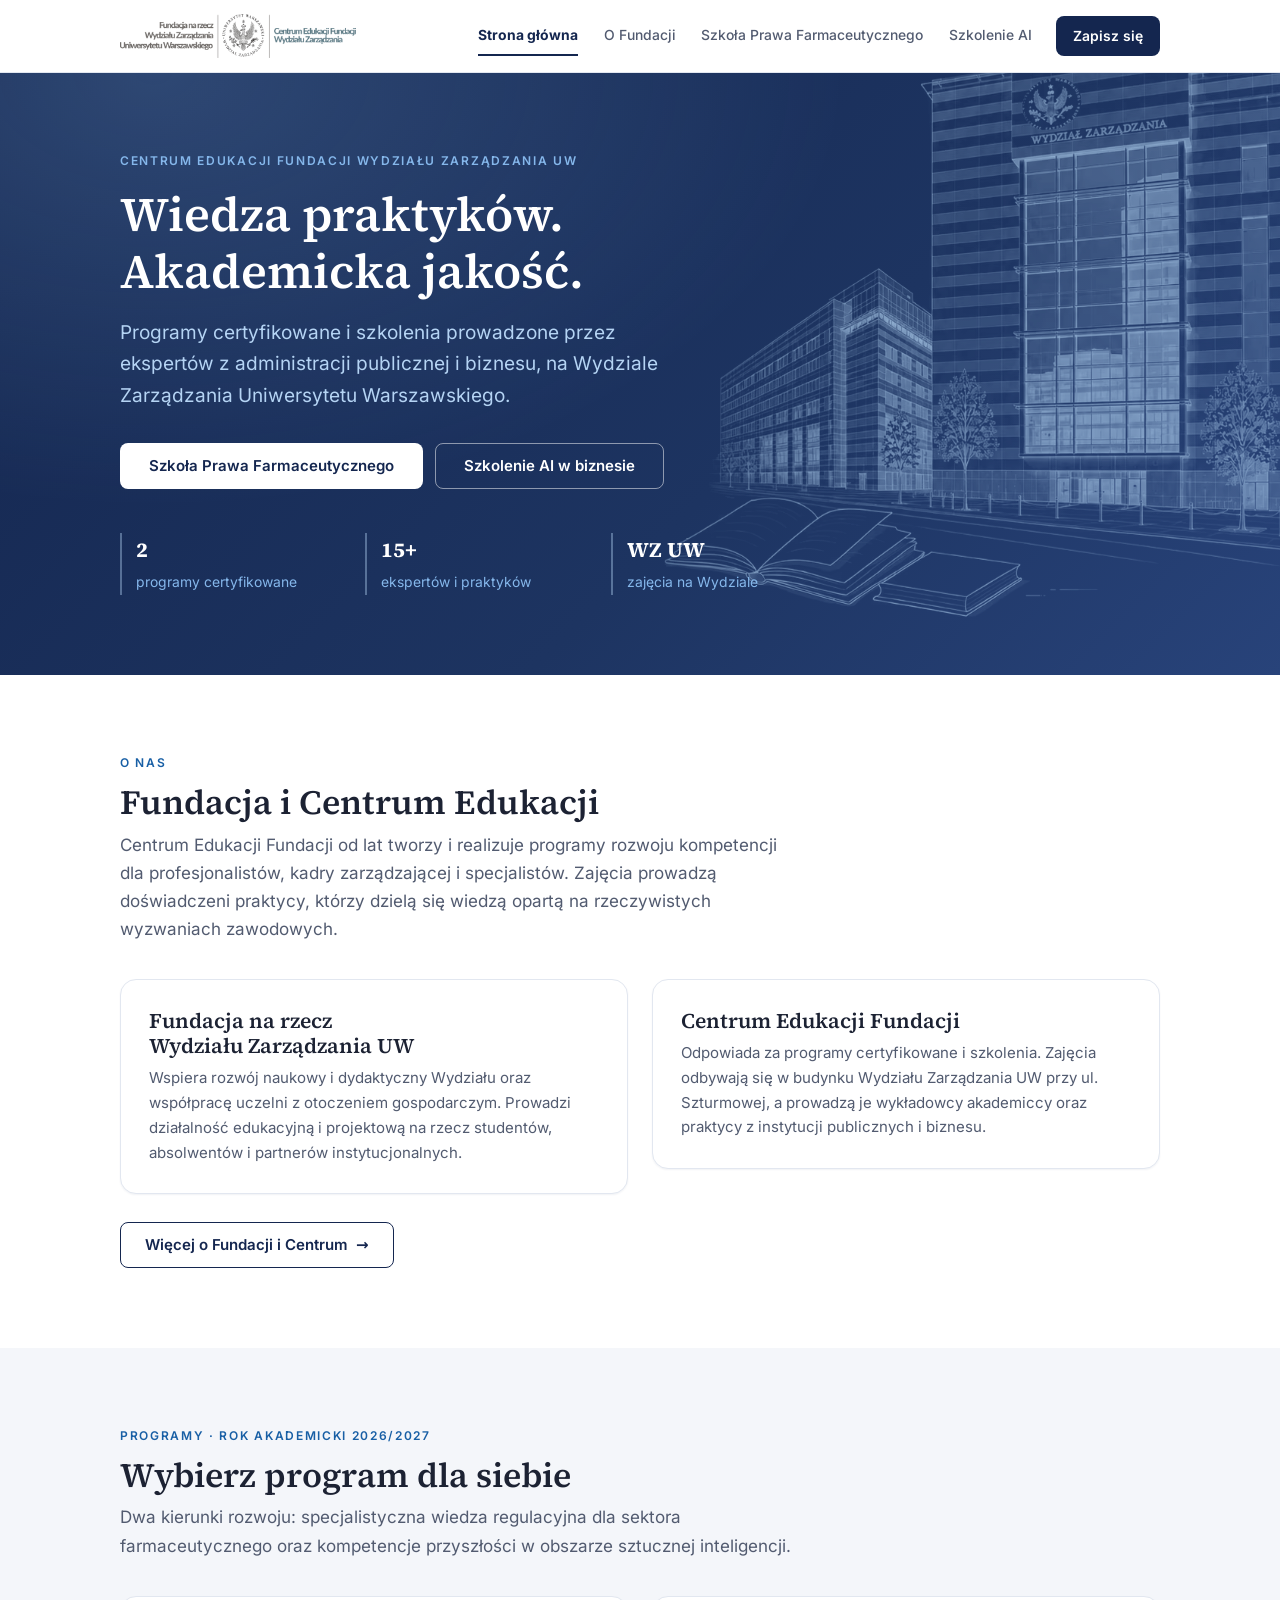
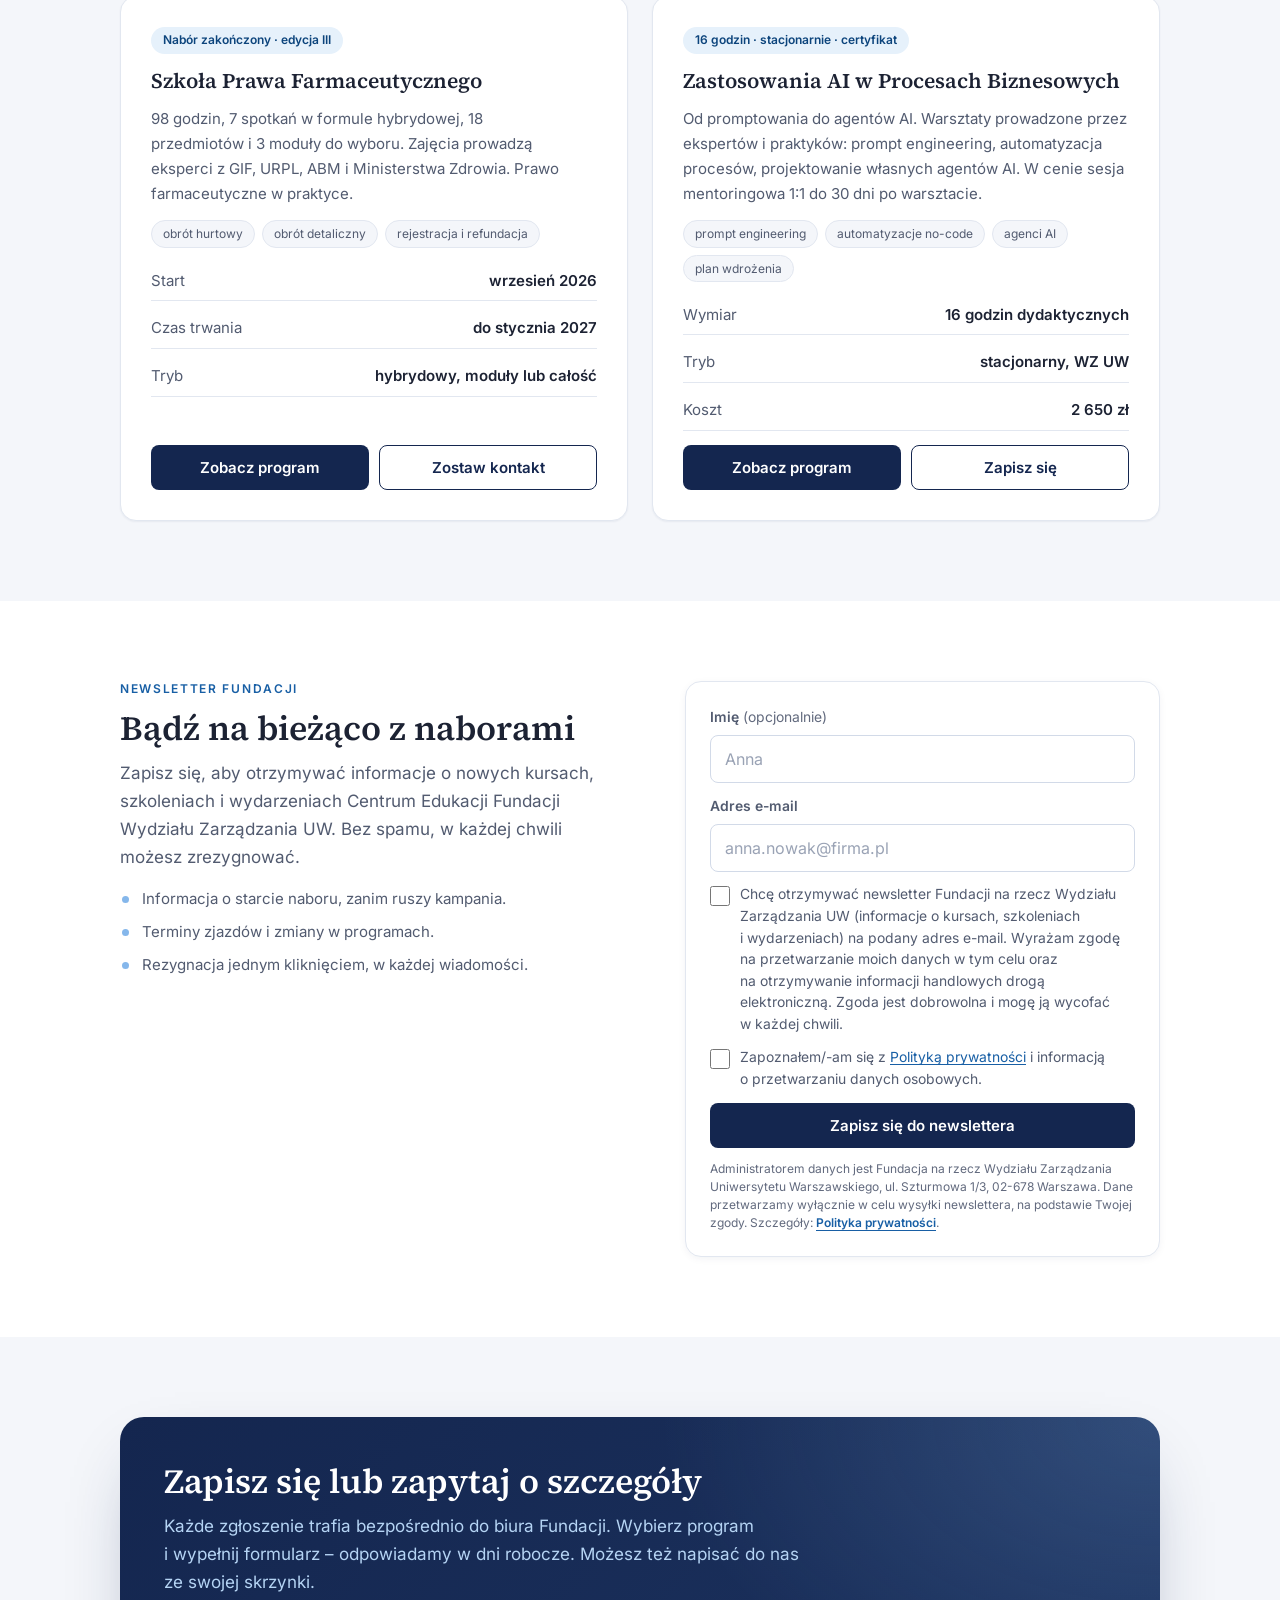
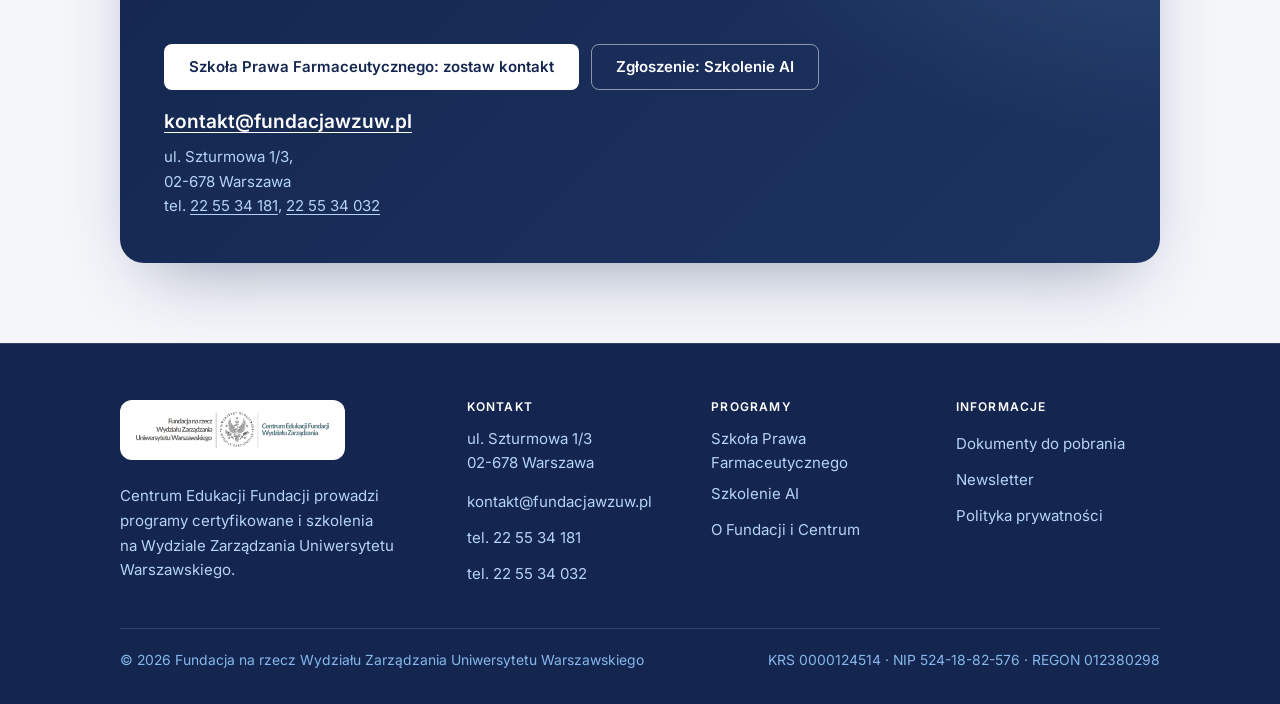
==== index.html @ cab489ba "content: lecturer roles as in the brochure, contact wording on closed enrollment" ====
<!DOCTYPE html>
<html lang="pl">
<head>
<meta charset="UTF-8">
<meta name="viewport" content="width=device-width, initial-scale=1, viewport-fit=cover">
<meta name="theme-color" content="#14264F">
<title>Centrum Edukacji Fundacji Wydzia&#322;u Zarz&#261;dzania UW &ndash; kursy i&nbsp;szkolenia</title>
<meta name="description" content="Programy certyfikowane Fundacji na rzecz Wydzia&#322;u Zarz&#261;dzania UW: Szko&#322;a Prawa Farmaceutycznego oraz szkolenie z zastosowania AI w biznesie.">
<link rel="canonical" href="https://fundacjawzuw.pl/">
<meta property="og:type" content="website">
<meta property="og:site_name" content="Centrum Edukacji Fundacji Wydzia&#322;u Zarz&#261;dzania UW">
<meta property="og:locale" content="pl_PL">
<meta property="og:title" content="Centrum Edukacji Fundacji Wydzia&#322;u Zarz&#261;dzania UW &ndash; kursy i szkolenia">
<meta property="og:description" content="Programy certyfikowane Fundacji na rzecz Wydzia&#322;u Zarz&#261;dzania UW: Szko&#322;a Prawa Farmaceutycznego oraz szkolenie z zastosowania AI w biznesie.">
<meta property="og:url" content="https://fundacjawzuw.pl/">
<meta property="og:image" content="https://fundacjawzuw.pl/assets/img/og-default.png">
<meta property="og:image:width" content="1200">
<meta property="og:image:height" content="630">
<meta property="og:image:alt" content="Centrum Edukacji Fundacji Wydzia&#322;u Zarz&#261;dzania Uniwersytetu Warszawskiego">
<meta name="twitter:card" content="summary_large_image">
<meta name="twitter:title" content="Centrum Edukacji Fundacji Wydzia&#322;u Zarz&#261;dzania UW &ndash; kursy i szkolenia">
<meta name="twitter:description" content="Programy certyfikowane Fundacji na rzecz Wydzia&#322;u Zarz&#261;dzania UW: Szko&#322;a Prawa Farmaceutycznego oraz szkolenie z zastosowania AI w biznesie.">
<meta name="twitter:image" content="https://fundacjawzuw.pl/assets/img/og-default.png">
<link rel="preload" href="assets/fonts/inter-latin.woff2" as="font" type="font/woff2" crossorigin>
<link rel="preload" href="assets/fonts/inter-latin-ext.woff2" as="font" type="font/woff2" crossorigin>
<link rel="preload" href="assets/fonts/source-serif-4-latin.woff2" as="font" type="font/woff2" crossorigin>
<link rel="preload" href="assets/fonts/source-serif-4-latin-ext.woff2" as="font" type="font/woff2" crossorigin>
<link rel="stylesheet" href="assets/css/site.css">
<link rel="icon" href="favicon.ico" sizes="32x32">
<link rel="icon" href="assets/img/icon-192.png" type="image/png" sizes="192x192">
<link rel="apple-touch-icon" href="assets/img/apple-touch-icon.png">
<link rel="manifest" href="site.webmanifest">
<script src="assets/js/site.js" defer></script>
<script type="application/ld+json">
{
  "@context": "https://schema.org",
  "@type": "EducationalOrganization",
  "name": "Fundacja na rzecz Wydzia\u0142u Zarz\u0105dzania Uniwersytetu Warszawskiego",
  "alternateName": "Centrum Edukacji Fundacji Wydzia\u0142u Zarz\u0105dzania",
  "url": "https://fundacjawzuw.pl/",
  "logo": "https://fundacjawzuw.pl/assets/img/logo-fundacja.png",
  "image": "https://fundacjawzuw.pl/assets/img/og-default.png",
  "email": "kontakt@fundacjawzuw.pl",
  "telephone": "+48225534181",
  "foundingDate": "1991-05-23",
  "taxID": "5241882576",
  "identifier": [
    { "@type": "PropertyValue", "propertyID": "KRS", "value": "0000124514" },
    { "@type": "PropertyValue", "propertyID": "REGON", "value": "012380298" }
  ],
  "address": {
    "@type": "PostalAddress",
    "streetAddress": "ul. Szturmowa 1/3",
    "postalCode": "02-678",
    "addressLocality": "Warszawa",
    "addressCountry": "PL"
  }
}
</script>
</head>
<body>
<a class="skip-link" href="#tresc">Przejd&#378; do&nbsp;tre&#347;ci</a>

<div class="enroll-bar">
  <div class="wrap enroll-in">
    <span class="dot" aria-hidden="true"></span>
    <span><strong>Trwa nab&oacute;r</strong> na&nbsp;Szko&#322;&#281; Prawa Farmaceutycznego <span class="edition">(edycja III)</span></span>
    <span class="date">zg&#322;oszenia do&nbsp;19.09</span>
    <a class="go" href="szkola-prawa-farmaceutycznego.html#zapis">Zapisz si&#281; <span aria-hidden="true">&rarr;</span></a>
  </div>
</div>

<header class="topbar">
  <div class="wrap topbar-in">
    <a class="topbar-logo" href="index.html" aria-label="Fundacja na rzecz Wydzia&#322;u Zarz&#261;dzania UW &ndash; strona g&#322;&oacute;wna">
      <picture>
        <source media="(max-width: 44.9375em)" srcset="assets/img/logo-compact.png" width="463" height="134">
        <img src="assets/img/logo-fundacja.png" width="720" height="134" decoding="async" alt="Fundacja na rzecz Wydzia&#322;u Zarz&#261;dzania UW &middot; Centrum Edukacji Fundacji">
      </picture>
    </a>
    <nav class="nav-desktop" aria-label="Nawigacja g&#322;&oacute;wna">
      <a href="index.html" aria-current="page">Strona g&#322;&oacute;wna</a>
      <a href="o-fundacji.html">O&nbsp;Fundacji</a>
      <a href="szkola-prawa-farmaceutycznego.html">Szko&#322;a Prawa Farmaceutycznego</a>
      <a href="szkolenie-ai.html">Szkolenie AI</a>
    </nav>
    <a class="btn btn-primary btn-sm topbar-cta" href="#zapis">Zapisz si&#281;</a>
    <button class="menu-btn" type="button" aria-expanded="false" aria-controls="mnav">
      <span class="bars" aria-hidden="true"></span>
      <span>Menu</span>
    </button>
  </div>
  <nav id="mnav" class="mnav" aria-label="Menu mobilne">
    <div class="mnav-in">
      <div class="mnav-list">
        <a href="index.html" aria-current="page">Strona g&#322;&oacute;wna</a>
        <a href="o-fundacji.html">O&nbsp;Fundacji</a>
        <a href="szkola-prawa-farmaceutycznego.html">Szko&#322;a Prawa Farmaceutycznego</a>
        <a href="szkolenie-ai.html">Szkolenie AI</a>
        <a class="btn btn-primary" href="#zapis">Zapisz si&#281;</a>
      </div>
    </div>
  </nav>
</header>

<main id="tresc">
<section class="hero">
  <div class="hero-art" aria-hidden="true"><picture><source srcset="assets/img/hero-line-art.avif" type="image/avif"><img src="assets/img/hero-line-art.png" width="971" height="940" alt="" decoding="async"></picture></div>
  <div class="wrap hero-in">
    <span class="eyebrow">Centrum Edukacji Fundacji Wydzia&#322;u Zarz&#261;dzania UW</span>
    <h1>Wiedza praktyk&oacute;w.<br>Akademicka jako&#347;&#263;.</h1>
    <p>Programy certyfikowane i&nbsp;szkolenia prowadzone przez ekspert&oacute;w z&nbsp;administracji publicznej i&nbsp;biznesu, na&nbsp;Wydziale Zarz&#261;dzania Uniwersytetu Warszawskiego.</p>
    <div class="hero-cta">
      <a class="btn btn-light" href="szkola-prawa-farmaceutycznego.html">Szko&#322;a Prawa Farmaceutycznego</a>
      <a class="btn btn-ghost" href="szkolenie-ai.html">Szkolenie AI w&nbsp;biznesie</a>
    </div>
    <div class="hero-meta">
      <div><strong>2</strong><span>programy certyfikowane</span></div>
      <div><strong>15+</strong><span>ekspert&oacute;w i&nbsp;praktyk&oacute;w</span></div>
      <div><strong>WZ&nbsp;UW</strong><span>zaj&#281;cia na&nbsp;Wydziale</span></div>
    </div>
  </div>
</section>

<section id="o">
  <div class="wrap">
    <div class="sec-head">
      <span class="eyebrow">O&nbsp;nas</span>
      <h2>Fundacja i&nbsp;Centrum Edukacji</h2>
      <p>Centrum Edukacji Fundacji od&nbsp;lat tworzy i&nbsp;realizuje programy rozwoju kompetencji dla&nbsp;profesjonalist&oacute;w, kadry zarz&#261;dzaj&#261;cej i&nbsp;specjalist&oacute;w. Zaj&#281;cia prowadz&#261; do&#347;wiadczeni praktycy, kt&oacute;rzy dziel&#261; si&#281; wiedz&#261; opart&#261; na&nbsp;rzeczywistych wyzwaniach zawodowych.</p>
    </div>
    <div class="split">
      <div class="card-flat">
        <h3>Fundacja na&nbsp;rzecz Wydzia&#322;u Zarz&#261;dzania UW</h3>
        <p>Wspiera rozw&oacute;j naukowy i&nbsp;dydaktyczny Wydzia&#322;u oraz wsp&oacute;&#322;prac&#281; uczelni z&nbsp;otoczeniem gospodarczym. Prowadzi dzia&#322;alno&#347;&#263; edukacyjn&#261; i&nbsp;projektow&#261; na&nbsp;rzecz student&oacute;w, absolwent&oacute;w i&nbsp;partner&oacute;w instytucjonalnych.</p>
      </div>
      <div class="card-flat">
        <h3>Centrum Edukacji Fundacji</h3>
        <p>Odpowiada za&nbsp;programy certyfikowane i&nbsp;szkolenia. Zaj&#281;cia odbywaj&#261; si&#281; w&nbsp;budynku Wydzia&#322;u Zarz&#261;dzania UW przy ul. Szturmowej, a&nbsp;prowadz&#261; je wyk&#322;adowcy akademiccy oraz praktycy z&nbsp;instytucji publicznych i&nbsp;biznesu.</p>
      </div>
    </div>
    <div class="section-cta">
      <a class="btn btn-outline" href="o-fundacji.html">Wi&#281;cej o&nbsp;Fundacji i&nbsp;Centrum <span aria-hidden="true">&rarr;</span></a>
    </div>
  </div>
</section>

<section id="kursy" class="alt">
  <div class="wrap">
    <div class="sec-head">
      <span class="eyebrow">Programy &middot; rok akademicki 2026/2027</span>
      <h2>Wybierz program dla&nbsp;siebie</h2>
      <p>Dwa kierunki rozwoju: specjalistyczna wiedza regulacyjna dla&nbsp;sektora farmaceutycznego oraz kompetencje przysz&#322;o&#347;ci w&nbsp;obszarze sztucznej inteligencji.</p>
    </div>
    <div class="cards">
      <article class="card">
        <span class="tag">Nab&oacute;r zako&#324;czony &middot; edycja III</span>
        <h3>Szko&#322;a Prawa Farmaceutycznego</h3>
        <p class="desc">98 godzin, 7 spotka&#324; w&nbsp;formule hybrydowej, 18 przedmiot&oacute;w i&nbsp;3 modu&#322;y do&nbsp;wyboru. Zaj&#281;cia prowadz&#261; eksperci z&nbsp;GIF, URPL, ABM i&nbsp;Ministerstwa Zdrowia. Prawo farmaceutyczne w&nbsp;praktyce.</p>
        <div class="chips"><span>obr&oacute;t hurtowy</span><span>obr&oacute;t detaliczny</span><span>rejestracja i&nbsp;refundacja</span></div>
        <dl class="card-facts">
          <div><dt>Start</dt><dd>wrzesie&#324; 2026</dd></div>
          <div><dt>Czas trwania</dt><dd>do&nbsp;stycznia 2027</dd></div>
          <div><dt>Tryb</dt><dd>hybrydowy, modu&#322;y lub ca&#322;o&#347;&#263;</dd></div>
        </dl>
        <div class="card-actions">
          <a class="btn btn-primary" href="szkola-prawa-farmaceutycznego.html">Zobacz program</a>
          <a class="btn btn-outline" href="szkola-prawa-farmaceutycznego.html#zapis">Zostaw kontakt</a>
        </div>
      </article>
      <article class="card">
        <span class="tag">16 godzin &middot; stacjonarnie &middot; certyfikat</span>
        <h3>Zastosowania AI w&nbsp;Procesach Biznesowych</h3>
        <p class="desc">Od&nbsp;promptowania do&nbsp;agent&oacute;w AI. Warsztaty prowadzone przez ekspert&oacute;w i&nbsp;praktyk&oacute;w: prompt engineering, automatyzacja proces&oacute;w, projektowanie w&#322;asnych agent&oacute;w AI. W&nbsp;cenie sesja mentoringowa 1:1 do&nbsp;30 dni po&nbsp;warsztacie.</p>
        <div class="chips"><span>prompt engineering</span><span>automatyzacje no-code</span><span>agenci AI</span><span>plan wdro&#380;enia</span></div>
        <dl class="card-facts">
          <div><dt>Wymiar</dt><dd>16 godzin dydaktycznych</dd></div>
          <div><dt>Tryb</dt><dd>stacjonarny, WZ UW</dd></div>
          <div><dt>Koszt</dt><dd>2 650 z&#322;</dd></div>
        </dl>
        <div class="card-actions">
          <a class="btn btn-primary" href="szkolenie-ai.html">Zobacz program</a>
          <a class="btn btn-outline" href="szkolenie-ai.html#zapis">Zapisz si&#281;</a>
        </div>
      </article>
    </div>
  </div>
</section>

<section id="newsletter">
  <div class="wrap">
    <div class="nl">
      <div class="nl-copy">
        <span class="eyebrow">Newsletter Fundacji</span>
        <h2>B&#261;d&#378; na&nbsp;bie&#380;&#261;co z&nbsp;naborami</h2>
        <p>Zapisz si&#281;, aby otrzymywa&#263; informacje o&nbsp;nowych kursach, szkoleniach i&nbsp;wydarzeniach Centrum Edukacji Fundacji Wydzia&#322;u Zarz&#261;dzania UW. Bez spamu, w&nbsp;ka&#380;dej chwili mo&#380;esz zrezygnowa&#263;.</p>
        <ul class="clean nl-points">
          <li>Informacja o&nbsp;starcie naboru, zanim ruszy kampania.</li>
          <li>Terminy zjazd&oacute;w i&nbsp;zmiany w&nbsp;programach.</li>
          <li>Rezygnacja jednym klikni&#281;ciem, w&nbsp;ka&#380;dej wiadomo&#347;ci.</li>
        </ul>
      </div>
      <form class="form" name="newsletter" method="POST" action="dziekujemy.html" data-netlify="true" netlify-honeypot="hp" data-form>
        <input type="hidden" name="form-name" value="newsletter">
        <input type="hidden" name="wersja-zgody" value="2026-08">
        <p class="hp"><label>Zostaw to pole puste <input type="text" name="hp" tabindex="-1" autocomplete="off"></label></p>
        <div class="form-row">
          <label class="fl" for="nl-name">Imi&#281; <span class="opt">(opcjonalnie)</span></label>
          <input id="nl-name" name="imie" type="text" placeholder="Anna" autocomplete="given-name">
        </div>
        <div class="form-row">
          <label class="fl" for="nl-email">Adres e-mail</label>
          <input id="nl-email" name="email" type="email" placeholder="anna.nowak@firma.pl" required autocomplete="email">
        </div>
        <label class="consent">
          <input type="checkbox" name="zgoda_newsletter" required>
          <span>Chc&#281; otrzymywa&#263; newsletter Fundacji na&nbsp;rzecz Wydzia&#322;u Zarz&#261;dzania UW (informacje o&nbsp;kursach, szkoleniach i&nbsp;wydarzeniach) na&nbsp;podany adres e-mail. Wyra&#380;am zgod&#281; na&nbsp;przetwarzanie moich danych w&nbsp;tym celu oraz na&nbsp;otrzymywanie informacji handlowych drog&#261; elektroniczn&#261;. Zgoda jest dobrowolna i&nbsp;mog&#281; j&#261; wycofa&#263; w&nbsp;ka&#380;dej chwili.</span>
        </label>
        <label class="consent">
          <input type="checkbox" name="zgoda_polityka" required>
          <span>Zapozna&#322;em/-am si&#281; z <a href="polityka-prywatnosci.html" target="_blank" rel="noopener">Polityk&#261; prywatno&#347;ci</a> i&nbsp;informacj&#261; o&nbsp;przetwarzaniu danych osobowych.</span>
        </label>
        <p class="form-msg" data-form-msg tabindex="-1" role="status" aria-live="polite"></p>
        <button class="btn btn-primary btn-block" type="submit">Zapisz si&#281; do&nbsp;newslettera</button>
        <p class="form-note">Administratorem danych jest Fundacja na&nbsp;rzecz Wydzia&#322;u Zarz&#261;dzania Uniwersytetu Warszawskiego, ul. Szturmowa 1/3, <span class="nowrap">02-678 Warszawa</span>. Dane przetwarzamy wy&#322;&#261;cznie w&nbsp;celu wysy&#322;ki newslettera, na&nbsp;podstawie Twojej zgody. Szczeg&oacute;&#322;y: <a class="link" href="polityka-prywatnosci.html">Polityka prywatno&#347;ci</a>.</p>
      </form>
    </div>
  </div>
</section>

<section id="zapis" class="alt">
  <div class="wrap">
    <div class="enroll-box">
      <div class="enroll-lead">
        <h2>Zapisz si&#281; lub zapytaj o&nbsp;szczeg&oacute;&#322;y</h2>
        <p>Ka&#380;de zg&#322;oszenie trafia bezpo&#347;rednio do&nbsp;biura Fundacji. Wybierz program i&nbsp;wype&#322;nij formularz &ndash; odpowiadamy w&nbsp;dni robocze. Mo&#380;esz te&#380; napisa&#263; do&nbsp;nas ze&nbsp;swojej skrzynki.</p>
        <div class="section-cta">
          <a class="btn btn-light" href="szkola-prawa-farmaceutycznego.html#zapis">Szko&#322;a Prawa Farmaceutycznego: zostaw kontakt</a>
          <a class="btn btn-ghost" href="szkolenie-ai.html#zapis">Zg&#322;oszenie: Szkolenie AI</a>
        </div>
        <a class="mail" href="mailto:kontakt@fundacjawzuw.pl?subject=Zapytanie">kontakt@<wbr>fundacjawzuw.pl</a>
        <p class="addr"><span>ul. Szturmowa 1/3, <span class="nowrap">02-678 Warszawa</span></span><span>tel. <a href="tel:+48225534181">22 55 34 181</a>, <a href="tel:+48225534032">22 55 34 032</a></span></p>
      </div>
    </div>
  </div>
</section>
</main>

<footer>
  <div class="wrap">
    <div class="foot">
      <div>
        <span class="foot-logo"><img src="assets/img/logo-fundacja.png" width="720" height="134" loading="lazy" decoding="async" alt="Fundacja na rzecz Wydzia&#322;u Zarz&#261;dzania UW"></span>
        <p class="foot-about">Centrum Edukacji Fundacji prowadzi programy certyfikowane i&nbsp;szkolenia na&nbsp;Wydziale Zarz&#261;dzania Uniwersytetu Warszawskiego.</p>
      </div>
      <div>
        <h2>Kontakt</h2>
        <p>ul. Szturmowa 1/3<br><span class="nowrap">02-678 Warszawa</span></p>
        <div class="foot-list">
          <a href="mailto:kontakt@fundacjawzuw.pl">kontakt@<wbr>fundacjawzuw.pl</a>
          <a href="tel:+48225534181">tel. 22 55 34 181</a>
          <a href="tel:+48225534032">tel. 22 55 34 032</a>
        </div>
      </div>
      <div>
        <h2>Programy</h2>
        <div class="foot-list">
          <a href="szkola-prawa-farmaceutycznego.html">Szko&#322;a Prawa Farmaceutycznego</a>
          <a href="szkolenie-ai.html">Szkolenie AI</a>
          <a href="o-fundacji.html">O&nbsp;Fundacji i&nbsp;Centrum</a>
        </div>
      </div>
      <div>
        <h2>Informacje</h2>
        <div class="foot-list">
          <a href="szkola-prawa-farmaceutycznego.html#materialy">Dokumenty do&nbsp;pobrania</a>
          <a href="index.html#newsletter">Newsletter</a>
          <a href="polityka-prywatnosci.html">Polityka prywatno&#347;ci</a>
        </div>
      </div>
    </div>
    <div class="foot-bottom">
      <span>&copy; 2026 Fundacja na&nbsp;rzecz Wydzia&#322;u Zarz&#261;dzania Uniwersytetu Warszawskiego</span>
      <span>KRS 0000124514 &middot; NIP 524-18-82-576 &middot; REGON 012380298</span>
    </div>
  </div>
</footer>
</body>
</html>
---- assets/css/site.css ----
@font-face {
  font-family: 'Inter';
  font-style: normal;
  font-weight: 400 700;
  font-display: swap;
  src: url(../fonts/inter-latin.woff2) format('woff2');
  unicode-range: U+0000-00FF, U+0131, U+0152-0153, U+02BB-02BC, U+02C6, U+02DA, U+02DC, U+0304, U+0308, U+0329, U+2000-206F, U+20AC, U+2122, U+2191, U+2193, U+2212, U+2215, U+FEFF, U+FFFD;
}
@font-face {
  font-family: 'Inter';
  font-style: normal;
  font-weight: 400 700;
  font-display: swap;
  src: url(../fonts/inter-latin-ext.woff2) format('woff2');
  unicode-range: U+0100-02BA, U+02BD-02C5, U+02C7-02CC, U+02CE-02D7, U+02DD-02FF, U+0304, U+0308, U+0329, U+1D00-1DBF, U+1E00-1E9F, U+1EF2-1EFF, U+2020, U+20A0-20AB, U+20AD-20C0, U+2113, U+2C60-2C7F, U+A720-A7FF;
}
@font-face {
  font-family: 'Source Serif 4';
  font-style: normal;
  font-weight: 500 700;
  font-display: swap;
  src: url(../fonts/source-serif-4-latin.woff2) format('woff2');
  unicode-range: U+0000-00FF, U+0131, U+0152-0153, U+02BB-02BC, U+02C6, U+02DA, U+02DC, U+0304, U+0308, U+0329, U+2000-206F, U+20AC, U+2122, U+2191, U+2193, U+2212, U+2215, U+FEFF, U+FFFD;
}
@font-face {
  font-family: 'Source Serif 4';
  font-style: normal;
  font-weight: 500 700;
  font-display: swap;
  src: url(../fonts/source-serif-4-latin-ext.woff2) format('woff2');
  unicode-range: U+0100-02BA, U+02BD-02C5, U+02C7-02CC, U+02CE-02D7, U+02DD-02FF, U+0304, U+0308, U+0329, U+1D00-1DBF, U+1E00-1E9F, U+1EF2-1EFF, U+2020, U+20A0-20AB, U+20AD-20C0, U+2113, U+2C60-2C7F, U+A720-A7FF;
}

:root {
  --navy: #14264F;
  --navy-2: #1D3461;
  --navy-3: #28437A;
  --navy-4: #0B1730;
  --sky: #B5D4F4;
  --sky-2: #85B7EB;
  --blue: #185FA5;
  --blue-deep: #0C447C;
  --ink: #1C2233;
  --ink-2: #525B70;
  --ink-3: #626A7E;
  --paper: #FFFFFF;
  --cloud: #F4F6FA;
  --cloud-2: #EAEFF7;
  --line: #E2E7F0;
  --line-2: #D2DAE8;
  --green: #0F6E56;
  --green-bg: #E1F5EE;
  --mod-1: #1B4FA0;
  --mod-1-bg: #E7EFFA;
  --mod-2: #0E6E86;
  --mod-2-bg: #E0F1F5;
  --mod-3: #4B3F9E;
  --mod-3-bg: #ECEAF8;
  --red: #A32020;
  --red-bg: #FDECEC;

  --wrap: 1120px;
  --pad-x: clamp(1.25rem, 5vw, 2.5rem);
  --gap: clamp(1rem, 2.6vw, 1.5rem);
  --gap-lg: clamp(1.5rem, 4vw, 2.5rem);
  --section-y: clamp(3rem, 7.5vw, 5rem);
  --tap: 44px;
  --bar: 4.125rem;

  --r-sm: .5rem;
  --r-md: .75rem;
  --r-lg: 1rem;
  --r-xl: 1.5rem;
  --r-pill: 999px;

  --fs-2xs: .75rem;
  --fs-xs: clamp(.8125rem, .79rem + .1vw, .875rem);
  --fs-sm: clamp(.875rem, .85rem + .12vw, .9375rem);
  --fs-md: clamp(1rem, .97rem + .16vw, 1.0625rem);
  --fs-lg: clamp(1.0625rem, 1rem + .35vw, 1.1875rem);
  --fs-xl: clamp(1.125rem, 1.05rem + .5vw, 1.3125rem);
  --h3: clamp(1.125rem, 1.05rem + .45vw, 1.3125rem);
  --h2: clamp(1.5rem, 1.2rem + 1.4vw, 2.125rem);
  --h1: clamp(1.875rem, 1.45rem + 2.1vw, 3rem);

  --shadow-xs: 0 1px 2px rgba(20, 38, 79, .06);
  --shadow-sm: 0 2px 10px -2px rgba(20, 38, 79, .08);
  --shadow-md: 0 14px 34px -18px rgba(20, 38, 79, .32);
  --shadow-lg: 0 30px 70px -30px rgba(20, 38, 79, .45);
  --ring: 0 0 0 3px rgba(24, 95, 165, .22);
  --dur: .18s;
}

*,
*::before,
*::after { box-sizing: border-box; }

* { margin: 0; padding: 0; }

html {
  -webkit-text-size-adjust: 100%;
  scroll-behavior: smooth;

  scroll-padding-top: var(--bar);
}

body {
  font-family: 'Inter', system-ui, -apple-system, 'Segoe UI', sans-serif;
  font-size: var(--fs-md);
  line-height: 1.65;
  color: var(--ink);
  background: var(--paper);
  overflow-wrap: break-word;
  -webkit-font-smoothing: antialiased;
}

h1, h2, h3, h4 {
  font-family: 'Source Serif 4', Georgia, serif;
  font-weight: 600;
  line-height: 1.2;
  overflow-wrap: break-word;
  text-wrap: balance;
}

p { text-wrap: pretty; }

img, picture, svg { display: block; max-width: 100%; }
img { height: auto; }

a { color: inherit; text-decoration: none; -webkit-tap-highlight-color: rgba(20, 38, 79, .08); }

button, input, textarea, select {
  font: inherit;
  color: inherit;
}

ul, ol { list-style: none; }

:focus-visible {
  outline: 3px solid var(--blue);
  outline-offset: 3px;
  border-radius: 3px;
}

.hero :focus-visible,
.bhead :focus-visible,
.phero :focus-visible,
.enroll-bar :focus-visible,
.enroll-box :focus-visible,
footer :focus-visible { outline-color: var(--sky-2); }

::selection { background: var(--sky); color: var(--navy); }

.skip-link {
  position: fixed;
  top: .5rem;
  left: 50%;
  z-index: 200;
  translate: -50% -200%;
  padding: .75rem 1.25rem;
  border-radius: var(--r-pill);
  background: var(--navy);
  color: #fff;
  font-size: var(--fs-sm);
  font-weight: 600;
  box-shadow: var(--shadow-md);
  transition: translate var(--dur) ease;
}
.skip-link:focus { translate: -50% 0; }

.wrap {
  width: 100%;
  max-width: var(--wrap);
  margin-inline: auto;
  padding-inline: max(var(--pad-x), env(safe-area-inset-left)) max(var(--pad-x), env(safe-area-inset-right));
}

section { padding-block: var(--section-y); }
section[id] { scroll-margin-top: 0; }
.alt { background: var(--cloud); }
.tight { padding-block: clamp(2rem, 5vw, 3rem); }

.sec-head {
  max-width: 42rem;
  margin-bottom: clamp(1.5rem, 4vw, 2.25rem);
}
.sec-head .eyebrow { color: var(--blue); display: block; margin-bottom: .625rem; }
.sec-head h2 { font-size: var(--h2); margin-bottom: .5rem; }
.sec-head p { color: var(--ink-2); font-size: var(--fs-md); }

.eyebrow {
  font-size: var(--fs-2xs);
  letter-spacing: .14em;
  text-transform: uppercase;
  font-weight: 600;
  line-height: 1.4;
}

.tag {
  display: inline-block;
  font-size: var(--fs-2xs);
  font-weight: 600;
  line-height: 1.5;
  padding: .3rem .75rem;
  border-radius: var(--r-pill);
}

.prose { max-width: 46rem; }
.prose > p { margin-bottom: 1rem; color: var(--ink-2); }
.prose > p:last-child { margin-bottom: 0; }
.prose h3 { font-size: var(--h3); margin: clamp(1.5rem, 4vw, 2rem) 0 .625rem; color: var(--ink); }
.lede { font-size: var(--fs-lg); color: var(--ink); }
.prose > .lede { color: var(--ink); }

ul.clean { display: grid; gap: .5rem; color: var(--ink-2); }
ul.clean li { position: relative; padding-left: 1.375rem; }
ul.clean li::before {
  content: "";
  position: absolute;
  left: .125rem;
  top: .6em;
  width: .4375rem;
  height: .4375rem;
  border-radius: 50%;
  background: var(--sky-2);
}

.btn {
  -webkit-tap-highlight-color: transparent;
  display: inline-flex;
  align-items: center;
  justify-content: center;
  gap: .5rem;
  min-height: var(--tap);
  padding: .75rem 1.5rem;
  border: 1.5px solid transparent;
  border-radius: var(--r-sm);
  background: none;
  font-family: inherit;
  font-size: var(--fs-sm);
  font-weight: 600;
  line-height: 1.3;
  text-align: center;
  cursor: pointer;
  transition: background var(--dur) ease, color var(--dur) ease,
              border-color var(--dur) ease, box-shadow var(--dur) ease,
              transform var(--dur) ease;
}
.btn:active { transform: translateY(1px); }

.btn-primary { background: var(--navy); color: #fff; }
.btn-primary:hover { background: var(--navy-3); }

.btn-light { background: #fff; color: var(--navy); }
.btn-light:hover { background: #fff; box-shadow: 0 10px 24px -12px rgba(0, 0, 0, .5); }

.btn-outline { border-color: var(--navy); color: var(--navy); }
.btn-outline:hover { background: var(--navy); color: #fff; }

.btn-ghost { border-color: rgba(255, 255, 255, .5); color: #fff; }
.btn-ghost:hover { border-color: #fff; background: rgba(255, 255, 255, .12); }

.btn-sm { min-height: 2.5rem; padding: .5rem 1rem; font-size: var(--fs-xs); }
.btn-block { width: 100%; }
.btn[disabled] { opacity: .6; cursor: progress; }

.enroll-bar { display: none; }

.enroll-bar {
  background: var(--navy);
  color: #fff;
  padding-top: env(safe-area-inset-top);
  border-bottom: 1px solid rgba(255, 255, 255, .14);
}
.enroll-in {
  display: flex;
  flex-wrap: wrap;
  align-items: center;
  justify-content: center;
  gap: .375rem .75rem;
  padding-block: .5rem;
  font-size: var(--fs-xs);
  line-height: 1.45;
  text-align: center;
}
.enroll-in .dot {
  width: .5rem;
  height: .5rem;
  flex: none;
  border-radius: 50%;
  background: var(--sky-2);
  box-shadow: 0 0 0 0 rgba(133, 183, 235, .5);
  animation: pulse 2.4s ease-out infinite;
}
@keyframes pulse {
  0% { box-shadow: 0 0 0 0 rgba(133, 183, 235, .55); }
  70% { box-shadow: 0 0 0 8px rgba(133, 183, 235, 0); }
  100% { box-shadow: 0 0 0 0 rgba(133, 183, 235, 0); }
}
.enroll-in strong { color: #fff; font-weight: 600; }
.enroll-in .edition { display: none; }
.enroll-in .date {
  background: var(--sky-2);
  color: var(--navy);
  font-weight: 700;
  padding: .0625rem .625rem;
  border-radius: var(--r-pill);
  white-space: nowrap;
}
.enroll-in .go {
  display: inline-flex;
  align-items: center;
  gap: .25rem;
  min-height: 1.75rem;
  padding-inline: .25rem;
  border-radius: var(--r-sm);
  color: var(--sky);
  font-weight: 600;
  text-decoration: underline;
  text-underline-offset: 3px;
  white-space: nowrap;
}
.enroll-in .go:hover { color: #fff; }

.topbar {
  position: sticky;
  top: 0;
  z-index: 60;
  background: rgba(255, 255, 255, .92);
  backdrop-filter: blur(10px);
  border-bottom: 1px solid var(--line);
  transition: box-shadow var(--dur) ease;
}
.topbar.is-stuck { box-shadow: var(--shadow-sm); }

.topbar-in {
  display: flex;
  align-items: center;
  gap: clamp(.75rem, 2vw, 1.5rem);
  padding-block: .625rem;
}
.topbar-logo {
  flex: 0 1 auto;
  min-width: 0;
  display: block;
  border-radius: var(--r-sm);
}
.topbar-logo img {
  height: clamp(2.25rem, 7vw, 2.75rem);
  width: auto;
  max-width: 100%;
  object-fit: contain;
}

.nav-desktop { display: none; }
.topbar-cta { display: none; }

.menu-btn {
  display: inline-flex;
  align-items: center;
  gap: .5rem;
  margin-left: auto;
  min-height: var(--tap);
  min-width: var(--tap);
  padding: .5rem .75rem;
  border: 1.5px solid var(--line-2);
  border-radius: var(--r-sm);
  background: #fff;
  color: var(--navy);
  font-size: var(--fs-xs);
  font-weight: 600;
  cursor: pointer;
  transition: border-color var(--dur) ease, background var(--dur) ease;
}
.menu-btn:hover { border-color: var(--navy-3); }
.menu-btn .bars {
  position: relative;
  display: block;
  width: 1.125rem;
  height: 2px;
  border-radius: 2px;
  background: currentColor;
  transition: background var(--dur) ease;
}
.menu-btn .bars::before,
.menu-btn .bars::after {
  content: "";
  position: absolute;
  left: 0;
  width: 100%;
  height: 2px;
  border-radius: 2px;
  background: currentColor;
  transition: translate var(--dur) ease, rotate var(--dur) ease;
}
.menu-btn .bars::before { translate: 0 -6px; }
.menu-btn .bars::after { translate: 0 6px; }
.menu-btn[aria-expanded="true"] .bars { background: transparent; }
.menu-btn[aria-expanded="true"] .bars::before { translate: 0 0; rotate: 45deg; }
.menu-btn[aria-expanded="true"] .bars::after { translate: 0 0; rotate: -45deg; }

.mnav {
  display: grid;
  grid-template-rows: 0fr;
  visibility: hidden;
  background: #fff;
  border-bottom: 1px solid var(--line);
  transition: grid-template-rows .24s ease, visibility 0s linear .24s;
}
.mnav.is-open {
  grid-template-rows: 1fr;
  visibility: visible;
  transition: grid-template-rows .24s ease;
  box-shadow: var(--shadow-md);
}
.mnav-in { overflow: hidden; }
.mnav-list {
  display: grid;
  padding-inline: max(var(--pad-x), env(safe-area-inset-left)) max(var(--pad-x), env(safe-area-inset-right));
  padding-block: .5rem .875rem;
  max-width: var(--wrap);
  margin-inline: auto;
}
.mnav a:not(.btn) {
  display: flex;
  align-items: center;
  min-height: 3rem;
  padding-block: .5rem;
  border-bottom: 1px solid var(--line);
  color: var(--ink-2);
  font-size: var(--fs-sm);
  font-weight: 500;
}
.mnav a:not(.btn):hover { color: var(--navy); }
.mnav a:not(.btn)[aria-current="page"] { color: var(--navy); font-weight: 700; }
.mnav .btn { margin-top: .875rem; }
.mnav .btn ~ .btn { margin-top: .5rem; }
.mnav a.btn { border-bottom: none; }

.hero {
  position: relative;
  overflow: hidden;
  padding: 0;
  color: #fff;
  background:
    radial-gradient(90% 120% at 12% 0%, rgba(133, 183, 235, .22), transparent 60%),
    linear-gradient(135deg, var(--navy) 0%, var(--navy-2) 60%, var(--navy-3) 100%);
}
.hero-art {
  position: absolute;
  inset-block-end: 0;
  inset-inline-end: 0;
  z-index: 1;
  width: min(135%, 40rem);
  opacity: .3;
  pointer-events: none;
  -webkit-mask-image: linear-gradient(to bottom, transparent, #000 45%);
  mask-image: linear-gradient(to bottom, transparent, #000 45%);
}
.hero-art img { width: 100%; height: auto; }
.hero-in {
  position: relative;
  z-index: 2;
  padding-block: clamp(2.75rem, 9vw, 5rem);
}

.hero .eyebrow,
.hero h1,
.hero > .wrap > p,
.hero-cta { max-width: 34rem; }
.hero-meta { max-width: 44rem; }
.hero .eyebrow { display: block; color: var(--sky-2); margin-bottom: 1rem; }
.hero h1 { font-size: var(--h1); margin-bottom: 1rem; }
.hero > .wrap > p {
  font-size: var(--fs-lg);
  color: var(--sky);
  margin-bottom: clamp(1.5rem, 4vw, 2rem);
  max-width: 34rem;
}
.hero-cta { display: flex; flex-wrap: wrap; gap: .75rem; }
.hero-cta .btn { flex: 1 1 15rem; }

.hero-meta {
  display: grid;
  grid-template-columns: repeat(auto-fit, minmax(min(10.5rem, 100%), 1fr));
  gap: clamp(.875rem, 3vw, 2rem);
  margin-top: clamp(2rem, 5vw, 2.75rem);
}
.hero-meta div {
  border-left: 2px solid rgba(181, 212, 244, .4);
  padding-left: .875rem;
}
.hero-meta strong {
  display: block;
  font-family: 'Source Serif 4', Georgia, serif;
  font-size: var(--fs-xl);
  font-weight: 700;
}
.hero-meta span { font-size: var(--fs-xs); color: var(--sky-2); line-height: 1.35; }

.bhead {
  position: relative;
  overflow: hidden;
  padding: 0;
  color: #fff;
  background: var(--navy);
}
.bhead .band,
.bhead .band2 {
  position: absolute;
  top: 0;
  bottom: 0;
  z-index: 0;
  transform: skewX(-14deg);
  pointer-events: none;
}
.bhead .band {
  left: -6%;
  width: 52%;
  background: linear-gradient(120deg, var(--navy-3), var(--navy-2));
  opacity: .55;
}
.bhead .band2 {
  left: -10%;
  width: 40%;
  background: linear-gradient(120deg, var(--blue), transparent);
  opacity: .3;
}
.bhead .motif {
  display: none;
  position: absolute;
  right: 0;
  top: 50%;
  translate: 0 -50%;
  z-index: 1;
  width: min(30%, 20rem);
  opacity: .28;
  pointer-events: none;
}
.bhead-in {
  position: relative;
  z-index: 2;
  padding-block: clamp(2.25rem, 6vw, 3.5rem);
}
.bhead h1 { font-size: var(--h1); font-weight: 700; line-height: 1.1; margin-bottom: .5rem; }
.bhead .sub {
  font-family: 'Source Serif 4', Georgia, serif;
  font-size: clamp(1.0625rem, .95rem + .8vw, 1.5rem);
  font-weight: 500;
  color: var(--sky-2);
}
.bhead .lead { color: var(--sky); max-width: 40rem; margin-top: 1.125rem; }
.tagrow { display: flex; flex-wrap: wrap; gap: .5rem; margin-bottom: 1rem; }
.tagrow .tag {
  background: rgba(133, 183, 235, .18);
  color: var(--sky);
  border: 1px solid rgba(133, 183, 235, .38);
}

.phero {
  position: relative;
  overflow: hidden;
  padding: 0;
  color: #fff;
  background:
    radial-gradient(80% 140% at 90% 0%, rgba(133, 183, 235, .2), transparent 62%),
    linear-gradient(135deg, var(--navy), var(--navy-2));
}
.phero-in {
  position: relative;
  z-index: 2;
  padding-block: clamp(2.25rem, 6vw, 3.5rem);
}
.phero .eyebrow { display: block; color: var(--sky-2); margin-bottom: .75rem; }
.phero h1 { font-size: clamp(1.75rem, 1.35rem + 1.8vw, 2.5rem); margin-bottom: .75rem; max-width: 46rem; }
.phero p { color: var(--sky); max-width: 42rem; }
.phero .hero-meta { margin-top: clamp(1.5rem, 4vw, 2rem); }

.bhead,
.phero-tall { display: flex; align-items: center; }
.bhead > .wrap,
.phero-tall > .wrap { width: 100%; }

.crumbs {
  font-size: var(--fs-xs);
  color: var(--sky-2);
  margin-bottom: 1rem;
}
.crumbs a {
  display: inline-block;
  padding-block: .25rem;
  color: var(--sky);
  text-decoration: underline;
  text-underline-offset: 3px;
}
.crumbs a:hover { color: #fff; }

.split {
  display: grid;
  grid-template-columns: repeat(auto-fit, minmax(min(20rem, 100%), 1fr));
  gap: var(--gap);
  align-items: start;
}

.card-flat,
.card,
.mod,
.person,
.step,
.date-card {
  background: #fff;
  border: 1px solid var(--line);
  border-radius: var(--r-lg);
  box-shadow: var(--shadow-xs);
}

.card-flat { padding: clamp(1.25rem, 3.5vw, 1.75rem); }
.card-flat h3 { font-size: var(--h3); margin-bottom: .5rem; }
.card-flat p { color: var(--ink-2); font-size: var(--fs-sm); }
.card-flat ul.clean { font-size: var(--fs-sm); }

.cards {
  display: grid;
  grid-template-columns: repeat(auto-fit, minmax(min(19rem, 100%), 1fr));
  gap: var(--gap);
}
.card {
  display: flex;
  flex-direction: column;
  gap: .875rem;
  padding: clamp(1.25rem, 3.5vw, 1.875rem);
  transition: border-color var(--dur) ease, box-shadow var(--dur) ease, transform var(--dur) ease;
}
@media (hover: hover) {
  .card:hover { border-color: var(--line-2); box-shadow: var(--shadow-md); transform: translateY(-2px); }
}
.card .tag { background: #E6F1FB; color: var(--blue-deep); align-self: flex-start; }
.card h3 { font-size: var(--h3); }
.card .desc { font-size: var(--fs-sm); color: var(--ink-2); }

.card-facts { display: grid; gap: .5rem; font-size: var(--fs-sm); }
.card-facts div {
  display: flex;
  flex-wrap: wrap;
  justify-content: space-between;
  gap: .25rem 1rem;
  padding-block: .4375rem;
  border-bottom: 1px solid var(--line);
}
.card-facts dt, .card-facts .k { color: var(--ink-2); }
.card-facts dd, .card-facts .v { font-weight: 600; text-align: right; }

.card-actions {
  display: flex;
  flex-wrap: wrap;
  gap: .625rem;
  margin-top: auto;
}
.card-actions .btn { flex: 1 1 11rem; }

.chips { display: flex; flex-wrap: wrap; gap: .4375rem; }
.chips span {
  font-size: var(--fs-2xs);
  line-height: 1.6;
  background: var(--cloud);
  border: 1px solid var(--line);
  padding: .1875rem .6875rem;
  border-radius: var(--r-pill);
  color: var(--ink-2);
}

.mods {
  display: grid;
  grid-template-columns: repeat(auto-fit, minmax(min(17rem, 100%), 1fr));
  gap: var(--gap);
}
.mods-stack { grid-template-columns: 1fr; gap: clamp(1.5rem, 4vw, 2.25rem); }
.mods-stack .mod {
  background: none;
  border: none;
  border-top: 3px solid var(--blue);
  border-radius: 0;
  box-shadow: none;
  padding: 1.25rem 0 0;
}
.mods-stack .mod > p,
.mods-stack .mod > ul,
.mods-stack .mod > .callout { max-width: 54rem; }
.mods-stack .mod-lead { border-top-color: var(--navy); background: none; }
.mod { padding: clamp(1.25rem, 3.5vw, 1.625rem); }
.mod .rn {
  font-family: 'Source Serif 4', Georgia, serif;
  font-size: 2rem;
  font-weight: 700;
  line-height: 1;
  color: var(--sky-2);
}
.mod h3 { font-size: var(--h3); margin: .375rem 0; }
.mod .meta {
  font-size: .6875rem;
  font-weight: 600;
  letter-spacing: .1em;
  text-transform: uppercase;
  color: var(--ink-3);
  margin-bottom: .375rem;
}
.mod p { font-size: var(--fs-sm); color: var(--ink-2); margin-bottom: .75rem; }
.mod ul.clean { font-size: var(--fs-sm); }
.mod .price {
  font-size: var(--fs-xl);
  font-weight: 700;
  color: var(--navy);
  font-family: 'Source Serif 4', Georgia, serif;
}
.mod-lead { border-top: 3px solid var(--navy); background: #F8FAFD; }
.mod-day { border-top: 3px solid var(--blue); }
.mod-day .meta { color: var(--blue); }
.mod-lead .meta { color: var(--navy); font-weight: 700; }
.mod > .callout { margin: .75rem 0 0; }

.people {
  display: grid;
  grid-template-columns: repeat(auto-fit, minmax(min(18rem, 100%), 1fr));
  gap: var(--gap);
}
.person {
  padding: clamp(1.125rem, 3vw, 1.375rem);
  display: grid;
  grid-template-columns: 1fr auto;
  grid-template-rows: auto auto;
  column-gap: 1rem;
  align-content: start;
}
.person > * { grid-column: 1; }
.person h3 { align-self: end; }
.person-photo {
  grid-column: 2;
  grid-row: 1 / span 2;
  align-self: center;
  width: 6.25rem;
  height: 6.25rem;
  border-radius: 50%;
}
.person p { grid-column: 1 / -1; margin-top: .75rem; }
.person h3 { font-size: var(--fs-md); margin-bottom: .125rem; }
.person .role {
  font-size: var(--fs-2xs);
  line-height: 1.4;
  color: var(--blue);
  font-weight: 600;
  margin-bottom: .5rem;
}
.person p { font-size: var(--fs-sm); color: var(--ink-2); }

.steps {
  display: grid;
  grid-template-columns: repeat(auto-fit, minmax(min(14rem, 100%), 1fr));
  gap: var(--gap);
}
.step { padding: clamp(1.125rem, 3vw, 1.5rem); }
.step .no {
  display: flex;
  align-items: center;
  justify-content: center;
  width: 2.125rem;
  height: 2.125rem;
  margin-bottom: .75rem;
  border-radius: 50%;
  background: var(--navy);
  color: #fff;
  font-weight: 700;
  font-size: var(--fs-sm);
}
.step h3 {
  font-family: 'Inter', system-ui, sans-serif;
  font-size: var(--fs-sm);
  font-weight: 700;
  letter-spacing: .03em;
  text-transform: uppercase;
  margin-bottom: .375rem;
}
.step p { font-size: var(--fs-sm); color: var(--ink-2); }

.dates {
  display: grid;
  grid-template-columns: repeat(auto-fit, minmax(min(11rem, 100%), 1fr));
  gap: .875rem;
}
.date-card { padding: .875rem 1rem; }
.date-card .n {
  font-size: .6875rem;
  font-weight: 600;
  letter-spacing: .1em;
  text-transform: uppercase;
  color: var(--ink-3);
}
.date-card .d {
  font-family: 'Source Serif 4', Georgia, serif;
  font-size: var(--fs-md);
  font-weight: 600;
  color: var(--navy);
}

.callout {
  border-top: 2px solid var(--navy);
  padding-top: .875rem;
  margin-block: clamp(1.5rem, 4vw, 2rem);
}
.callout h2,
.callout h3 {
  font-family: 'Inter', system-ui, sans-serif;
  font-size: var(--fs-2xs);
  font-weight: 700;
  letter-spacing: .12em;
  text-transform: uppercase;
  color: var(--navy);
  margin-bottom: .5rem;
}
.callout p { color: var(--ink); font-size: var(--fs-sm); }
.callout p + p { margin-top: .5rem; }
.callout .who { font-family: 'Source Serif 4', Georgia, serif; font-size: var(--fs-lg); line-height: 1.5; }

.facts { display: grid; margin-block: clamp(1.5rem, 4vw, 2rem); border-top: 2px solid var(--navy); }
.facts > div {
  display: grid;
  gap: .125rem 1.5rem;
  padding-block: .625rem;
  border-bottom: 1px solid var(--line);
  font-size: var(--fs-sm);
}
.facts dt {
  font-size: var(--fs-2xs);
  font-weight: 700;
  letter-spacing: .1em;
  text-transform: uppercase;
  color: var(--ink-3);
}
.facts dd { color: var(--ink); font-variant-numeric: tabular-nums; }

.mod > .callout {
  border-top: 1px solid var(--line);
  padding: .75rem 0 0;
  margin: 1rem 0 0;
}
.mod > .callout p { font-size: var(--fs-sm); color: var(--ink-2); }

.mtags { display: flex; flex-wrap: wrap; gap: .5rem; margin-bottom: 1.125rem; }
.mtags span {
  display: inline-flex;
  align-items: center;
  gap: .5rem;
  font-size: var(--fs-2xs);
  line-height: 1.6;
  padding: .375rem .75rem .375rem .5rem;
  border-radius: var(--r-sm);
  background: #fff;
  border: 1px solid var(--line);
  color: var(--ink-2);
}
.mtags b {
  padding: .0625rem .4375rem;
  border-radius: var(--r-pill);
  font-size: .6875rem;
  letter-spacing: .02em;
}
.mtags .mm-1 b { background: var(--mod-1-bg); color: var(--mod-1); }
.mtags .mm-2 b { background: var(--mod-2-bg); color: var(--mod-2); }
.mtags .mm-3 b { background: var(--mod-3-bg); color: var(--mod-3); }

.mod-key-1 { border-top: 3px solid var(--mod-1); }
.mod-key-2 { border-top: 3px solid var(--mod-2); }
.mod-key-3 { border-top: 3px solid var(--mod-3); }
.mod-key-1 .rn { color: var(--mod-1); }
.mod-key-2 .rn { color: var(--mod-2); }
.mod-key-3 .rn { color: var(--mod-3); }

.note { font-size: var(--fs-sm); color: var(--ink-2); margin-top: 1rem; }
.section-cta { margin-top: clamp(1.25rem, 3vw, 1.75rem); display: flex; flex-wrap: wrap; gap: .75rem; }

.table-wrap { max-width: 100%; }

.prog { width: 100%; border-collapse: collapse; font-size: var(--fs-sm); }
.prog .h,
.prog .num,
.pricetable .pt-price,
.pricetable .pt-h,
.hero-meta strong,
.date-card .d,
.mod .price { font-variant-numeric: tabular-nums; }
.prog thead { display: none; }
.prog tbody, .prog tr, .prog td { display: block; }
.prog tr {
  display: grid;
  grid-template-columns: 2rem 1fr auto;
  column-gap: .75rem;
  align-items: start;
  background: #fff;
  border: 1px solid var(--line);
  border-radius: var(--r-md);
  padding: .875rem 1rem;
  margin-bottom: .625rem;
  box-shadow: var(--shadow-xs);
}
.prog td { padding: 0; border: none; }
.prog .num {
  grid-row: 1 / 3;
  display: flex;
  align-items: center;
  justify-content: center;
  width: 2rem;
  height: 2rem;
  border-radius: 50%;
  background: var(--cloud);
  color: var(--navy);
  font-size: var(--fs-2xs);
  font-weight: 700;
}
.prog .subj { font-weight: 600; color: var(--ink); line-height: 1.4; }
.prog .h {
  text-align: right;
  white-space: nowrap;
  font-weight: 700;
  color: var(--navy);
}
.prog .h::after { content: " godz."; font-weight: 500; color: var(--ink-2); }
.prog .lect {
  grid-column: 2 / 4;
  margin-top: .375rem;
  font-size: var(--fs-xs);
  color: var(--ink-2);
  line-height: 1.45;
}
.prog .mm {
  display: inline-block;
  margin-left: .25rem;
  padding: .0625rem .4375rem;
  border-radius: var(--r-pill);
  font-size: .6875rem;
  font-weight: 700;
  letter-spacing: .02em;
  white-space: nowrap;
  vertical-align: middle;
}
.mm-1 { background: var(--mod-1-bg); color: var(--mod-1); }
.mm-2 { background: var(--mod-2-bg); color: var(--mod-2); }
.mm-3 { background: var(--mod-3-bg); color: var(--mod-3); }
.prog tr.prog-total {
  grid-template-columns: 1fr auto;
  background: var(--navy);
  border-color: var(--navy);
  color: #fff;
}
.prog tr.prog-total .num { display: none; }
.prog tr.prog-total .subj { grid-column: 1 / 2; color: #fff; font-size: var(--fs-md); }
.prog tr.prog-total .h { color: var(--sky-2); }
.prog tr.prog-total .h::after { color: var(--sky); }
.prog tr.prog-total .lect { grid-column: 1 / 3; color: var(--sky); }

.pricetable { width: 100%; border-collapse: collapse; font-size: var(--fs-sm); }
.pricetable thead { display: none; }
.pricetable tbody, .pricetable tr, .pricetable td { display: block; }
.pricetable tr {
  display: grid;
  grid-template-columns: 1fr auto;
  gap: .25rem .75rem;
  background: #fff;
  border: 1px solid var(--line);
  border-radius: var(--r-md);
  padding: .875rem 1rem;
  margin-bottom: .625rem;
  box-shadow: var(--shadow-xs);
}
.pricetable .pt-name { font-weight: 600; }
.pricetable .pt-h { grid-column: 1 / 2; font-size: var(--fs-xs); color: var(--ink-2); }
.pricetable .pt-h::after { content: " godzin"; }
.pricetable .pt-price {
  grid-column: 2 / 3;
  grid-row: 1 / 3;
  align-self: center;
  font-family: 'Source Serif 4', Georgia, serif;
  font-size: var(--fs-lg);
  font-weight: 700;
  color: var(--navy);
  white-space: nowrap;
}
.pricetable .hl { background: #EEF4FB; border-color: var(--sky-2); }

.dl {
  display: grid;
  grid-template-columns: repeat(auto-fit, minmax(min(16rem, 100%), 1fr));
  gap: .875rem;
}
.dl a {
  display: flex;
  align-items: center;
  gap: .875rem;
  min-height: var(--tap);
  padding: 1rem;
  background: #fff;
  border: 1px solid var(--line);
  border-radius: var(--r-md);
  box-shadow: var(--shadow-xs);
  transition: border-color var(--dur) ease, box-shadow var(--dur) ease, transform var(--dur) ease;
}
.dl a:not(.dl-soon)::after {
  content: "";
  flex: none;
  width: 1.25rem;
  height: 1.25rem;
  margin-left: auto;
  background-color: var(--ink-3);
  -webkit-mask: url("data:image/svg+xml,%3Csvg xmlns='http://www.w3.org/2000/svg' viewBox='0 0 24 24' fill='none' stroke='black' stroke-width='2' stroke-linecap='round' stroke-linejoin='round'%3E%3Cpath d='M12 4v11m-5-5 5 5 5-5M5 20h14'/%3E%3C/svg%3E") center / contain no-repeat;
  mask: url("data:image/svg+xml,%3Csvg xmlns='http://www.w3.org/2000/svg' viewBox='0 0 24 24' fill='none' stroke='black' stroke-width='2' stroke-linecap='round' stroke-linejoin='round'%3E%3Cpath d='M12 4v11m-5-5 5 5 5-5M5 20h14'/%3E%3C/svg%3E") center / contain no-repeat;
  transition: background-color var(--dur) ease;
}
@media (hover: hover) {
  .dl a:hover { border-color: var(--blue); box-shadow: var(--shadow-md); transform: translateY(-2px); }
  .dl a:hover::after { background-color: var(--blue); }
}
.dl .ic {
  display: flex;
  align-items: center;
  justify-content: center;
  flex: none;
  width: 2.125rem;
  height: 2.5rem;
  border-radius: .25rem;
  background: var(--navy);
  color: #fff;
  font-size: .5625rem;
  font-weight: 700;
  letter-spacing: .04em;
}
.dl .t { display: block; font-size: var(--fs-sm); font-weight: 600; color: var(--ink); }
.dl .s { display: block; font-size: var(--fs-xs); color: var(--ink-3); line-height: 1.4; }
.dl a.dl-soon {
  pointer-events: none;
  background: var(--cloud);
  border-style: dashed;
  box-shadow: none;
}
.dl a.dl-soon .ic { background: var(--ink-3); }
.dl a.dl-soon .t { color: var(--ink-2); }
.badge-soon {
  display: inline-block;
  margin-left: .5rem;
  padding: .125rem .4375rem;
  border-radius: var(--r-pill);
  background: var(--line);
  color: var(--ink-3);
  font-size: .625rem;
  font-weight: 700;
  letter-spacing: .04em;
  text-transform: uppercase;
  vertical-align: middle;
}

.form {
  display: grid;
  gap: .75rem;
  background: #fff;
  border: 1px solid var(--line);
  border-radius: var(--r-lg);
  padding: clamp(1.125rem, 3vw, 1.5rem);
  box-shadow: var(--shadow-sm);
  text-align: left;
  color: var(--ink);
}
.form-row { display: grid; gap: .375rem; }
.form-grid {
  display: grid;
  grid-template-columns: repeat(auto-fit, minmax(min(14rem, 100%), 1fr));
  gap: .875rem;
}
.fl {
  font-size: var(--fs-xs);
  font-weight: 600;
  color: var(--ink-2);
}
.fl .opt { font-weight: 400; color: var(--ink-3); }

.form input[type="text"],
.form input[type="email"],
.form input[type="tel"],
.form textarea,
.form select {
  width: 100%;
  min-height: var(--tap);
  padding: .6875rem .875rem;
  border: 1px solid var(--line-2);
  border-radius: var(--r-sm);
  background: #fff;

  font-size: max(1rem, 16px);
  line-height: 1.5;
  color: var(--ink);
  transition: border-color var(--dur) ease, box-shadow var(--dur) ease;
}
.form textarea { min-height: 6.5rem; resize: vertical; }
.form input::placeholder,
.form textarea::placeholder { color: #9AA3B5; }
.form input:focus-visible,
.form textarea:focus-visible {
  outline: none;
  border-color: var(--blue);
  box-shadow: var(--ring);
}
.form input:user-invalid,
.form textarea:user-invalid { border-color: var(--red); }

.consent {
  display: grid;
  grid-template-columns: auto 1fr;
  gap: .625rem;
  align-items: start;
  font-size: var(--fs-xs);
  line-height: 1.55;
  color: var(--ink-2);
}
.consent input[type="checkbox"] {
  width: 1.25rem;
  height: 1.25rem;
  margin-top: .125rem;
  accent-color: var(--navy);
  flex: none;
}
.consent a { color: var(--blue); text-decoration: underline; text-underline-offset: 2px; }

.form-note { font-size: var(--fs-2xs); line-height: 1.5; color: var(--ink-3); }

.form-msg {
  display: none;
  padding: .75rem 1rem;
  border-radius: var(--r-sm);
  font-size: var(--fs-sm);
  border: 1px solid transparent;
}
.form-msg.is-error {
  display: block;
  background: var(--red-bg);
  border-color: #F0C4C4;
  color: var(--red);
}
.form-msg.is-ok {
  display: block;
  background: var(--green-bg);
  border-color: #BEE6D8;
  color: var(--green);
}
.form-msg a { color: inherit; text-decoration: underline; font-weight: 600; }

.hp {
  position: absolute;
  width: 1px;
  height: 1px;
  overflow: hidden;
  clip-path: inset(50%);
  white-space: nowrap;
}

.nl {
  display: grid;
  gap: var(--gap-lg);
  align-items: start;
}
.nl-copy .eyebrow { display: block; color: var(--blue); margin-bottom: .625rem; }
.nl-copy h2 { font-size: var(--h2); margin-bottom: .625rem; }
.nl-copy p { color: var(--ink-2); }
.nl-copy .nl-points { margin-top: 1rem; font-size: var(--fs-sm); }

.enroll-box {
  position: relative;
  overflow: hidden;
  border-radius: var(--r-xl);
  padding: clamp(1.5rem, 5vw, 2.75rem);
  color: #fff;
  background:
    radial-gradient(80% 120% at 100% 0%, rgba(133, 183, 235, .22), transparent 60%),
    linear-gradient(135deg, var(--navy), var(--navy-2));
  box-shadow: var(--shadow-lg);
}
.enroll-grid {
  display: grid;
  gap: var(--gap-lg);
  align-items: start;
}
.enroll-box h2 { color: #fff; font-size: var(--h2); margin-bottom: .625rem; }
.enroll-box .enroll-grid > div > p,
.enroll-box .enroll-lead p { color: var(--sky); }
.enroll-box .mail {
  display: inline-block;
  margin-top: 1rem;
  font-size: var(--fs-lg);
  font-weight: 600;
  color: #fff;
  text-decoration: underline;
  text-underline-offset: 4px;
  overflow-wrap: break-word;
}
.enroll-box .mail:hover { color: var(--sky-2); }
.enroll-box .addr { font-size: var(--fs-sm); color: var(--sky-2); margin-top: .5rem; }
.enroll-box .addr span { display: block; }
.enroll-box .addr a { text-decoration: underline; text-underline-offset: 3px; white-space: nowrap; }
.enroll-box .addr a:hover { color: #fff; }
.enroll-box .btn { margin-top: 1.25rem; }
.enroll-box .alt-note {
  margin-top: 1rem;
  font-size: var(--fs-xs);
  color: var(--sky-2);
}
.enroll-lead { max-width: 42rem; }
.note + .dl { margin-top: 1.25rem; }

footer {
  background: var(--navy);
  color: var(--sky);
  border-top: 1px solid rgba(255, 255, 255, .12);
  padding-block: clamp(2.5rem, 6vw, 3.5rem) calc(clamp(1.5rem, 4vw, 2rem) + env(safe-area-inset-bottom));
}
.foot {
  display: grid;
  grid-template-columns: repeat(auto-fit, minmax(min(15rem, 100%), 1fr));
  gap: var(--gap-lg);
  align-items: start;
}
.foot-logo {
  display: inline-block;
  background: #fff;
  border-radius: var(--r-md);
  padding: .75rem 1rem;
}
.foot-logo img { height: 2.25rem; width: auto; }
.foot-about { font-size: var(--fs-sm); color: var(--sky); margin-top: 1rem; max-width: 22rem; }
.foot h2 {
  font-family: 'Inter', system-ui, sans-serif;
  font-size: var(--fs-2xs);
  font-weight: 600;
  letter-spacing: .1em;
  text-transform: uppercase;
  color: #fff;
  margin-bottom: .75rem;
}
.foot-list { display: grid; }
.foot p { font-size: var(--fs-sm); margin-bottom: .5rem; }
.foot a {
  display: flex;
  align-items: center;
  min-height: 2.25rem;
  font-size: var(--fs-sm);
  overflow-wrap: break-word;
}
.foot a:hover { color: #fff; text-decoration: underline; text-underline-offset: 3px; }
.foot-bottom {
  display: flex;
  flex-wrap: wrap;
  justify-content: space-between;
  gap: .5rem 1rem;
  margin-top: clamp(1.75rem, 4vw, 2.25rem);
  padding-top: 1.25rem;
  border-top: 1px solid rgba(255, 255, 255, .12);
  font-size: var(--fs-xs);
  color: var(--sky-2);
}
.foot-bottom a {
  color: var(--sky-2);
  text-decoration: underline;
  text-underline-offset: 3px;
}
.foot-bottom a:hover { color: #fff; }

.visually-hidden {
  position: absolute;
  width: 1px;
  height: 1px;
  overflow: hidden;
  clip-path: inset(50%);
  white-space: nowrap;
}
.link { color: var(--blue); text-decoration: underline; text-underline-offset: 3px; font-weight: 600; }
.link:hover { color: var(--blue-deep); }
.meta-line { font-size: var(--fs-xs); color: var(--ink-3); }
.nowrap { white-space: nowrap; }
.stack-lg > * + * { margin-top: clamp(1.25rem, 3vw, 1.75rem); }

.err-actions {
  display: flex;
  flex-wrap: wrap;
  gap: .75rem;
  margin-top: clamp(1.25rem, 3vw, 1.75rem);
}
.err-code {
  font-family: 'Source Serif 4', Georgia, serif;
  font-size: clamp(3.5rem, 12vw, 6rem);
  font-weight: 700;
  line-height: 1;
  color: var(--sky-2);
}

@media (min-width: 30em) {
  .enroll-in .edition { display: inline; }
}

@media (min-width: 40em) {
  .facts > div { grid-template-columns: 12rem minmax(0, 1fr); align-items: baseline; }
  .facts dt { padding-top: .1875rem; }
}

@media (min-width: 48em) {
  .bhead,
  .phero-tall { min-height: 27.5rem; }

  .hero-cta .btn { flex: 0 1 auto; padding-inline: 1.75rem; }
  .hero-art {
    width: min(68%, 34rem);
    opacity: .5;
    -webkit-mask-image: linear-gradient(to right, transparent, #000 55%);
    mask-image: linear-gradient(to right, transparent, #000 55%);
  }
  .hero-in { padding-block: clamp(3.5rem, 8vw, 5rem); }
  .enroll-in { font-size: var(--fs-sm); gap: .5rem 1rem; padding-block: .5625rem; }
  .form-msg { font-size: var(--fs-md); }
}

@media (min-width: 60em) {
  .nl { grid-template-columns: minmax(0, 1.05fr) minmax(0, .95fr); }
  .nl .form { max-width: 30rem; }
  .enroll-grid { grid-template-columns: minmax(0, 1fr) minmax(0, 1.1fr); gap: clamp(2rem, 4vw, 3rem); }
  .hero-art {
    width: min(58%, 46rem);
    opacity: .95;
    inset-inline-end: -1%;
    -webkit-mask-image: linear-gradient(100deg, transparent 2%, #000 34%);
    mask-image: linear-gradient(100deg, transparent 2%, #000 34%);
  }
  .bhead .motif { display: block; }
}

@media (min-width: 64em) {
  .bhead,
  .phero-tall { min-height: 30rem; }

  .foot { grid-template-columns: 1.5fr 1fr 1fr 1fr; }
}

@media (min-width: 66em) {
  :root { --bar: 4.5625rem; }
  .topbar-in { padding-block: .875rem; }
  .nav-desktop {
    display: flex;
    flex-wrap: wrap;
    align-items: center;
    gap: clamp(1rem, 2vw, 1.75rem);
    margin-left: auto;
    font-size: var(--fs-xs);
    font-weight: 500;
    color: var(--ink-2);
  }
  .nav-desktop a {
    display: inline-flex;
    align-items: center;
    min-height: 2.5rem;
    border-bottom: 2px solid transparent;
    transition: color var(--dur) ease, border-color var(--dur) ease;
  }
  .nav-desktop a:hover { color: var(--navy); border-bottom-color: var(--sky-2); }
  .nav-desktop a[aria-current="page"] { color: var(--navy); font-weight: 700; border-bottom-color: var(--navy); }
  .topbar-cta { display: inline-flex; margin-left: 0; }
  .menu-btn { display: none; }
  .mnav { display: none; }
}

@media (min-width: 64em) {
  .prog,
  .pricetable {
    display: table;
    background: #fff;
    border: 1px solid var(--line);
    border-radius: var(--r-md);
    overflow: hidden;
    box-shadow: var(--shadow-xs);
  }
  .prog thead,
  .pricetable thead { display: table-header-group; }
  .prog tbody,
  .pricetable tbody { display: table-row-group; }
  .prog tr,
  .pricetable tr {
    display: table-row;
    background: none;
    border: none;
    border-radius: 0;
    padding: 0;
    margin: 0;
    box-shadow: none;
  }
  .prog td, .prog th,
  .pricetable td, .pricetable th {
    display: table-cell;
    padding: .75rem .875rem;
    border-bottom: 1px solid var(--line);
    vertical-align: top;
    text-align: left;
  }
  .prog th {
    background: var(--navy);
    color: #fff;
    font-family: 'Inter', system-ui, sans-serif;
    font-size: var(--fs-2xs);
    font-weight: 600;
    text-transform: uppercase;
    letter-spacing: .05em;
  }
  .prog .num {
    width: 2.5rem;
    height: auto;
    display: table-cell;
    border-radius: 0;
    background: none;
    color: var(--ink-3);
    font-weight: 500;
  }
  .prog .subj { font-weight: 400; }
  .prog .h { width: 4.5rem; text-align: center; }
  .prog .subj { width: 46%; }
  .prog .lect { width: 30%; }
  .prog .h::after { content: none; }
  .prog .lect { font-size: var(--fs-xs); margin: 0; }
  .prog tbody tr:hover td { background: #FAFBFD; }
  .prog tr:last-child td { border-bottom: none; }

  .prog tr.prog-total .num { display: table-cell; }
  .prog tr.prog-total td { background: var(--cloud); font-weight: 700; color: var(--navy); }
  .prog tr.prog-total .subj { font-size: var(--fs-sm); color: var(--navy); }
  .prog tr.prog-total .h { color: var(--navy); }
  .prog tr.prog-total .lect { color: var(--navy); font-weight: 600; white-space: nowrap; }
  .prog tbody tr.prog-total:hover td { background: var(--cloud); }

  .pricetable th {
    background: var(--cloud);
    font-size: var(--fs-2xs);
    text-transform: uppercase;
    letter-spacing: .06em;
    color: var(--ink-2);
    font-weight: 600;
  }
  .pricetable .pt-h::after { content: none; }
  .pricetable .pt-h { color: var(--ink-2); font-size: var(--fs-sm); }
  .pricetable .pt-price {
    text-align: right;
    font-family: inherit;
    font-size: var(--fs-sm);
    color: var(--ink);
  }
  .pricetable .hl td { background: #EEF4FB; font-weight: 700; color: var(--navy); }
  .pricetable tr:last-child td { border-bottom: none; }
}

@media (prefers-reduced-motion: no-preference) {
  .hero-in > *,
  .bhead-in > *,
  .phero-in > * { animation: rise .5s cubic-bezier(.2, .7, .3, 1) backwards; }
  .hero-in > *:nth-child(1), .bhead-in > *:nth-child(1), .phero-in > *:nth-child(1) { animation-delay: .04s; }
  .hero-in > *:nth-child(2), .bhead-in > *:nth-child(2), .phero-in > *:nth-child(2) { animation-delay: .1s; }
  .hero-in > *:nth-child(3), .bhead-in > *:nth-child(3), .phero-in > *:nth-child(3) { animation-delay: .16s; }
  .hero-in > *:nth-child(4), .bhead-in > *:nth-child(4), .phero-in > *:nth-child(4) { animation-delay: .22s; }
  .hero-in > *:nth-child(5), .bhead-in > *:nth-child(5), .phero-in > *:nth-child(5) { animation-delay: .28s; }
  .hero-in > *:nth-child(6), .bhead-in > *:nth-child(6), .phero-in > *:nth-child(6) { animation-delay: .34s; }
}
@keyframes rise {
  from { opacity: 0; translate: 0 .75rem; }
}

@media (prefers-reduced-motion: reduce) {
  html { scroll-behavior: auto; }
  *, *::before, *::after {
    animation-duration: .01ms !important;
    animation-iteration-count: 1 !important;
    transition-duration: .01ms !important;
  }
}

@media (pointer: coarse) {
  .foot a { min-height: var(--tap); }
  .crumbs a,
  .link,
  .enroll-in .go { padding-block: .25rem; }
}

@media print {
  .topbar, .mnav, .enroll-bar, .hero-art, .skip-link, .form, .err-actions { display: none !important; }
  body { color: #000; font-size: 11pt; }
  .hero, .bhead, .phero, .enroll-box, footer { background: none !important; color: #000; }
  .hero *, .bhead *, .phero *, .enroll-box *, footer * { color: #000 !important; }
  a[href^="http"]::after { content: " (" attr(href) ")"; font-size: 9pt; }
}
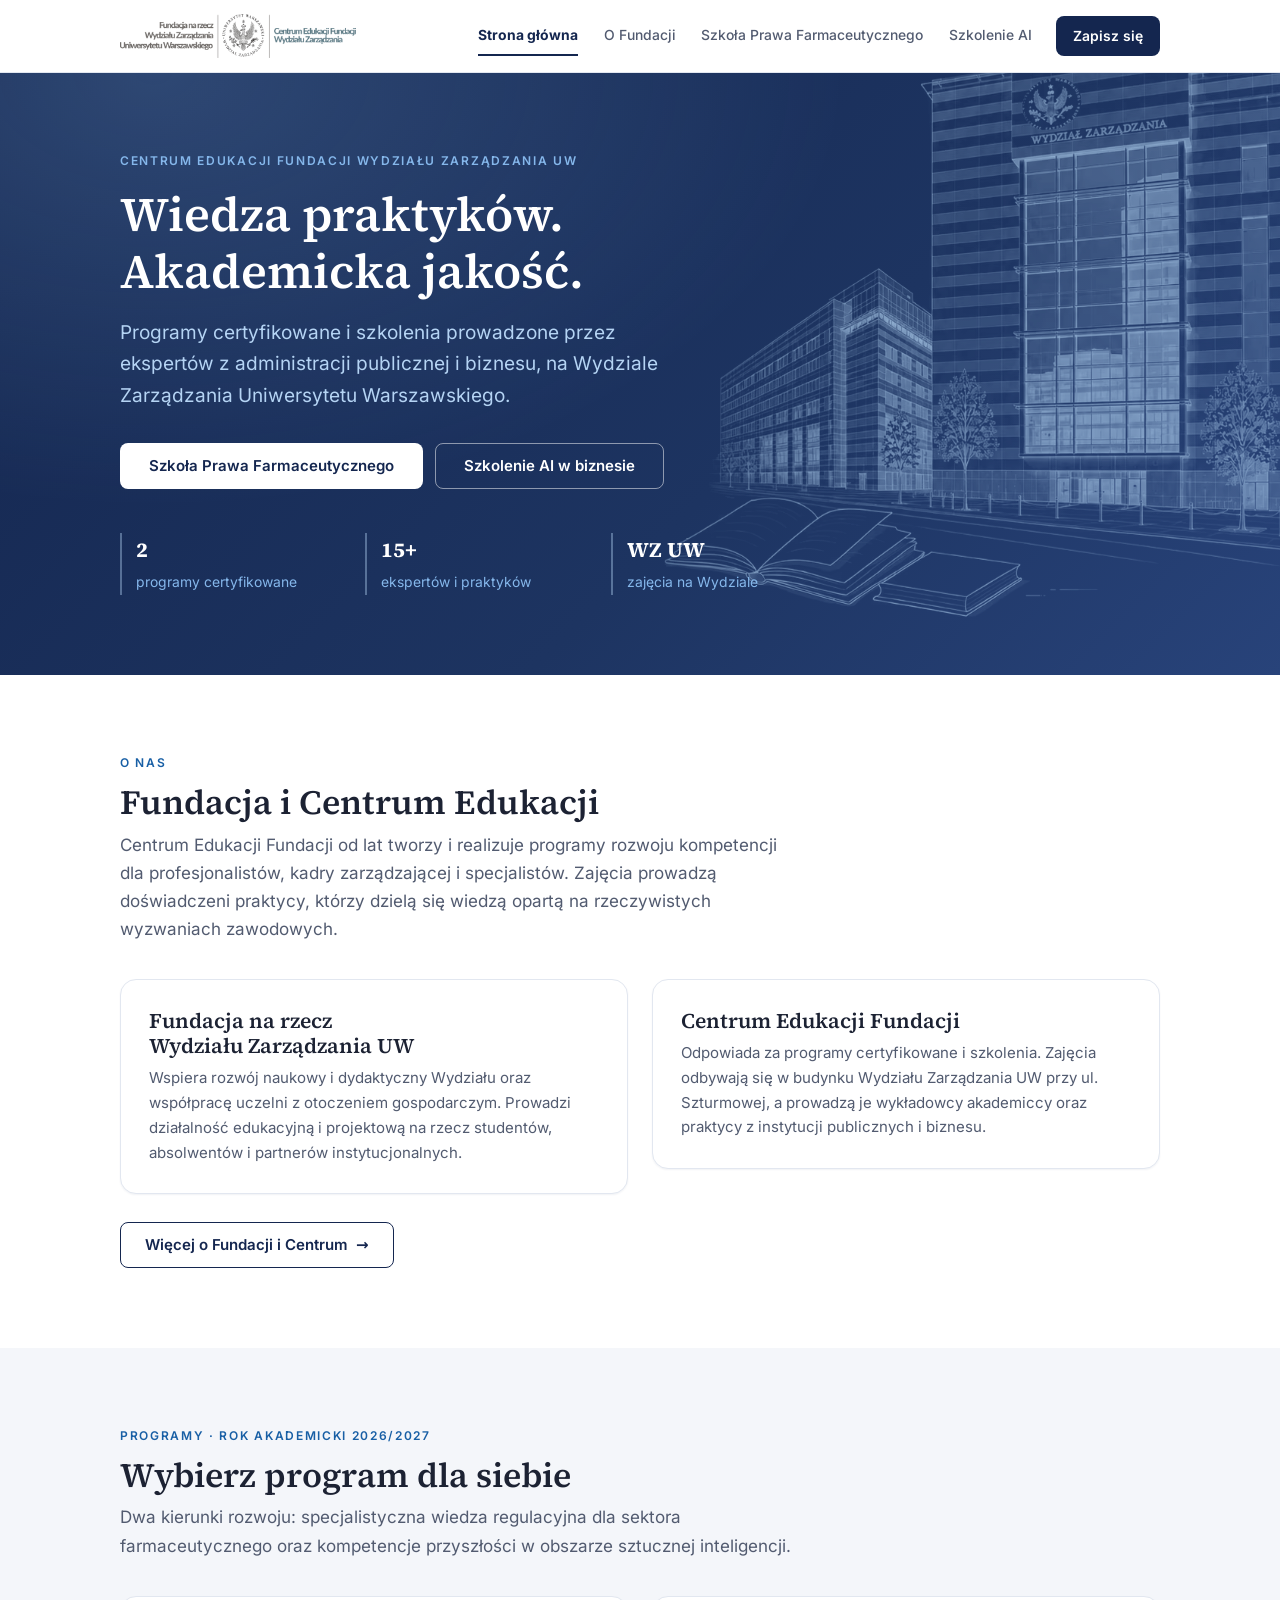
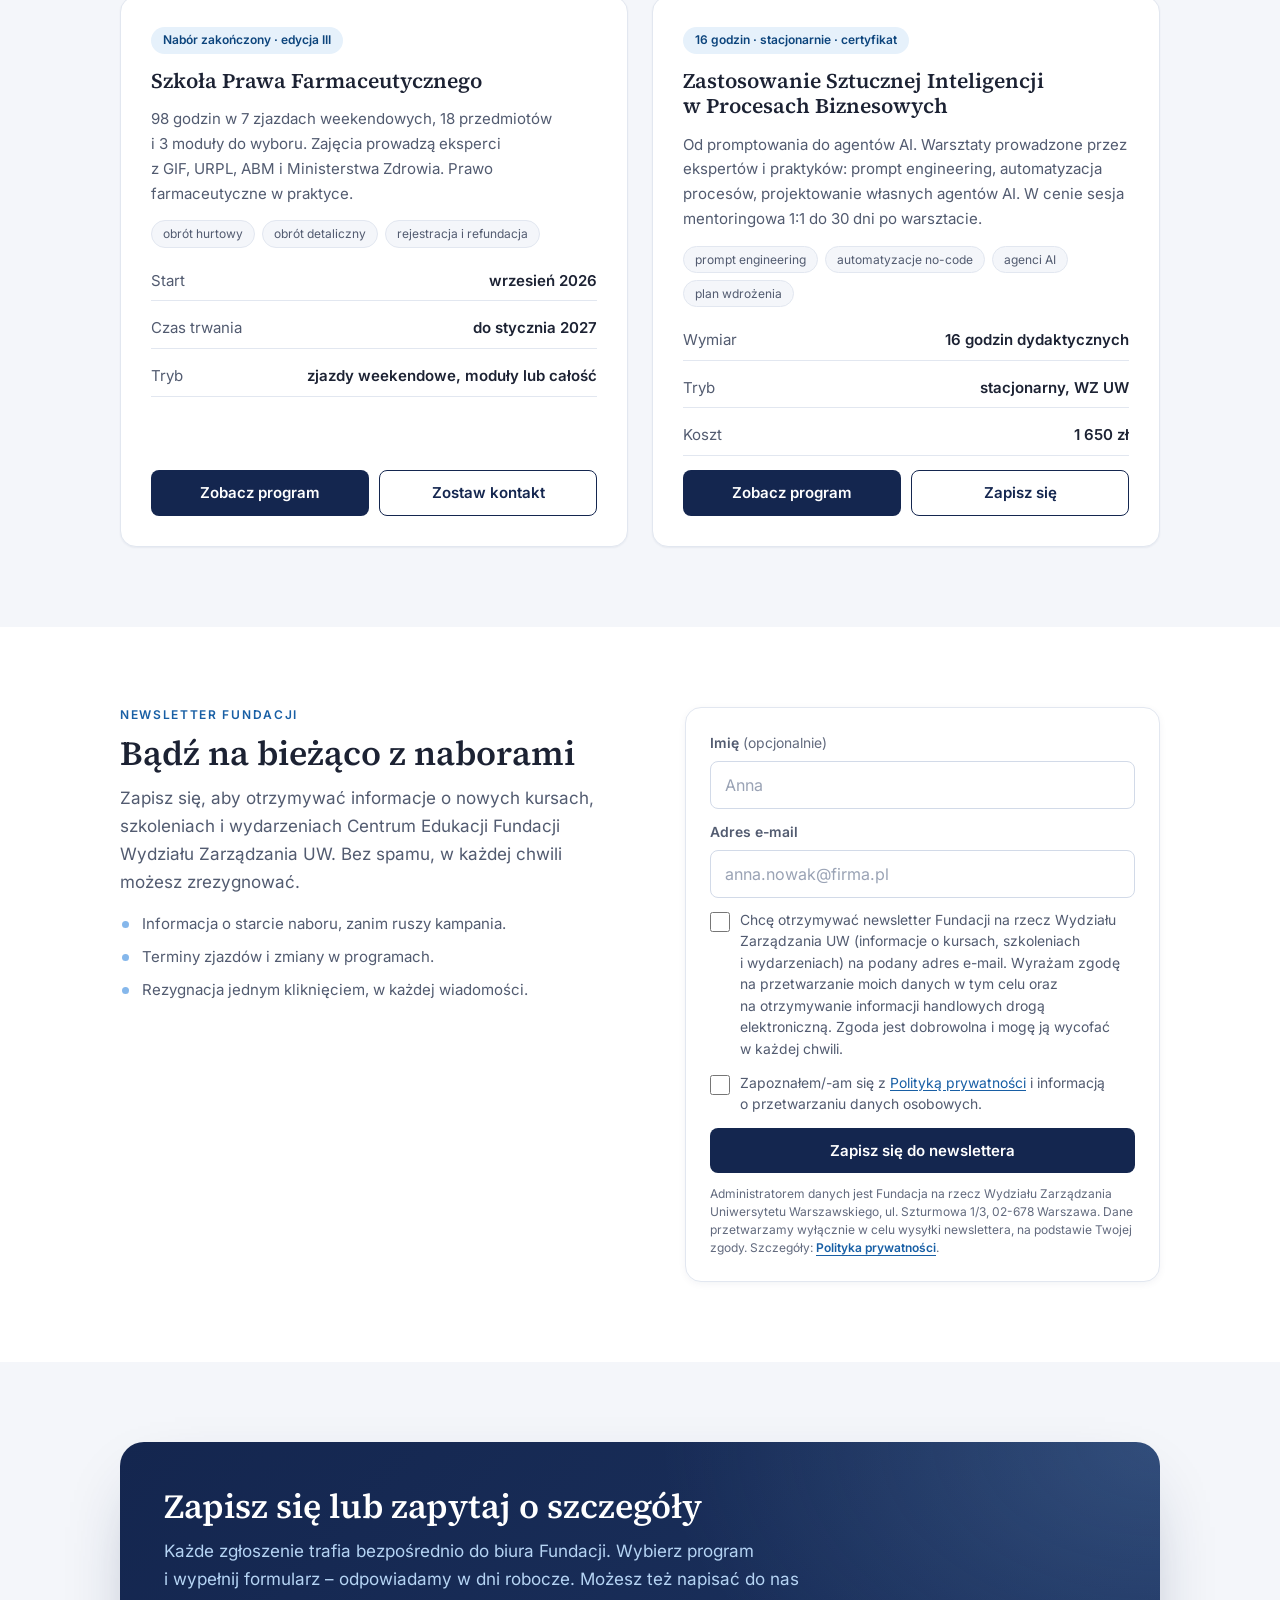
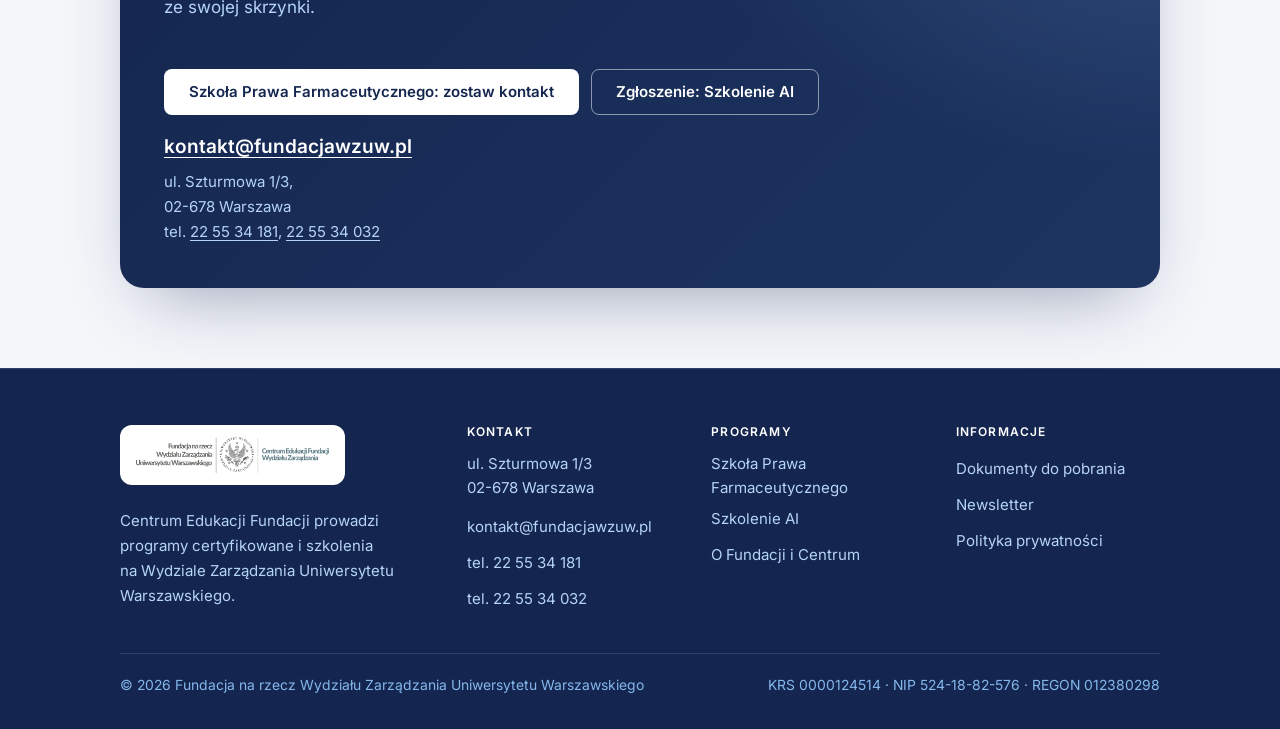
==== commit 8f42a162: "content: weekend sessions, AI course name, price and tools as in the brochures" ====
--- a/index.html
+++ b/index.html
@@ -156,12 +156,12 @@
       <article class="card">
         <span class="tag">Nab&oacute;r zako&#324;czony &middot; edycja III</span>
         <h3>Szko&#322;a Prawa Farmaceutycznego</h3>
-        <p class="desc">98 godzin, 7 spotka&#324; w&nbsp;formule hybrydowej, 18 przedmiot&oacute;w i&nbsp;3 modu&#322;y do&nbsp;wyboru. Zaj&#281;cia prowadz&#261; eksperci z&nbsp;GIF, URPL, ABM i&nbsp;Ministerstwa Zdrowia. Prawo farmaceutyczne w&nbsp;praktyce.</p>
+        <p class="desc">98 godzin w&nbsp;7 zjazdach weekendowych, 18 przedmiot&oacute;w i&nbsp;3 modu&#322;y do&nbsp;wyboru. Zaj&#281;cia prowadz&#261; eksperci z&nbsp;GIF, URPL, ABM i&nbsp;Ministerstwa Zdrowia. Prawo farmaceutyczne w&nbsp;praktyce.</p>
         <div class="chips"><span>obr&oacute;t hurtowy</span><span>obr&oacute;t detaliczny</span><span>rejestracja i&nbsp;refundacja</span></div>
         <dl class="card-facts">
           <div><dt>Start</dt><dd>wrzesie&#324; 2026</dd></div>
           <div><dt>Czas trwania</dt><dd>do&nbsp;stycznia 2027</dd></div>
-          <div><dt>Tryb</dt><dd>hybrydowy, modu&#322;y lub ca&#322;o&#347;&#263;</dd></div>
+          <div><dt>Tryb</dt><dd>zjazdy weekendowe, modu&#322;y lub ca&#322;o&#347;&#263;</dd></div>
         </dl>
         <div class="card-actions">
           <a class="btn btn-primary" href="szkola-prawa-farmaceutycznego.html">Zobacz program</a>
@@ -170,13 +170,13 @@
       </article>
       <article class="card">
         <span class="tag">16 godzin &middot; stacjonarnie &middot; certyfikat</span>
-        <h3>Zastosowania AI w&nbsp;Procesach Biznesowych</h3>
+        <h3>Zastosowanie Sztucznej Inteligencji w&nbsp;Procesach Biznesowych</h3>
         <p class="desc">Od&nbsp;promptowania do&nbsp;agent&oacute;w AI. Warsztaty prowadzone przez ekspert&oacute;w i&nbsp;praktyk&oacute;w: prompt engineering, automatyzacja proces&oacute;w, projektowanie w&#322;asnych agent&oacute;w AI. W&nbsp;cenie sesja mentoringowa 1:1 do&nbsp;30 dni po&nbsp;warsztacie.</p>
         <div class="chips"><span>prompt engineering</span><span>automatyzacje no-code</span><span>agenci AI</span><span>plan wdro&#380;enia</span></div>
         <dl class="card-facts">
           <div><dt>Wymiar</dt><dd>16 godzin dydaktycznych</dd></div>
           <div><dt>Tryb</dt><dd>stacjonarny, WZ UW</dd></div>
-          <div><dt>Koszt</dt><dd>2 650 z&#322;</dd></div>
+          <div><dt>Koszt</dt><dd>1 650 z&#322;</dd></div>
         </dl>
         <div class="card-actions">
           <a class="btn btn-primary" href="szkolenie-ai.html">Zobacz program</a>
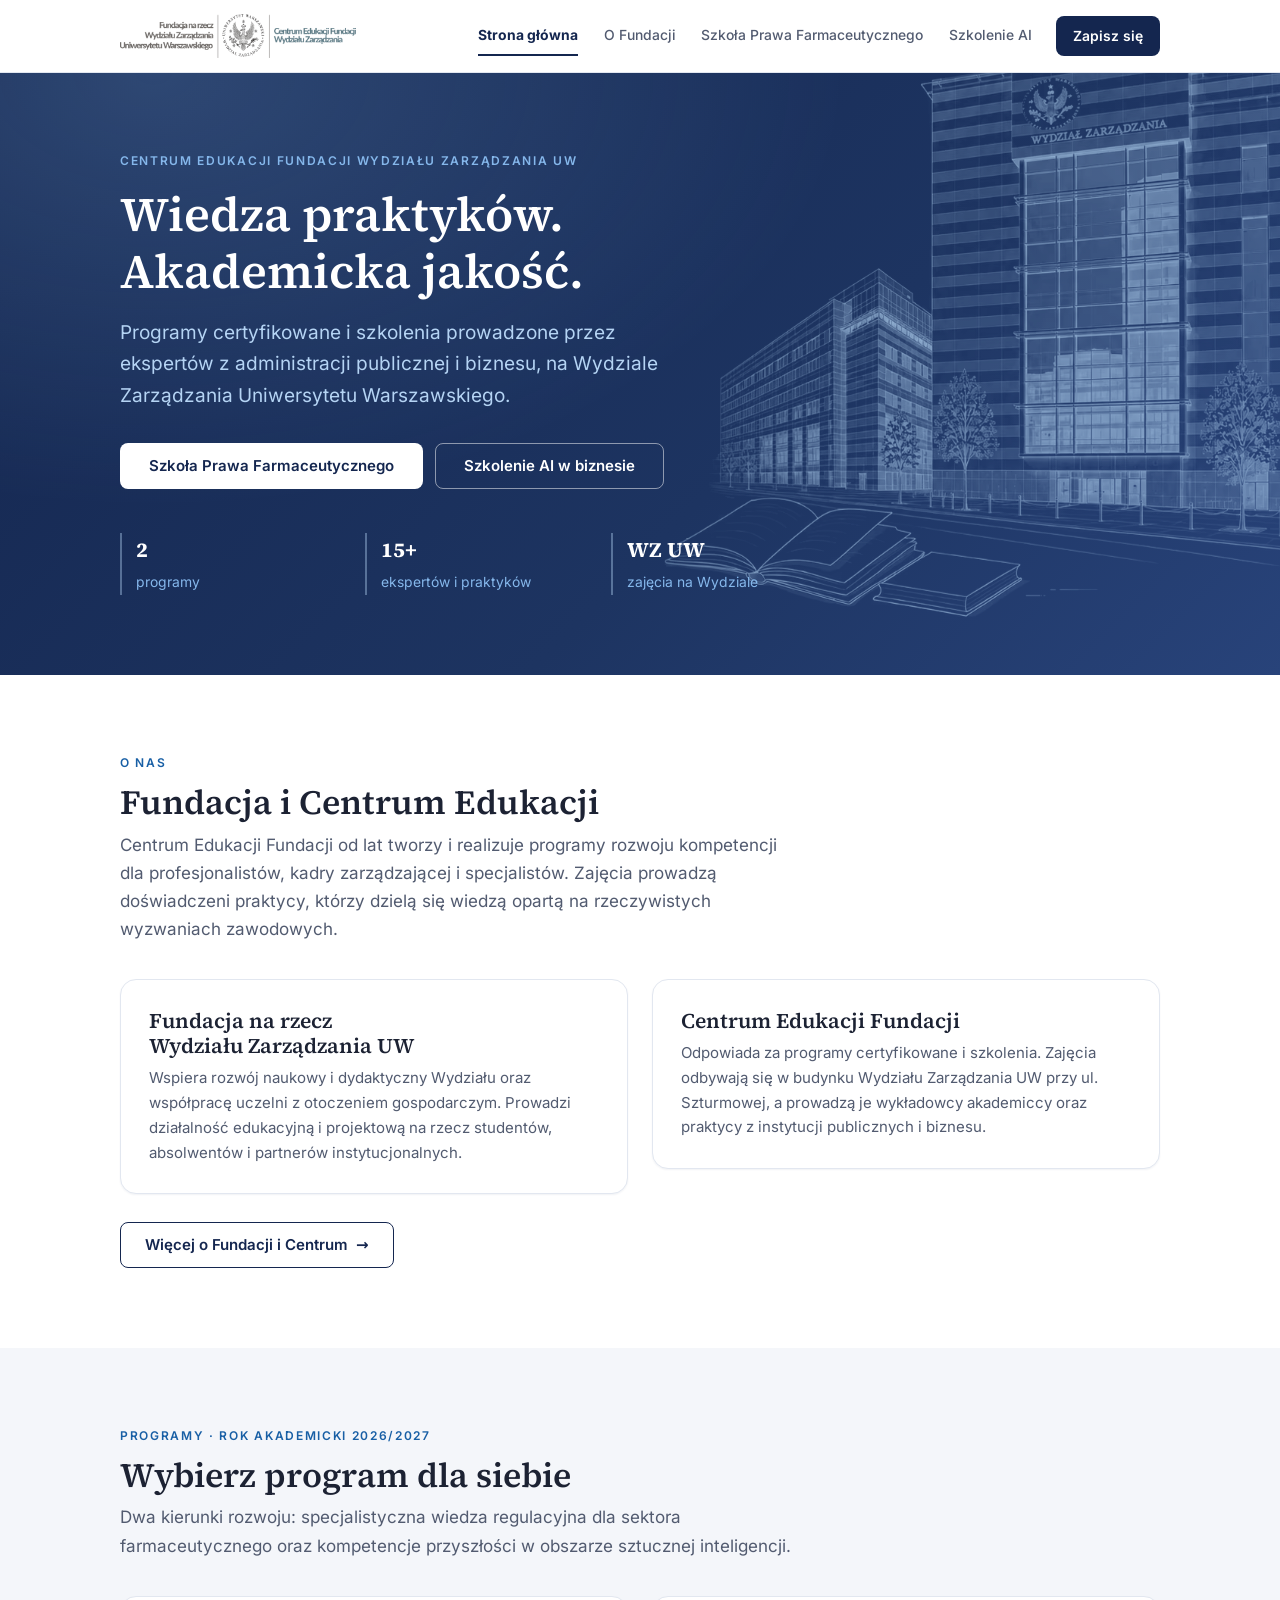
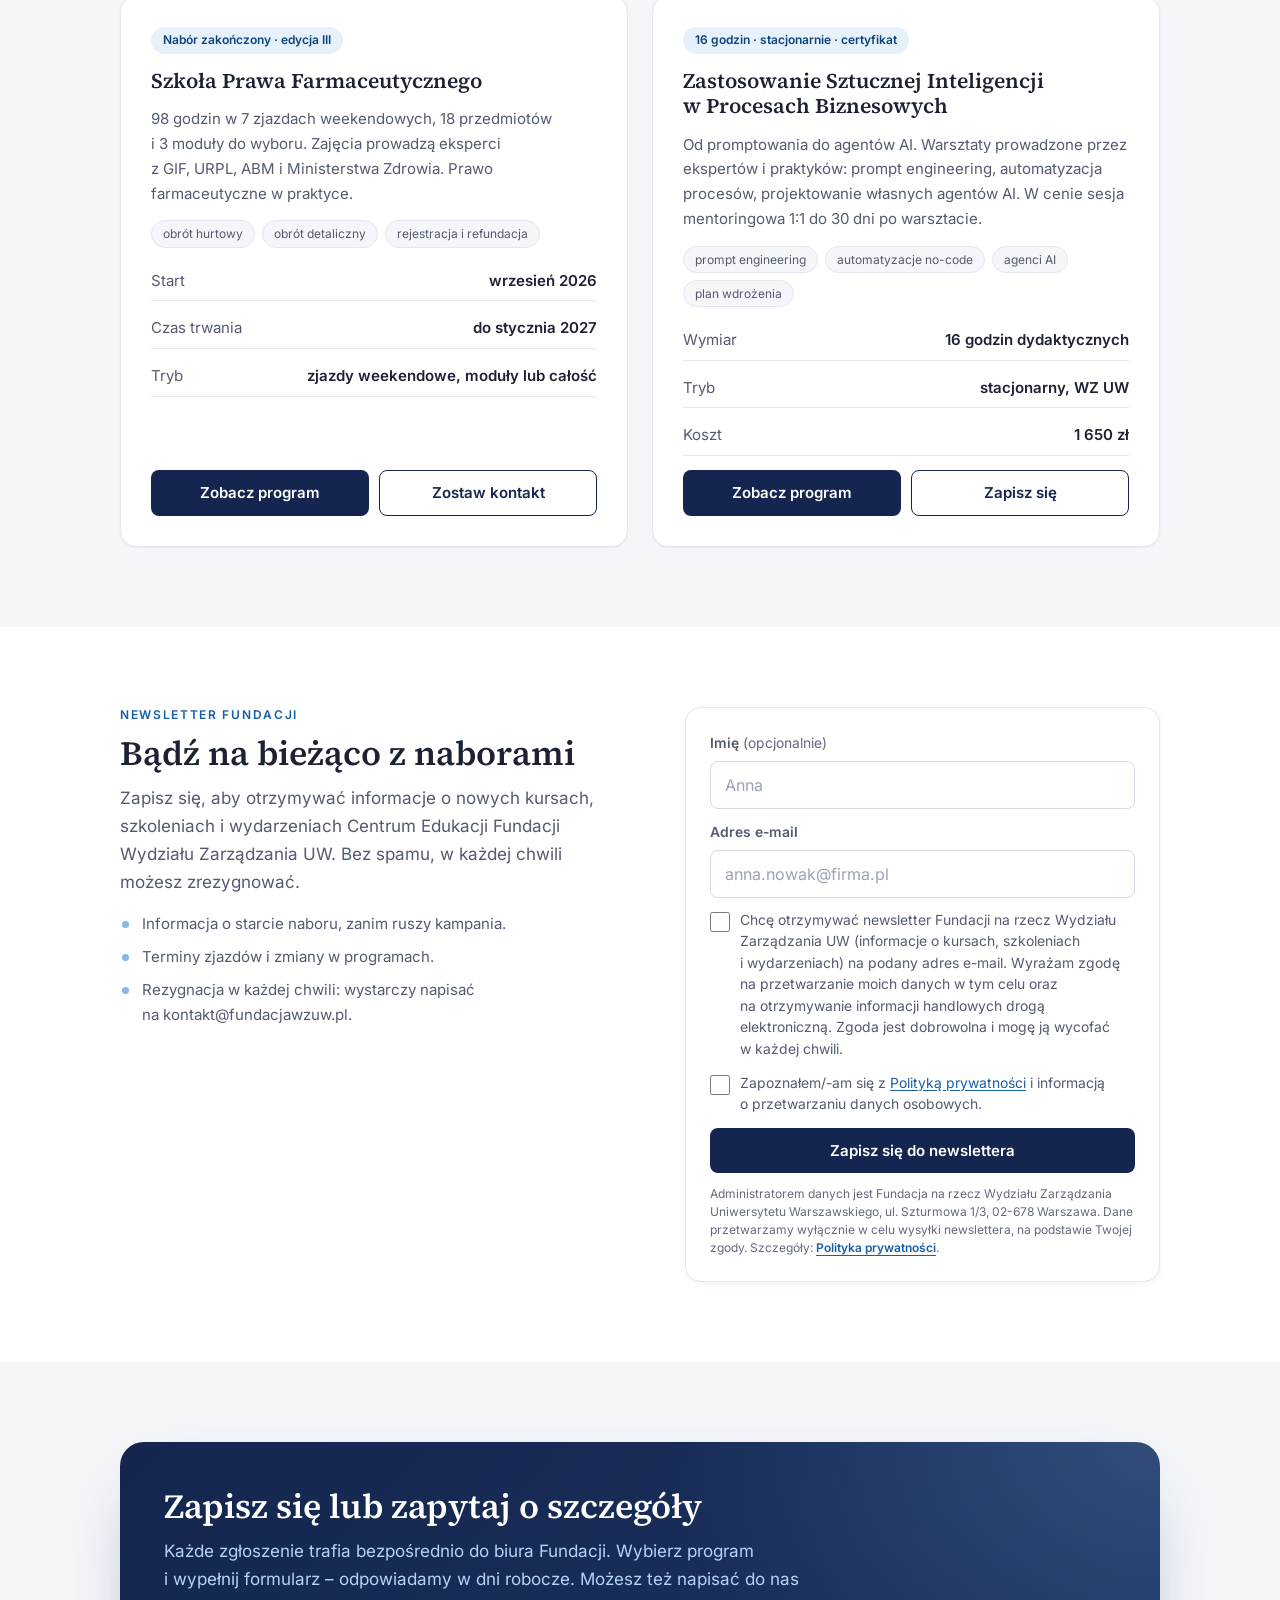
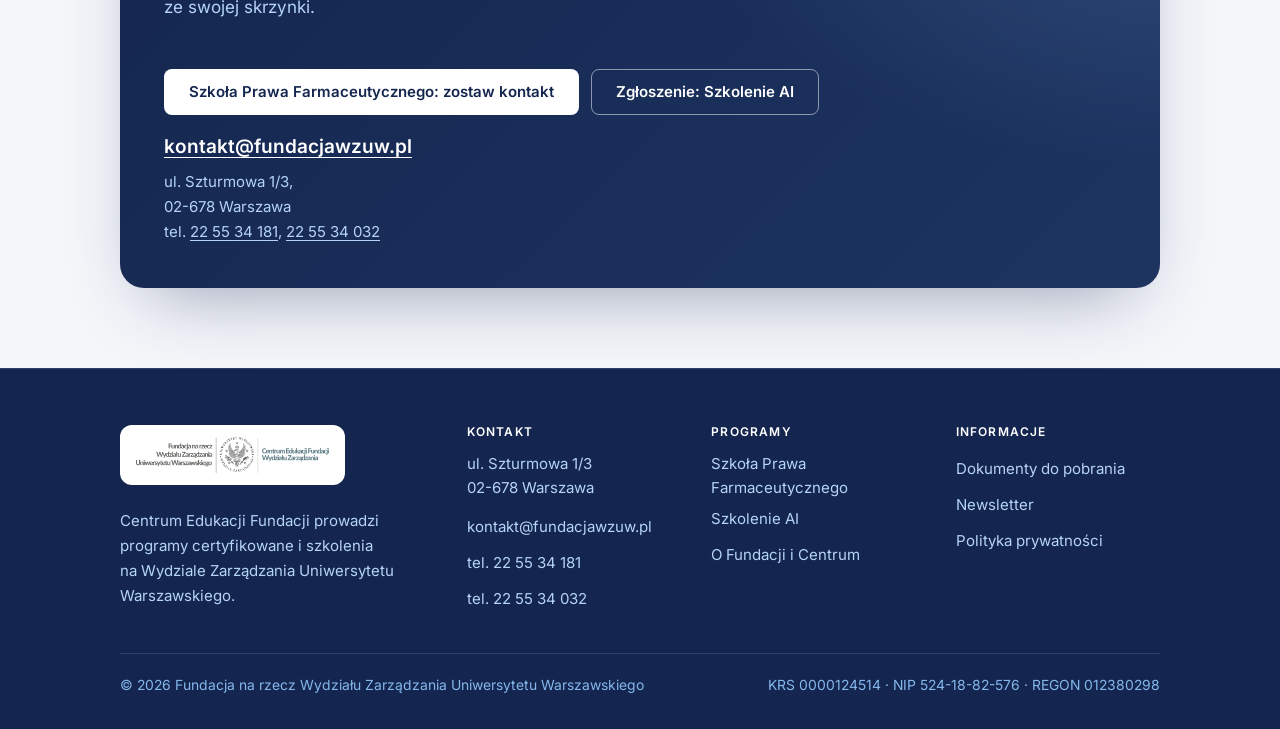
==== commit f56c7534: "content: remove claims the brochures do not support, add application-form submission details" ====
--- a/index.html
+++ b/index.html
@@ -115,7 +115,7 @@
       <a class="btn btn-ghost" href="szkolenie-ai.html">Szkolenie AI w&nbsp;biznesie</a>
     </div>
     <div class="hero-meta">
-      <div><strong>2</strong><span>programy certyfikowane</span></div>
+      <div><strong>2</strong><span>programy</span></div>
       <div><strong>15+</strong><span>ekspert&oacute;w i&nbsp;praktyk&oacute;w</span></div>
       <div><strong>WZ&nbsp;UW</strong><span>zaj&#281;cia na&nbsp;Wydziale</span></div>
     </div>
@@ -197,7 +197,7 @@
         <ul class="clean nl-points">
           <li>Informacja o&nbsp;starcie naboru, zanim ruszy kampania.</li>
           <li>Terminy zjazd&oacute;w i&nbsp;zmiany w&nbsp;programach.</li>
-          <li>Rezygnacja jednym klikni&#281;ciem, w&nbsp;ka&#380;dej wiadomo&#347;ci.</li>
+          <li>Rezygnacja w&nbsp;ka&#380;dej chwili: wystarczy napisa&#263; na&nbsp;kontakt@fundacjawzuw.pl.</li>
         </ul>
       </div>
       <form class="form" name="newsletter" method="POST" action="dziekujemy.html" data-netlify="true" netlify-honeypot="hp" data-form>
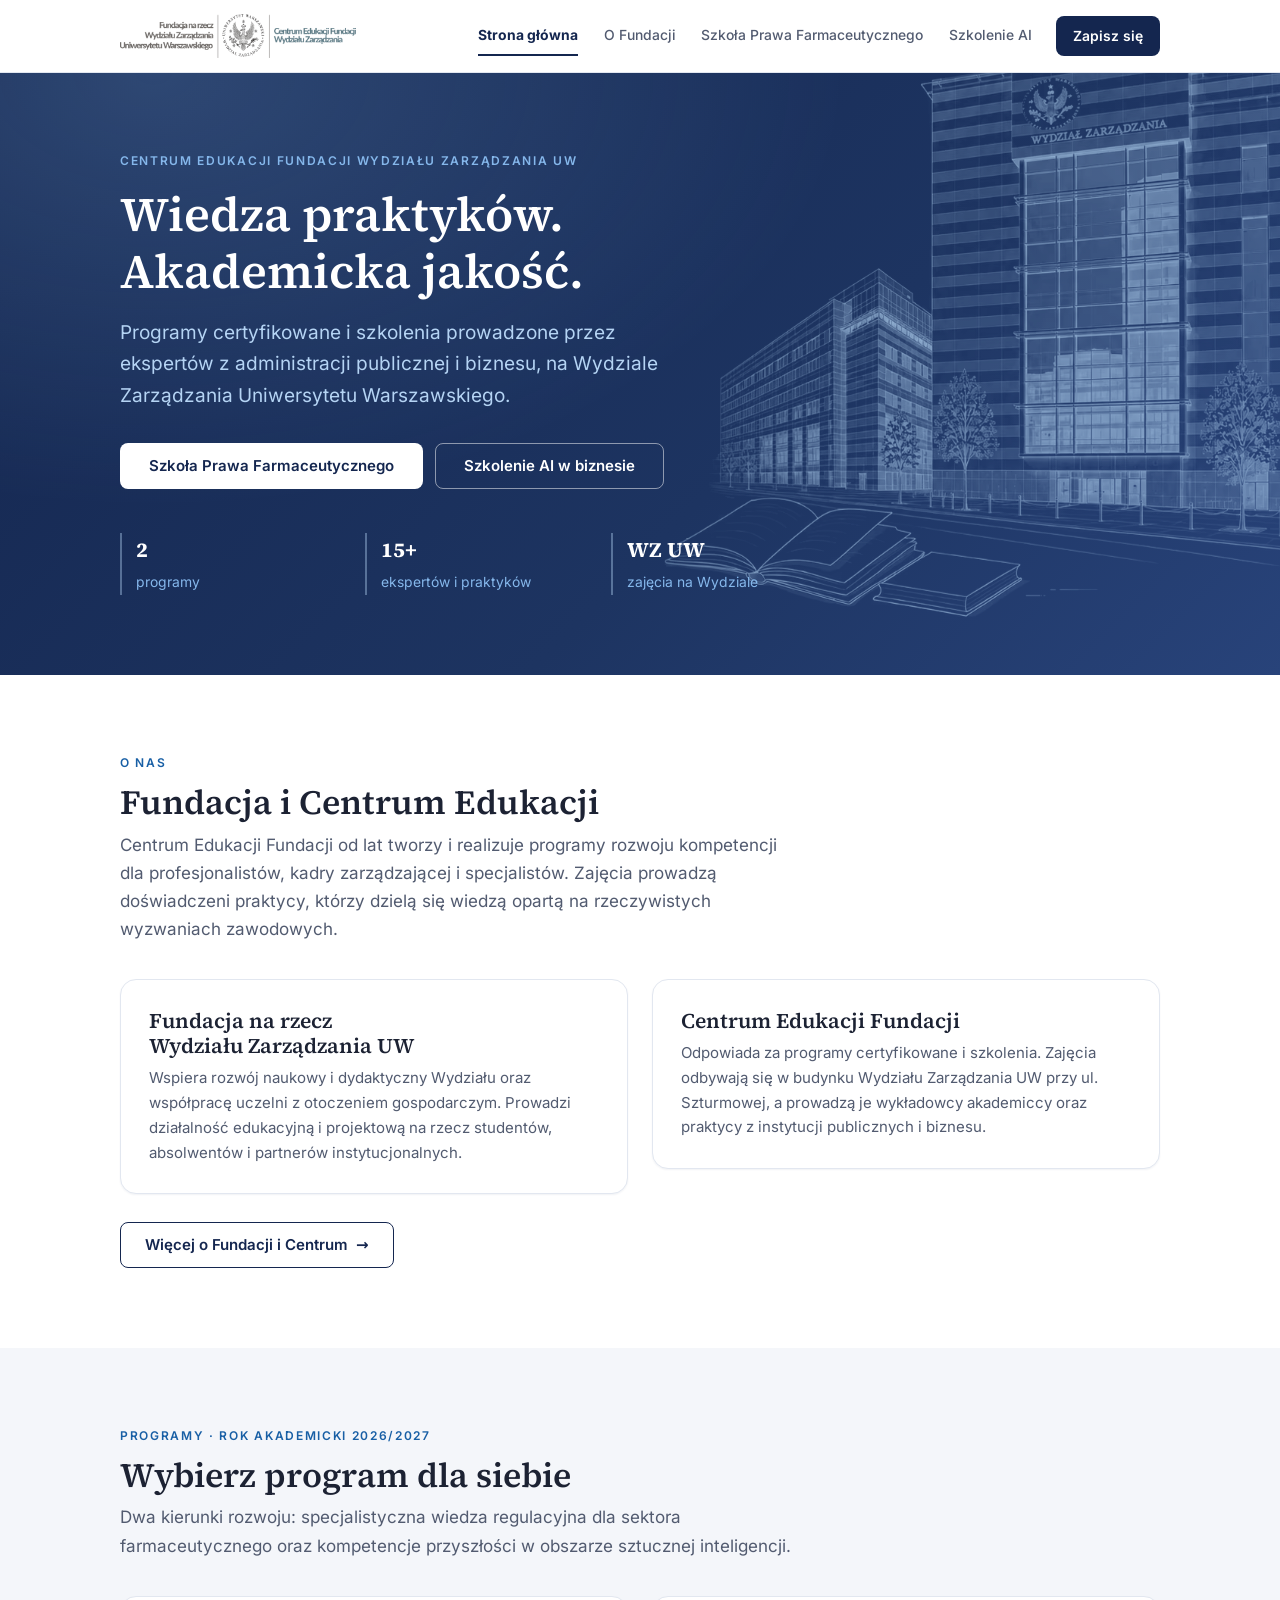
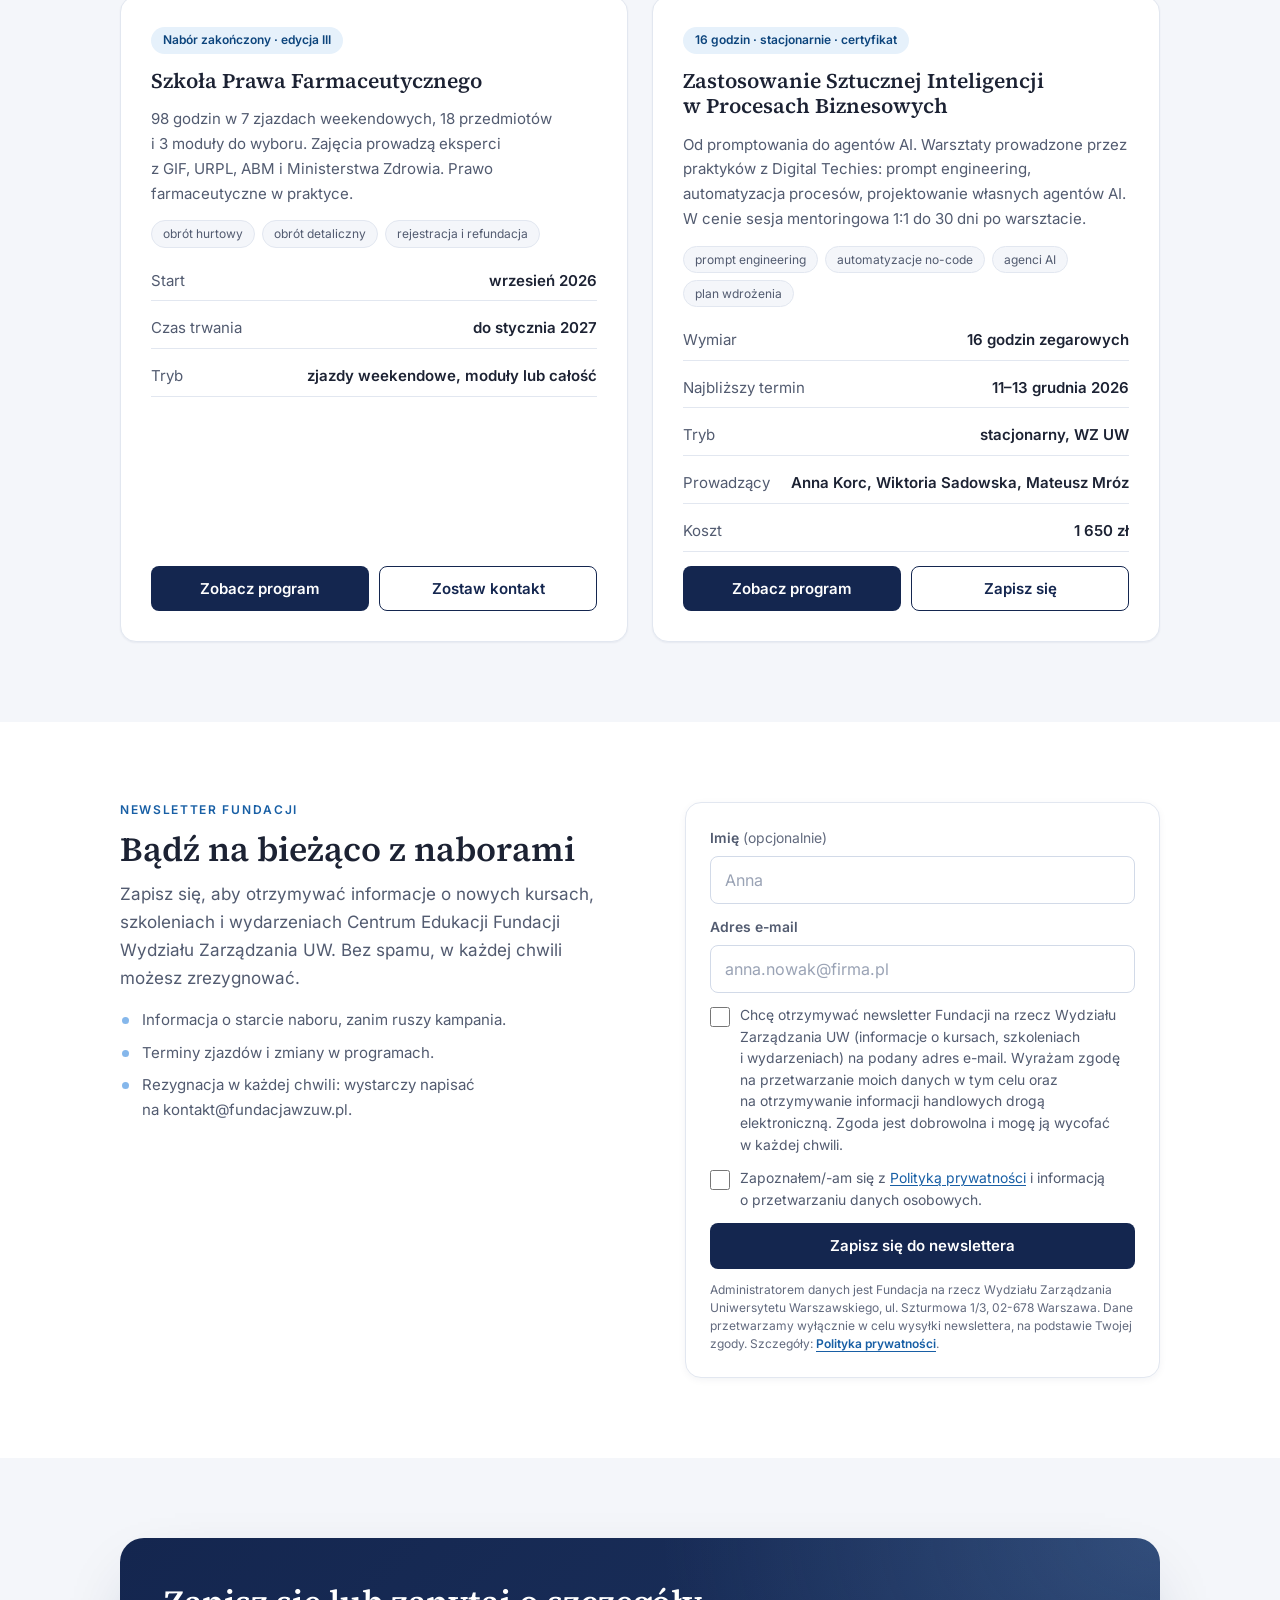
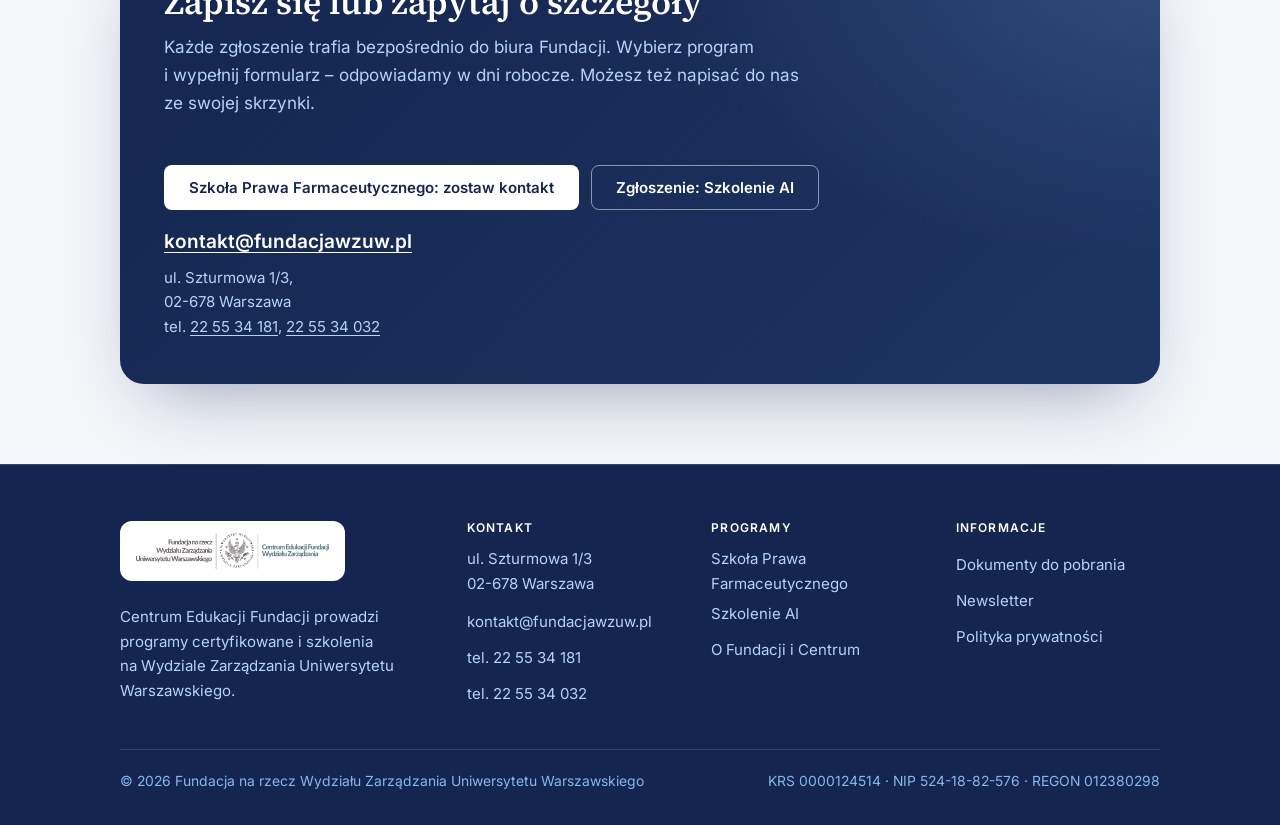
==== commit 10717f72: "feat(content): add the Digital Techies trainers and the new AI course schedule Anna asked for the AI" ====
--- a/index.html
+++ b/index.html
@@ -171,11 +171,13 @@
       <article class="card">
         <span class="tag">16 godzin &middot; stacjonarnie &middot; certyfikat</span>
         <h3>Zastosowanie Sztucznej Inteligencji w&nbsp;Procesach Biznesowych</h3>
-        <p class="desc">Od&nbsp;promptowania do&nbsp;agent&oacute;w AI. Warsztaty prowadzone przez ekspert&oacute;w i&nbsp;praktyk&oacute;w: prompt engineering, automatyzacja proces&oacute;w, projektowanie w&#322;asnych agent&oacute;w AI. W&nbsp;cenie sesja mentoringowa 1:1 do&nbsp;30 dni po&nbsp;warsztacie.</p>
+        <p class="desc">Od&nbsp;promptowania do&nbsp;agent&oacute;w AI. Warsztaty prowadzone przez praktyk&oacute;w z&nbsp;Digital&nbsp;Techies: prompt engineering, automatyzacja proces&oacute;w, projektowanie w&#322;asnych agent&oacute;w AI. W&nbsp;cenie sesja mentoringowa 1:1 do&nbsp;30 dni po&nbsp;warsztacie.</p>
         <div class="chips"><span>prompt engineering</span><span>automatyzacje no-code</span><span>agenci AI</span><span>plan wdro&#380;enia</span></div>
         <dl class="card-facts">
-          <div><dt>Wymiar</dt><dd>16 godzin dydaktycznych</dd></div>
+          <div><dt>Wymiar</dt><dd>16 godzin zegarowych</dd></div>
+          <div><dt>Najbli&#380;szy termin</dt><dd>11&ndash;13 grudnia 2026</dd></div>
           <div><dt>Tryb</dt><dd>stacjonarny, WZ UW</dd></div>
+          <div><dt>Prowadz&#261;cy</dt><dd>Anna&nbsp;Korc, Wiktoria&nbsp;Sadowska, Mateusz&nbsp;Mr&oacute;z</dd></div>
           <div><dt>Koszt</dt><dd>1 650 z&#322;</dd></div>
         </dl>
         <div class="card-actions">
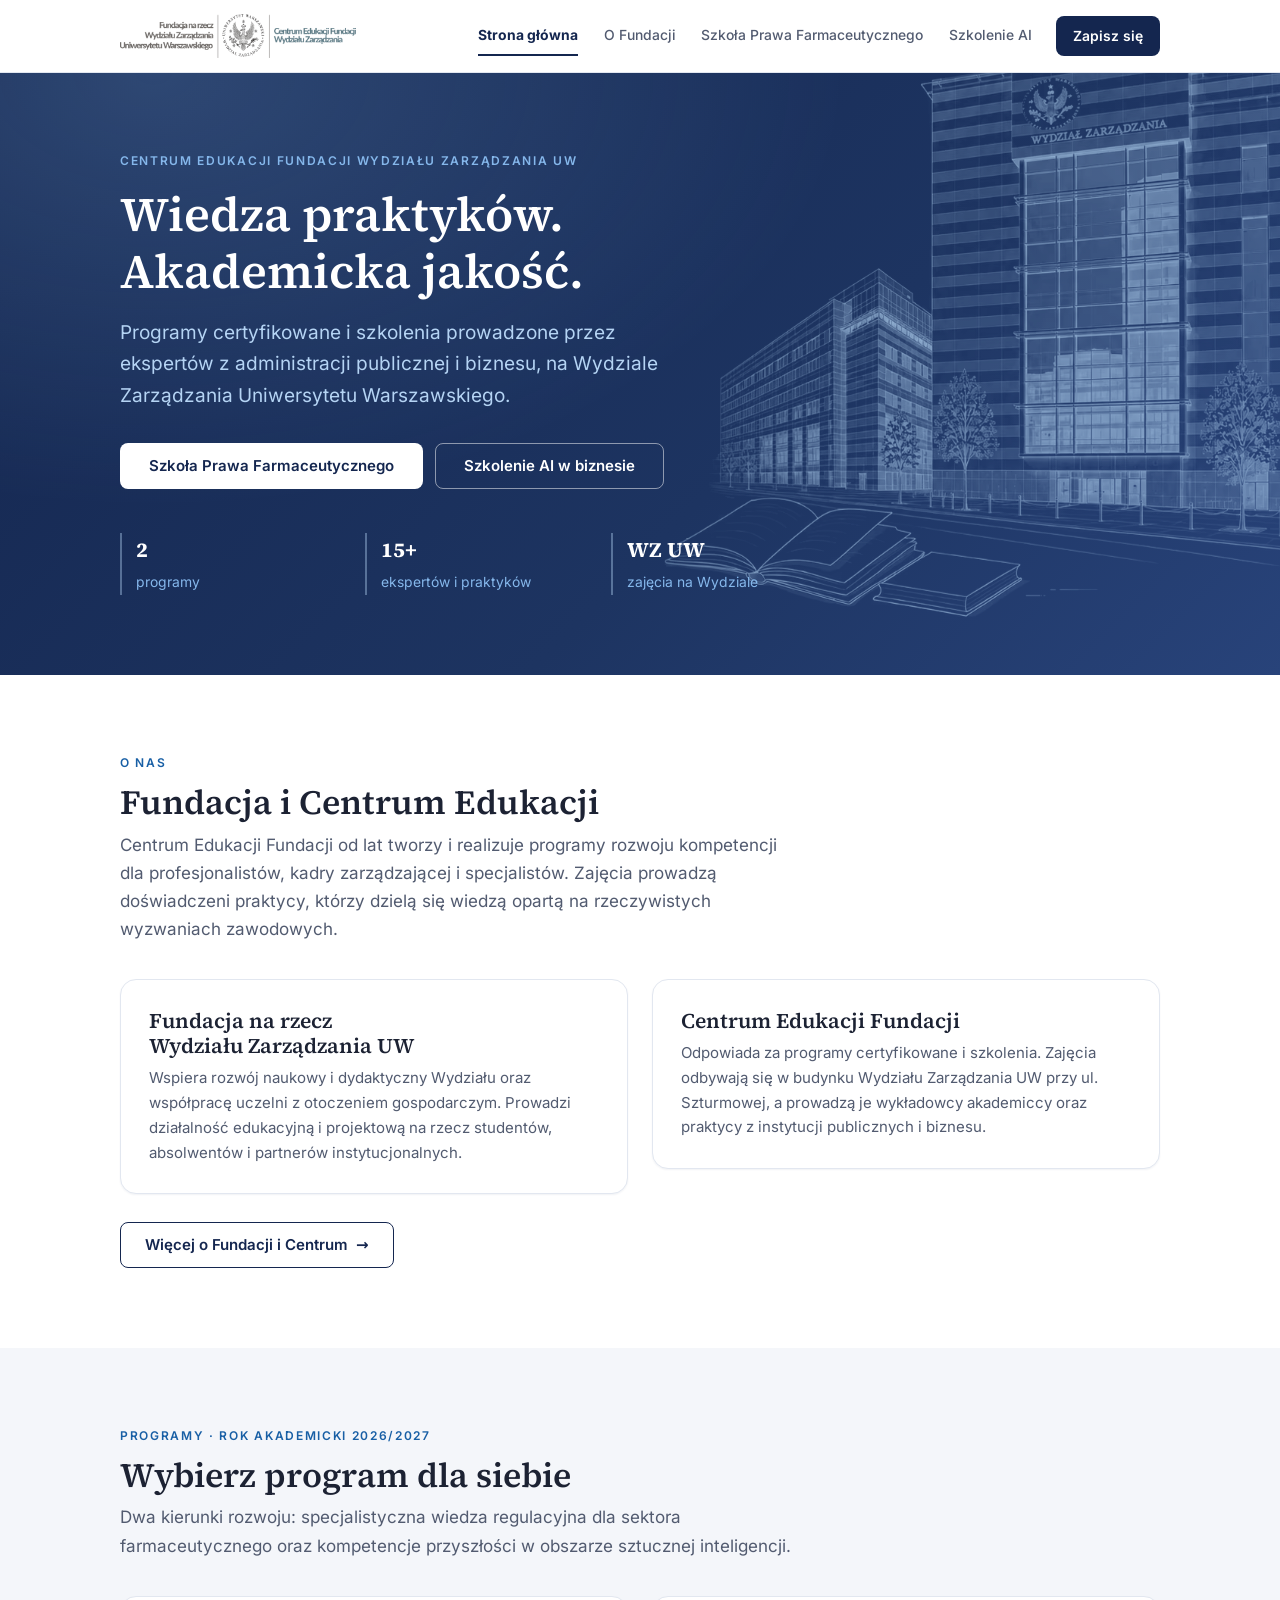
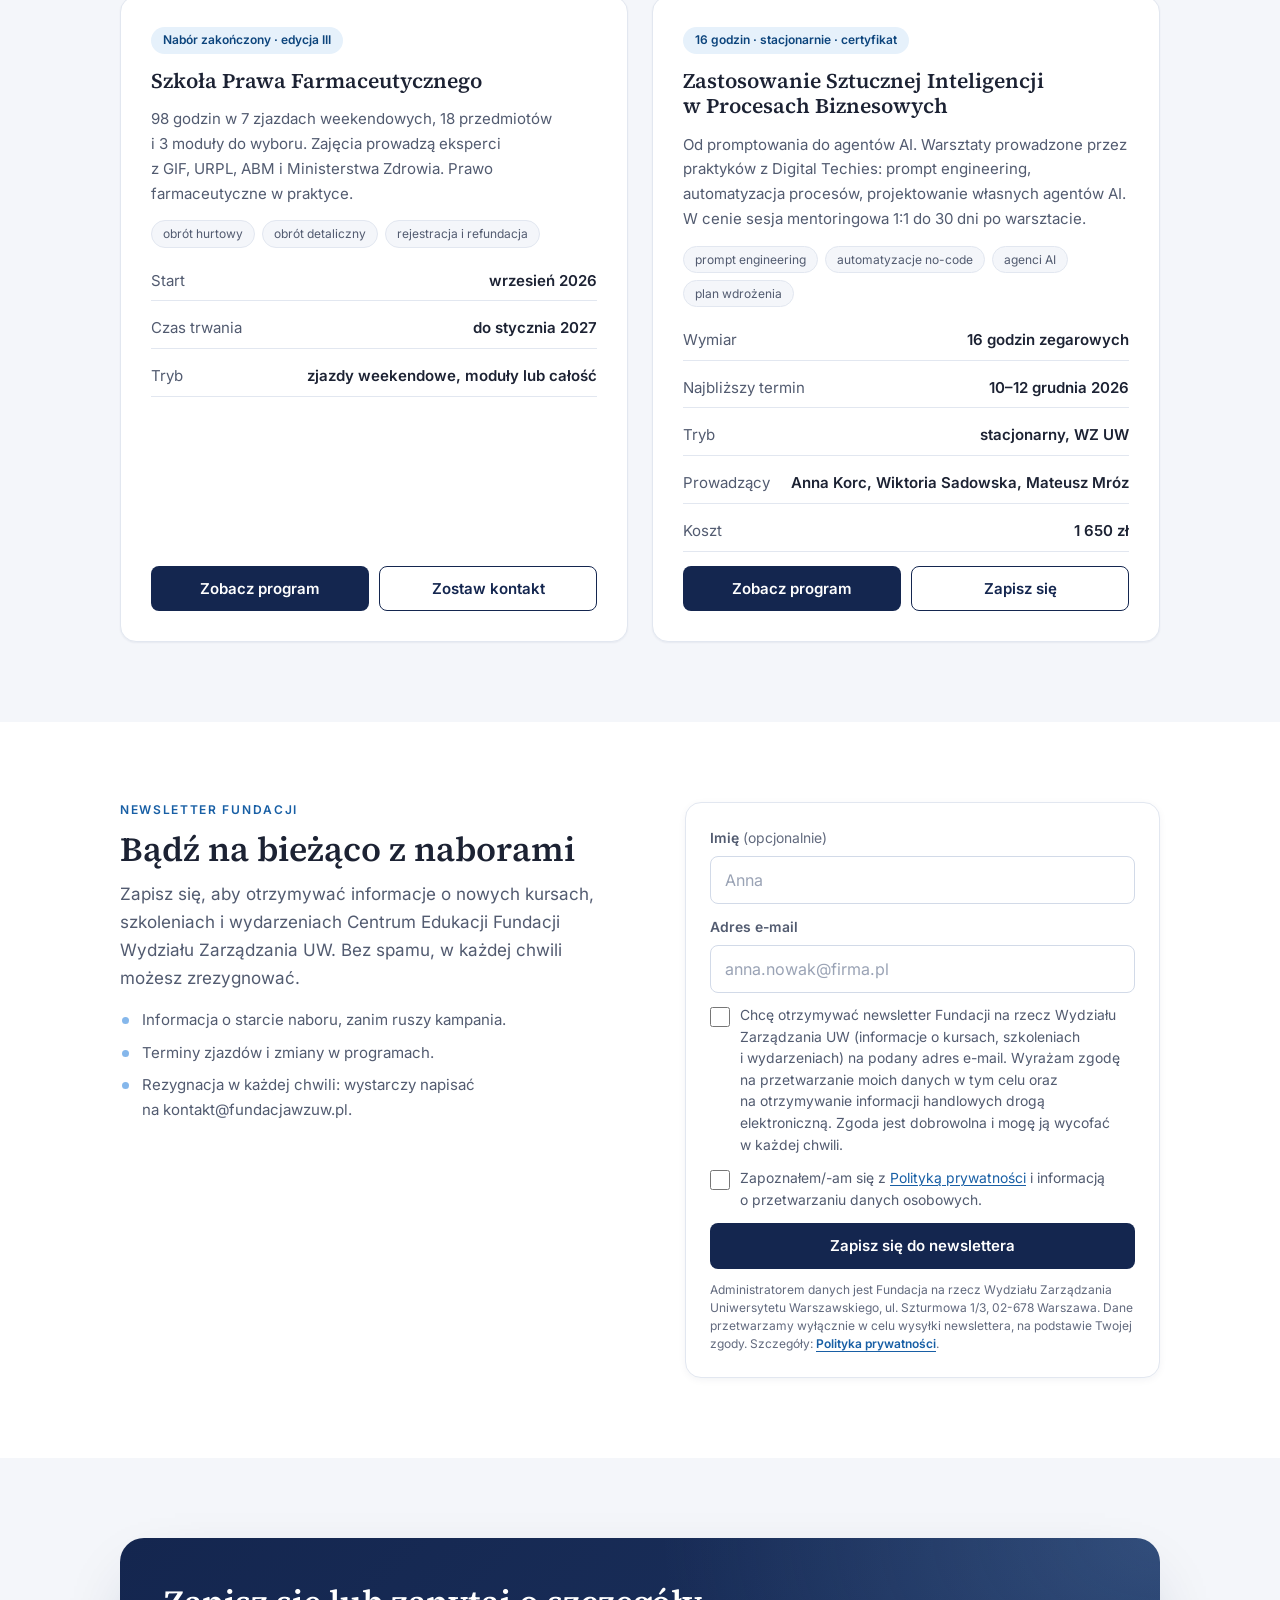
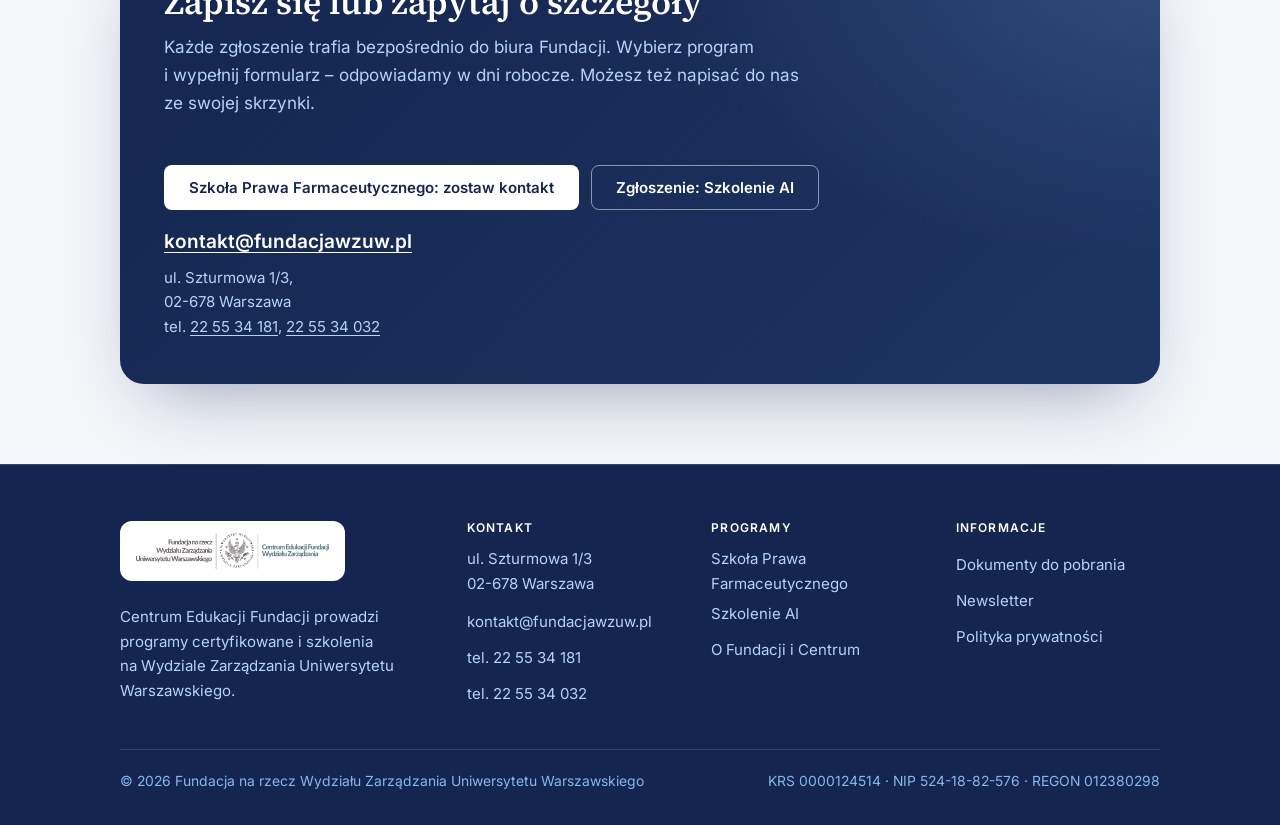
==== commit 22d62c82: "fix(content): move the AI course to Thursday to Saturday Anna confirmed on WhatsApp that every sessi" ====
--- a/index.html
+++ b/index.html
@@ -175,7 +175,7 @@
         <div class="chips"><span>prompt engineering</span><span>automatyzacje no-code</span><span>agenci AI</span><span>plan wdro&#380;enia</span></div>
         <dl class="card-facts">
           <div><dt>Wymiar</dt><dd>16 godzin zegarowych</dd></div>
-          <div><dt>Najbli&#380;szy termin</dt><dd>11&ndash;13 grudnia 2026</dd></div>
+          <div><dt>Najbli&#380;szy termin</dt><dd>10&ndash;12 grudnia 2026</dd></div>
           <div><dt>Tryb</dt><dd>stacjonarny, WZ UW</dd></div>
           <div><dt>Prowadz&#261;cy</dt><dd>Anna&nbsp;Korc, Wiktoria&nbsp;Sadowska, Mateusz&nbsp;Mr&oacute;z</dd></div>
           <div><dt>Koszt</dt><dd>1 650 z&#322;</dd></div>
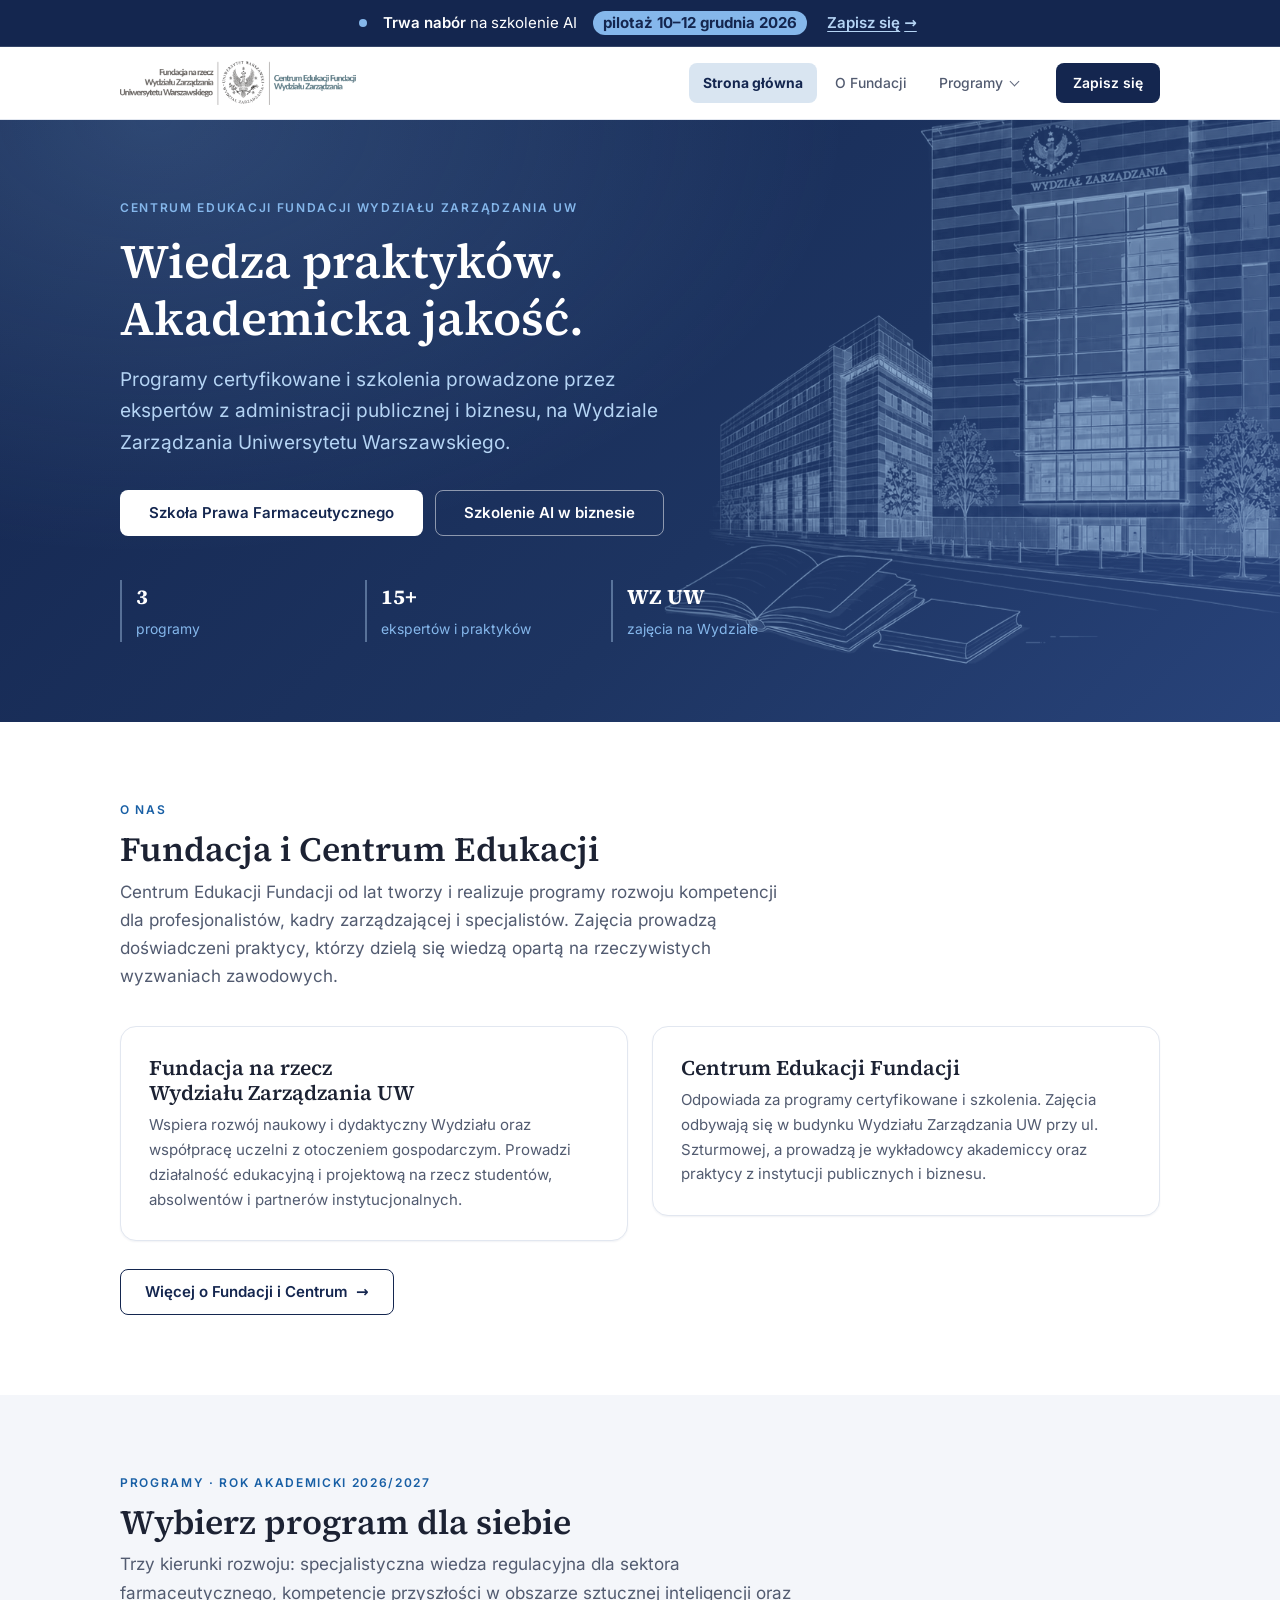
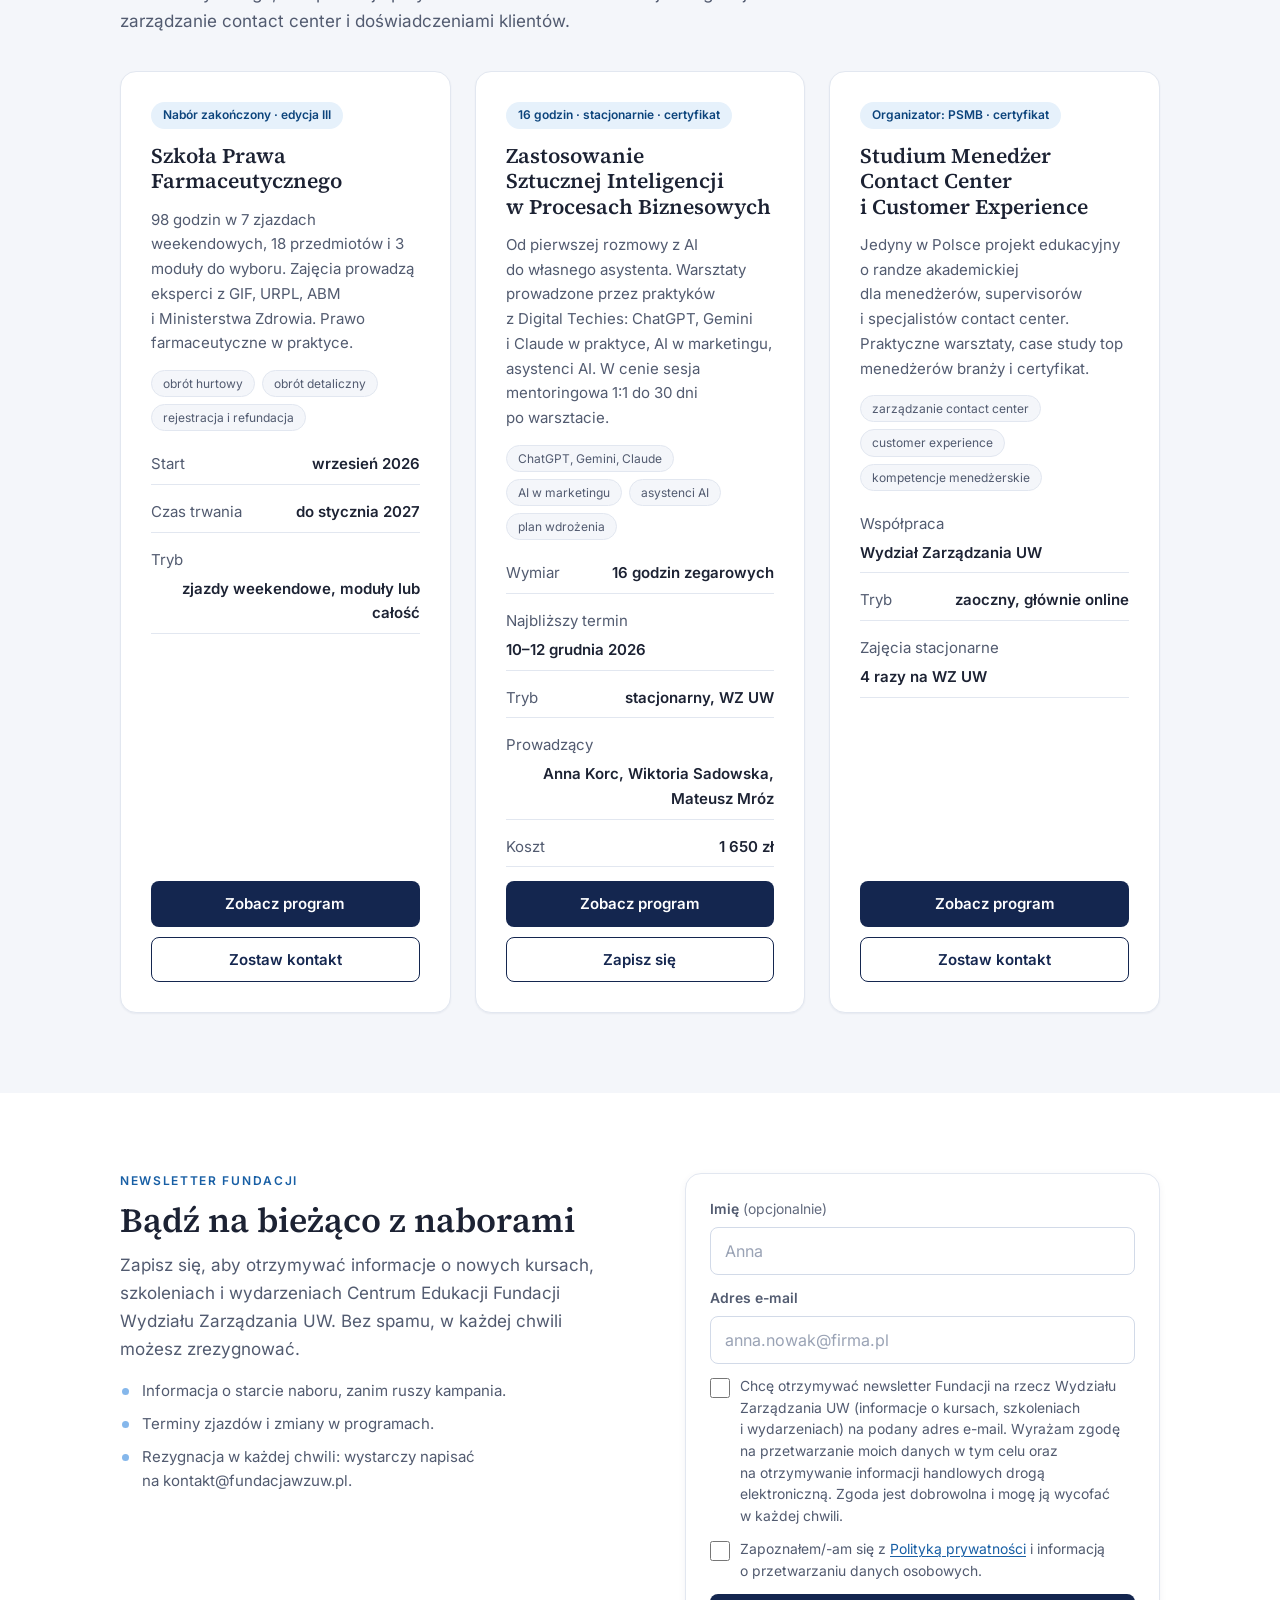
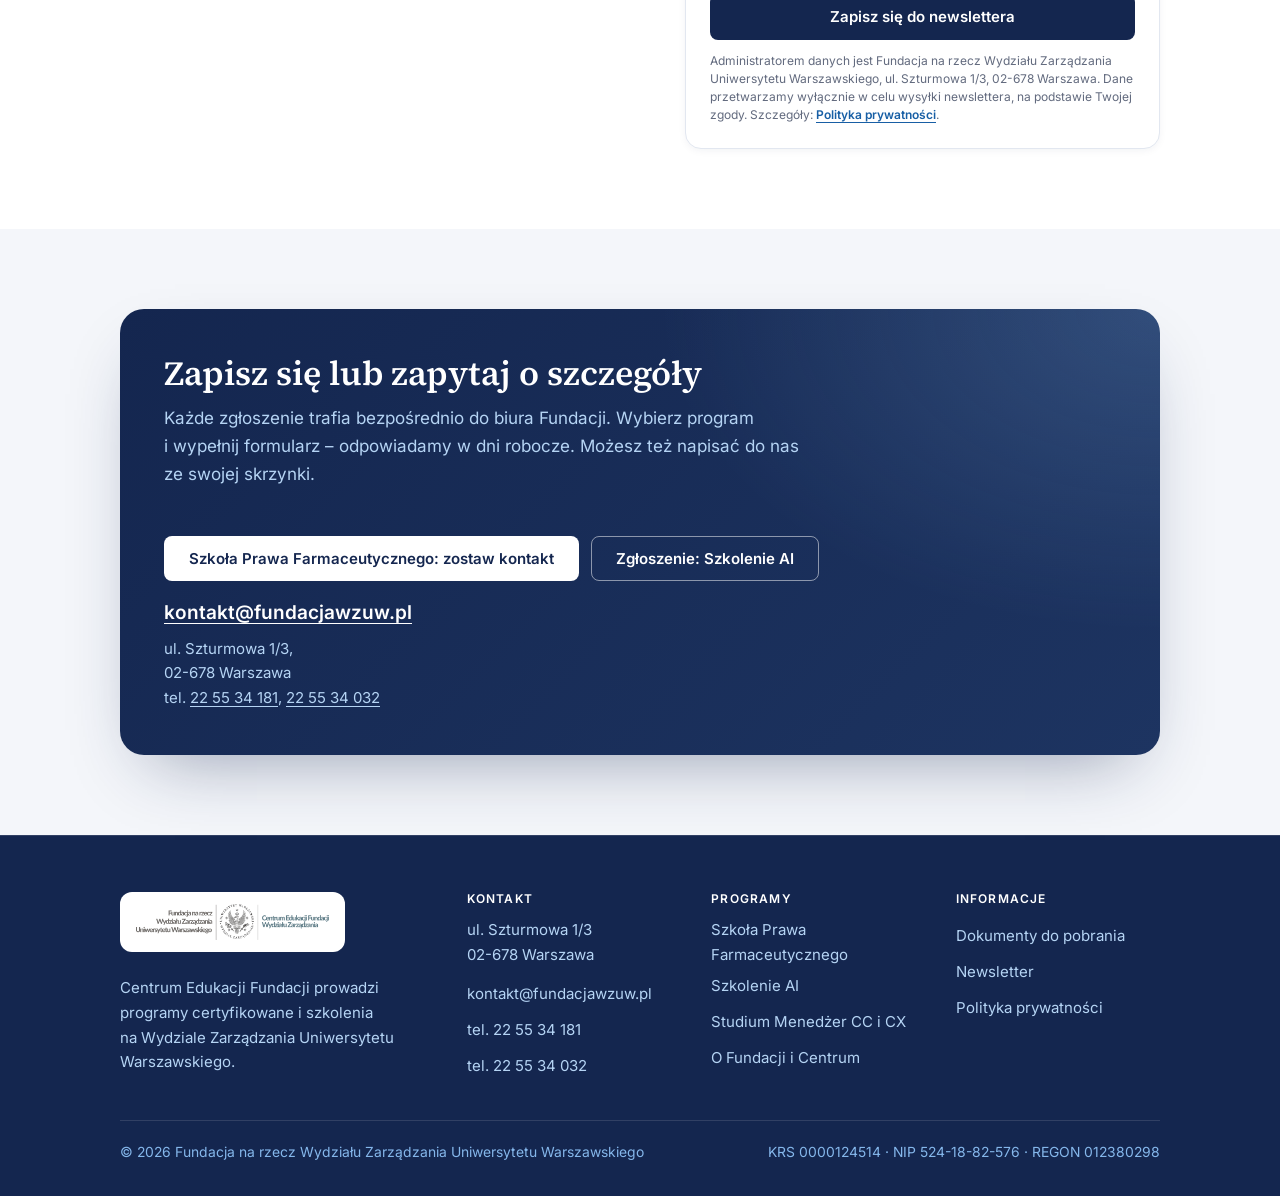
==== commit 0e3097ad: "feat(pages): add the Studium CC and CX page and rework the AI course Paulina Sawicka asked on 20.11 " ====
--- a/index.html
+++ b/index.html
@@ -64,9 +64,9 @@
 <div class="enroll-bar">
   <div class="wrap enroll-in">
     <span class="dot" aria-hidden="true"></span>
-    <span><strong>Trwa nab&oacute;r</strong> na&nbsp;Szko&#322;&#281; Prawa Farmaceutycznego <span class="edition">(edycja III)</span></span>
-    <span class="date">zg&#322;oszenia do&nbsp;19.09</span>
-    <a class="go" href="szkola-prawa-farmaceutycznego.html#zapis">Zapisz si&#281; <span aria-hidden="true">&rarr;</span></a>
+    <span><strong>Trwa nab&oacute;r</strong> na&nbsp;szkolenie AI</span>
+    <span class="date">pilota&#380; 10&ndash;12 grudnia 2026</span>
+    <a class="go" href="szkolenie-ai.html#zapis">Zapisz si&#281; <span aria-hidden="true">&rarr;</span></a>
   </div>
 </div>
 
@@ -81,8 +81,15 @@
     <nav class="nav-desktop" aria-label="Nawigacja g&#322;&oacute;wna">
       <a href="index.html" aria-current="page">Strona g&#322;&oacute;wna</a>
       <a href="o-fundacji.html">O&nbsp;Fundacji</a>
-      <a href="szkola-prawa-farmaceutycznego.html">Szko&#322;a Prawa Farmaceutycznego</a>
-      <a href="szkolenie-ai.html">Szkolenie AI</a>
+      <div class="navdrop">
+        <button class="navdrop-btn" type="button" aria-expanded="false" aria-controls="navdrop-panel">Programy</button>
+        <div id="navdrop-panel" class="navdrop-panel">
+          <p class="navdrop-label">Rok akademicki 2026/2027</p>
+          <a href="szkola-prawa-farmaceutycznego.html"><span class="t">Szko&#322;a Prawa Farmaceutycznego</span><span class="s">Edycja III &middot; zjazdy weekendowe</span></a>
+          <a href="szkolenie-ai.html"><span class="t">Zastosowanie Sztucznej Inteligencji w&nbsp;Procesach Biznesowych</span><span class="s">Pilota&#380; 10&ndash;12 grudnia 2026 &middot; 16 godzin</span></a>
+          <a href="studium-menedzer-cc-cx.html"><span class="t">Studium Mened&#380;er Contact Center i&nbsp;Customer Experience</span><span class="s">Organizator: PSMB &middot; online i&nbsp;stacjonarnie</span></a>
+        </div>
+      </div>
     </nav>
     <a class="btn btn-primary btn-sm topbar-cta" href="#zapis">Zapisz si&#281;</a>
     <button class="menu-btn" type="button" aria-expanded="false" aria-controls="mnav">
@@ -95,8 +102,12 @@
       <div class="mnav-list">
         <a href="index.html" aria-current="page">Strona g&#322;&oacute;wna</a>
         <a href="o-fundacji.html">O&nbsp;Fundacji</a>
-        <a href="szkola-prawa-farmaceutycznego.html">Szko&#322;a Prawa Farmaceutycznego</a>
-        <a href="szkolenie-ai.html">Szkolenie AI</a>
+        <div class="mnav-group" role="group" aria-labelledby="mnav-programy">
+          <span id="mnav-programy" class="mnav-label">Programy</span>
+          <a href="szkola-prawa-farmaceutycznego.html">Szko&#322;a Prawa Farmaceutycznego</a>
+          <a href="szkolenie-ai.html">Zastosowanie Sztucznej Inteligencji w&nbsp;Procesach Biznesowych</a>
+          <a href="studium-menedzer-cc-cx.html">Studium Mened&#380;er Contact Center i&nbsp;Customer Experience</a>
+        </div>
         <a class="btn btn-primary" href="#zapis">Zapisz si&#281;</a>
       </div>
     </div>
@@ -115,7 +126,7 @@
       <a class="btn btn-ghost" href="szkolenie-ai.html">Szkolenie AI w&nbsp;biznesie</a>
     </div>
     <div class="hero-meta">
-      <div><strong>2</strong><span>programy</span></div>
+      <div><strong>3</strong><span>programy</span></div>
       <div><strong>15+</strong><span>ekspert&oacute;w i&nbsp;praktyk&oacute;w</span></div>
       <div><strong>WZ&nbsp;UW</strong><span>zaj&#281;cia na&nbsp;Wydziale</span></div>
     </div>
@@ -150,7 +161,7 @@
     <div class="sec-head">
       <span class="eyebrow">Programy &middot; rok akademicki 2026/2027</span>
       <h2>Wybierz program dla&nbsp;siebie</h2>
-      <p>Dwa kierunki rozwoju: specjalistyczna wiedza regulacyjna dla&nbsp;sektora farmaceutycznego oraz kompetencje przysz&#322;o&#347;ci w&nbsp;obszarze sztucznej inteligencji.</p>
+      <p>Trzy kierunki rozwoju: specjalistyczna wiedza regulacyjna dla&nbsp;sektora farmaceutycznego, kompetencje przysz&#322;o&#347;ci w&nbsp;obszarze sztucznej inteligencji oraz zarz&#261;dzanie contact center i&nbsp;do&#347;wiadczeniami klient&oacute;w.</p>
     </div>
     <div class="cards">
       <article class="card">
@@ -171,8 +182,8 @@
       <article class="card">
         <span class="tag">16 godzin &middot; stacjonarnie &middot; certyfikat</span>
         <h3>Zastosowanie Sztucznej Inteligencji w&nbsp;Procesach Biznesowych</h3>
-        <p class="desc">Od&nbsp;promptowania do&nbsp;agent&oacute;w AI. Warsztaty prowadzone przez praktyk&oacute;w z&nbsp;Digital&nbsp;Techies: prompt engineering, automatyzacja proces&oacute;w, projektowanie w&#322;asnych agent&oacute;w AI. W&nbsp;cenie sesja mentoringowa 1:1 do&nbsp;30 dni po&nbsp;warsztacie.</p>
-        <div class="chips"><span>prompt engineering</span><span>automatyzacje no-code</span><span>agenci AI</span><span>plan wdro&#380;enia</span></div>
+        <p class="desc">Od&nbsp;pierwszej rozmowy z&nbsp;AI do&nbsp;w&#322;asnego asystenta. Warsztaty prowadzone przez praktyk&oacute;w z&nbsp;Digital&nbsp;Techies: ChatGPT, Gemini i&nbsp;Claude w&nbsp;praktyce, AI w&nbsp;marketingu, asystenci AI. W&nbsp;cenie sesja mentoringowa 1:1 do&nbsp;30 dni po&nbsp;warsztacie.</p>
+        <div class="chips"><span>ChatGPT, Gemini, Claude</span><span>AI w&nbsp;marketingu</span><span>asystenci AI</span><span>plan wdro&#380;enia</span></div>
         <dl class="card-facts">
           <div><dt>Wymiar</dt><dd>16 godzin zegarowych</dd></div>
           <div><dt>Najbli&#380;szy termin</dt><dd>10&ndash;12 grudnia 2026</dd></div>
@@ -183,6 +194,21 @@
         <div class="card-actions">
           <a class="btn btn-primary" href="szkolenie-ai.html">Zobacz program</a>
           <a class="btn btn-outline" href="szkolenie-ai.html#zapis">Zapisz si&#281;</a>
+        </div>
+      </article>
+      <article class="card">
+        <span class="tag">Organizator: PSMB &middot; certyfikat</span>
+        <h3>Studium Mened&#380;er Contact Center i&nbsp;Customer Experience</h3>
+        <p class="desc">Jedyny w&nbsp;Polsce projekt edukacyjny o&nbsp;randze akademickiej dla&nbsp;mened&#380;er&oacute;w, supervisor&oacute;w i&nbsp;specjalist&oacute;w contact center. Praktyczne warsztaty, case study top mened&#380;er&oacute;w bran&#380;y i&nbsp;certyfikat.</p>
+        <div class="chips"><span>zarz&#261;dzanie contact center</span><span>customer experience</span><span>kompetencje mened&#380;erskie</span></div>
+        <dl class="card-facts">
+          <div><dt>Wsp&oacute;&#322;praca</dt><dd>Wydzia&#322; Zarz&#261;dzania UW</dd></div>
+          <div><dt>Tryb</dt><dd>zaoczny, g&#322;&oacute;wnie online</dd></div>
+          <div><dt>Zaj&#281;cia stacjonarne</dt><dd>4 razy na&nbsp;WZ&nbsp;UW</dd></div>
+        </dl>
+        <div class="card-actions">
+          <a class="btn btn-primary" href="studium-menedzer-cc-cx.html">Zobacz program</a>
+          <a class="btn btn-outline" href="studium-menedzer-cc-cx.html#zapis">Zostaw kontakt</a>
         </div>
       </article>
     </div>
@@ -269,6 +295,7 @@
         <div class="foot-list">
           <a href="szkola-prawa-farmaceutycznego.html">Szko&#322;a Prawa Farmaceutycznego</a>
           <a href="szkolenie-ai.html">Szkolenie AI</a>
+          <a href="studium-menedzer-cc-cx.html">Studium Mened&#380;er CC i&nbsp;CX</a>
           <a href="o-fundacji.html">O&nbsp;Fundacji i&nbsp;Centrum</a>
         </div>
       </div>
--- a/assets/css/site.css
+++ b/assets/css/site.css
@@ -264,8 +264,6 @@
 .btn-block { width: 100%; }
 .btn[disabled] { opacity: .6; cursor: progress; }
 
-.enroll-bar { display: none; }
-
 .enroll-bar {
   background: var(--navy);
   color: #fff;
@@ -298,7 +296,6 @@
   100% { box-shadow: 0 0 0 0 rgba(133, 183, 235, 0); }
 }
 .enroll-in strong { color: #fff; font-weight: 600; }
-.enroll-in .edition { display: none; }
 .enroll-in .date {
   background: var(--sky-2);
   color: var(--navy);
@@ -436,6 +433,17 @@
 .mnav .btn { margin-top: .875rem; }
 .mnav .btn ~ .btn { margin-top: .5rem; }
 .mnav a.btn { border-bottom: none; }
+.mnav-group { display: grid; }
+.mnav-label {
+  padding-block: 1rem .25rem;
+  color: var(--ink-3);
+  font-size: var(--fs-2xs);
+  font-weight: 600;
+  letter-spacing: .1em;
+  line-height: 1.4;
+  text-transform: uppercase;
+}
+.mnav-group a:not(.btn) { padding-left: 1rem; }
 
 .hero {
   position: relative;
@@ -555,6 +563,17 @@
   background: rgba(133, 183, 235, .18);
   color: var(--sky);
   border: 1px solid rgba(133, 183, 235, .38);
+}
+.bhead-split {
+  display: grid;
+  gap: var(--gap-lg);
+  align-items: center;
+}
+.bhead-logo {
+  width: clamp(7.5rem, 28vw, 15rem);
+  border-radius: 50%;
+  background: #fff;
+  box-shadow: var(--shadow-lg);
 }
 
 .phero {
@@ -1296,10 +1315,6 @@
   color: var(--sky-2);
 }
 
-@media (min-width: 30em) {
-  .enroll-in .edition { display: inline; }
-}
-
 @media (min-width: 40em) {
   .facts > div { grid-template-columns: 12rem minmax(0, 1fr); align-items: baseline; }
   .facts dt { padding-top: .1875rem; }
@@ -1308,6 +1323,7 @@
 @media (min-width: 48em) {
   .bhead,
   .phero-tall { min-height: 27.5rem; }
+  .bhead-split { grid-template-columns: minmax(0, 1fr) auto; }
 
   .hero-cta .btn { flex: 0 1 auto; padding-inline: 1.75rem; }
   .hero-art {
@@ -1342,28 +1358,115 @@
   .foot { grid-template-columns: 1.5fr 1fr 1fr 1fr; }
 }
 
-@media (min-width: 66em) {
+@media (min-width: 56em) {
   :root { --bar: 4.5625rem; }
   .topbar-in { padding-block: .875rem; }
   .nav-desktop {
     display: flex;
-    flex-wrap: wrap;
     align-items: center;
-    gap: clamp(1rem, 2vw, 1.75rem);
+    gap: .25rem;
     margin-left: auto;
     font-size: var(--fs-xs);
     font-weight: 500;
     color: var(--ink-2);
   }
-  .nav-desktop a {
+  .nav-desktop > a,
+  .navdrop-btn {
     display: inline-flex;
     align-items: center;
+    gap: .5rem;
     min-height: 2.5rem;
-    border-bottom: 2px solid transparent;
-    transition: color var(--dur) ease, border-color var(--dur) ease;
-  }
-  .nav-desktop a:hover { color: var(--navy); border-bottom-color: var(--sky-2); }
-  .nav-desktop a[aria-current="page"] { color: var(--navy); font-weight: 700; border-bottom-color: var(--navy); }
+    padding-inline: .875rem;
+    border: 0;
+    border-radius: var(--r-sm);
+    background: none;
+    white-space: nowrap;
+    cursor: pointer;
+    transition: color var(--dur) ease, background var(--dur) ease;
+  }
+  .nav-desktop > a:hover,
+  .navdrop-btn:hover,
+  .navdrop-btn[aria-expanded="true"] { color: var(--navy); background: rgba(24, 95, 165, .12); }
+  .nav-desktop > a[aria-current="page"],
+  .navdrop-btn[aria-current="true"] { color: var(--navy); font-weight: 700; background: rgba(24, 95, 165, .16); }
+  .navdrop-btn::after {
+    content: "";
+    width: .4375rem;
+    height: .4375rem;
+    border-right: 1.5px solid var(--ink-3);
+    border-bottom: 1.5px solid var(--ink-3);
+    rotate: 45deg;
+    translate: 0 -.125rem;
+    transition: rotate .25s cubic-bezier(.23, 1, .32, 1), translate .25s cubic-bezier(.23, 1, .32, 1);
+  }
+  .navdrop-btn[aria-expanded="true"]::after { rotate: 225deg; translate: 0 .125rem; }
+
+  .navdrop { position: relative; }
+  .navdrop-panel {
+    position: absolute;
+    top: calc(100% + .75rem);
+    right: -1rem;
+    width: 23rem;
+    padding: 1rem;
+    background: #fff;
+    border: 1px solid rgba(20, 38, 79, .06);
+    border-radius: var(--r-xl);
+    box-shadow: 0 20px 48px rgba(20, 38, 79, .14);
+    font-size: var(--fs-md);
+    font-weight: 400;
+    opacity: 0;
+    visibility: hidden;
+    scale: .92;
+    transform-origin: top right;
+    transition: opacity .25s cubic-bezier(.23, 1, .32, 1), scale .25s cubic-bezier(.23, 1, .32, 1), visibility 0s linear .25s;
+  }
+  .navdrop-panel::before {
+    content: "";
+    position: absolute;
+    inset-inline: 0;
+    bottom: 100%;
+    height: .75rem;
+  }
+  .navdrop-btn[aria-expanded="true"] + .navdrop-panel,
+  .navdrop:not(.is-ready):hover .navdrop-panel,
+  .navdrop:not(.is-ready):focus-within .navdrop-panel {
+    opacity: 1;
+    visibility: visible;
+    scale: 1;
+    transition: opacity .25s cubic-bezier(.23, 1, .32, 1), scale .25s cubic-bezier(.23, 1, .32, 1);
+  }
+  .navdrop-label {
+    padding: .25rem .6875rem .5rem;
+    margin-bottom: .25rem;
+    border-bottom: 1px solid var(--line);
+    color: var(--ink-3);
+    font-size: var(--fs-2xs);
+    font-weight: 500;
+  }
+  .navdrop-panel a {
+    display: grid;
+    gap: .125rem;
+    padding: .5rem .6875rem;
+    border-radius: .875rem;
+    transition: background var(--dur) ease;
+  }
+  .navdrop-panel a + a { margin-top: .125rem; }
+  .navdrop-panel a:hover { background: rgba(24, 95, 165, .10); }
+  .navdrop-panel a:hover .t { color: var(--blue); }
+  .navdrop-panel a[aria-current="page"] { background: rgba(24, 95, 165, .14); }
+  .navdrop-panel a:focus-visible { outline-offset: 0; }
+  .navdrop-panel .t {
+    color: var(--navy);
+    font-size: var(--fs-sm);
+    font-weight: 500;
+    line-height: 1.4;
+  }
+  .navdrop-panel a[aria-current="page"] .t { font-weight: 700; }
+  .navdrop-panel .s {
+    color: var(--ink-3);
+    font-size: var(--fs-2xs);
+    line-height: 1.4;
+  }
   .topbar-cta { display: inline-flex; margin-left: 0; }
   .menu-btn { display: none; }
   .mnav { display: none; }
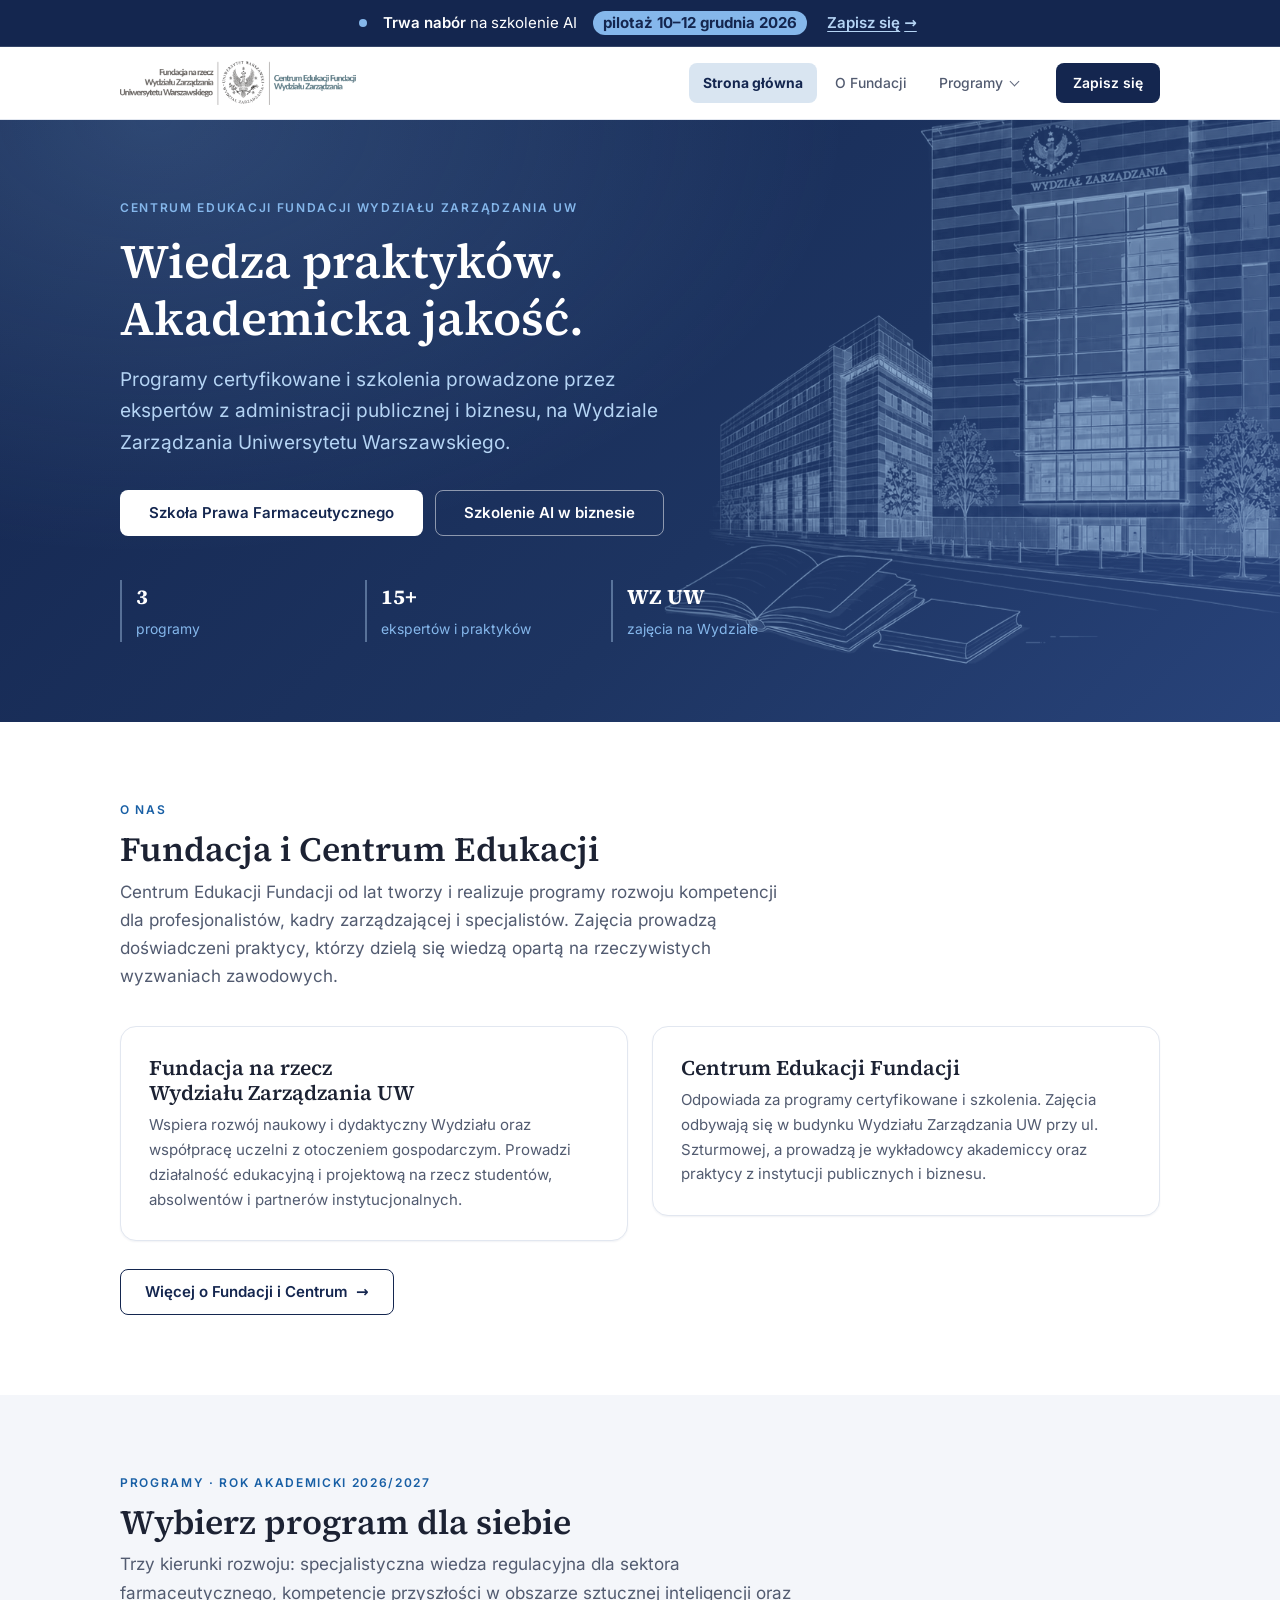
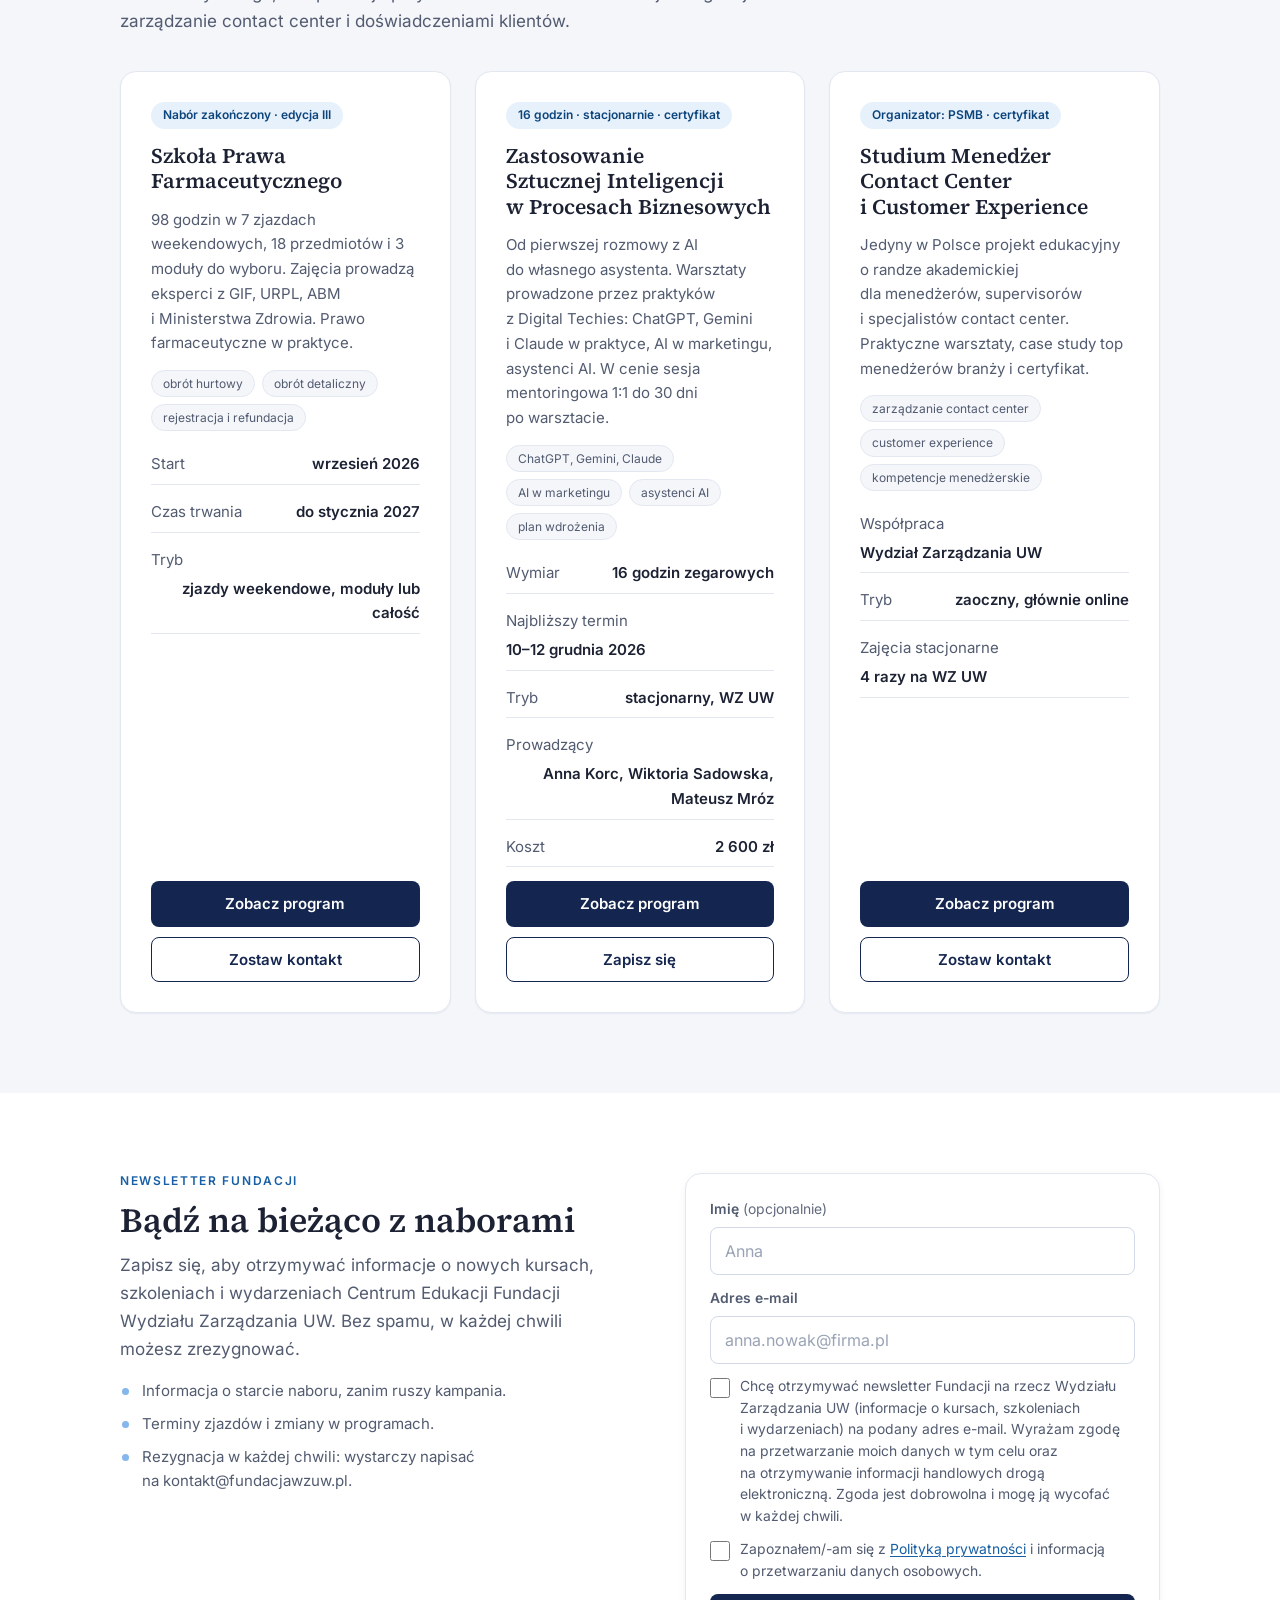
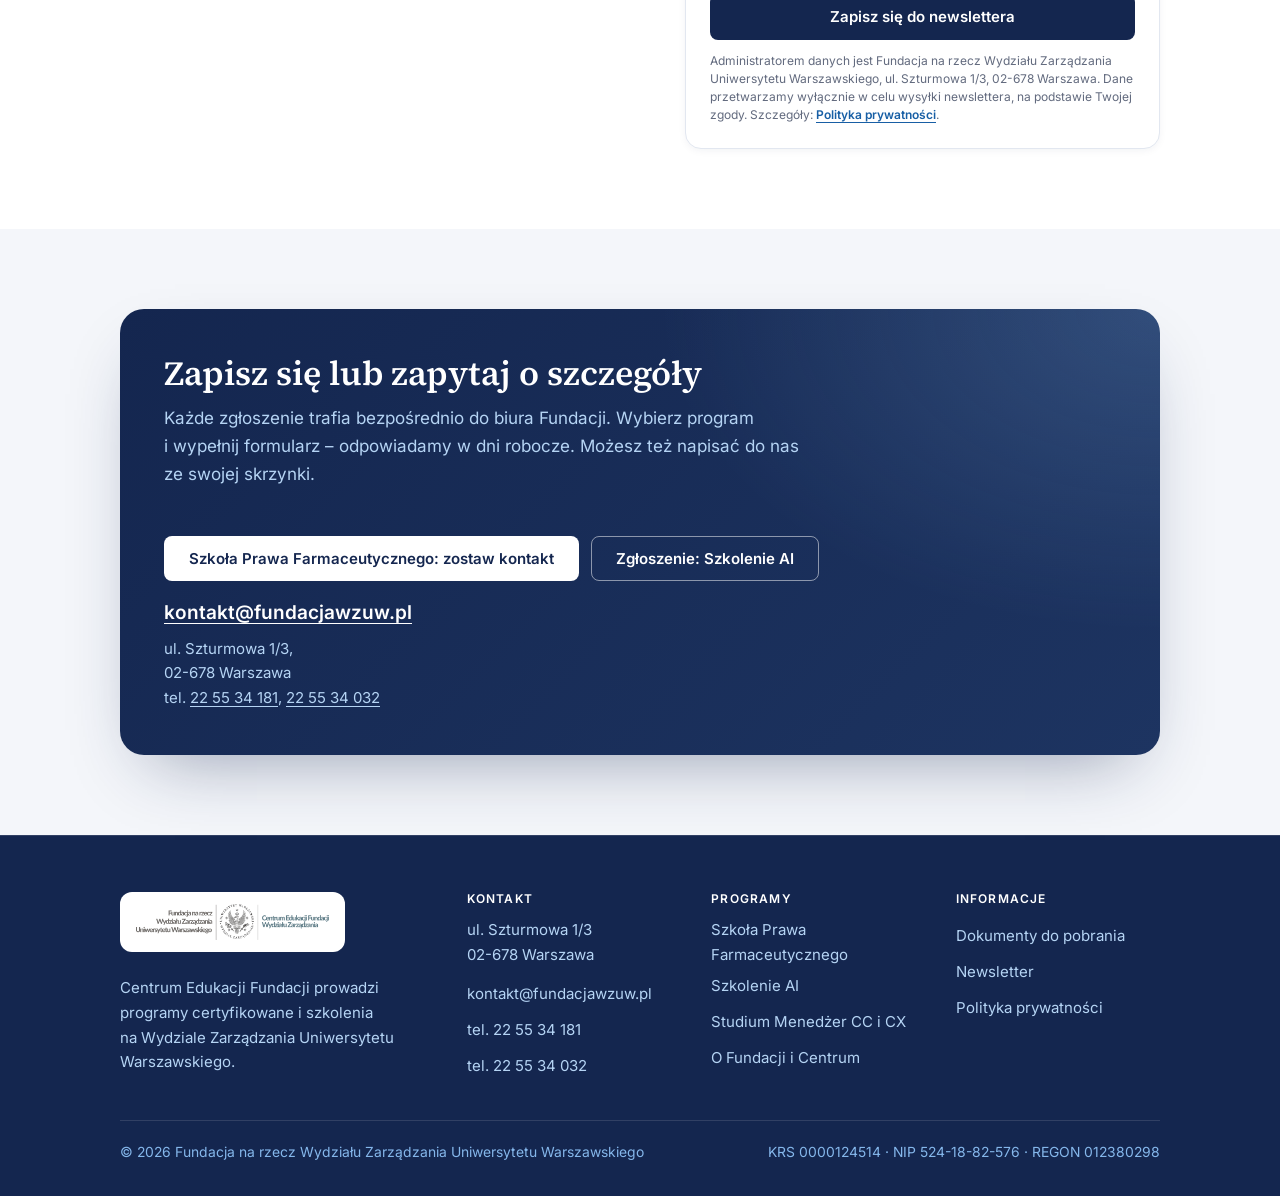
==== commit f3c3e276: "fix(content): set the AI course price to 2 600 zł Mateusz confirmed the new price for the AI course " ====
--- a/index.html
+++ b/index.html
@@ -189,7 +189,7 @@
           <div><dt>Najbli&#380;szy termin</dt><dd>10&ndash;12 grudnia 2026</dd></div>
           <div><dt>Tryb</dt><dd>stacjonarny, WZ UW</dd></div>
           <div><dt>Prowadz&#261;cy</dt><dd>Anna&nbsp;Korc, Wiktoria&nbsp;Sadowska, Mateusz&nbsp;Mr&oacute;z</dd></div>
-          <div><dt>Koszt</dt><dd>1 650 z&#322;</dd></div>
+          <div><dt>Koszt</dt><dd>2 600 z&#322;</dd></div>
         </dl>
         <div class="card-actions">
           <a class="btn btn-primary" href="szkolenie-ai.html">Zobacz program</a>
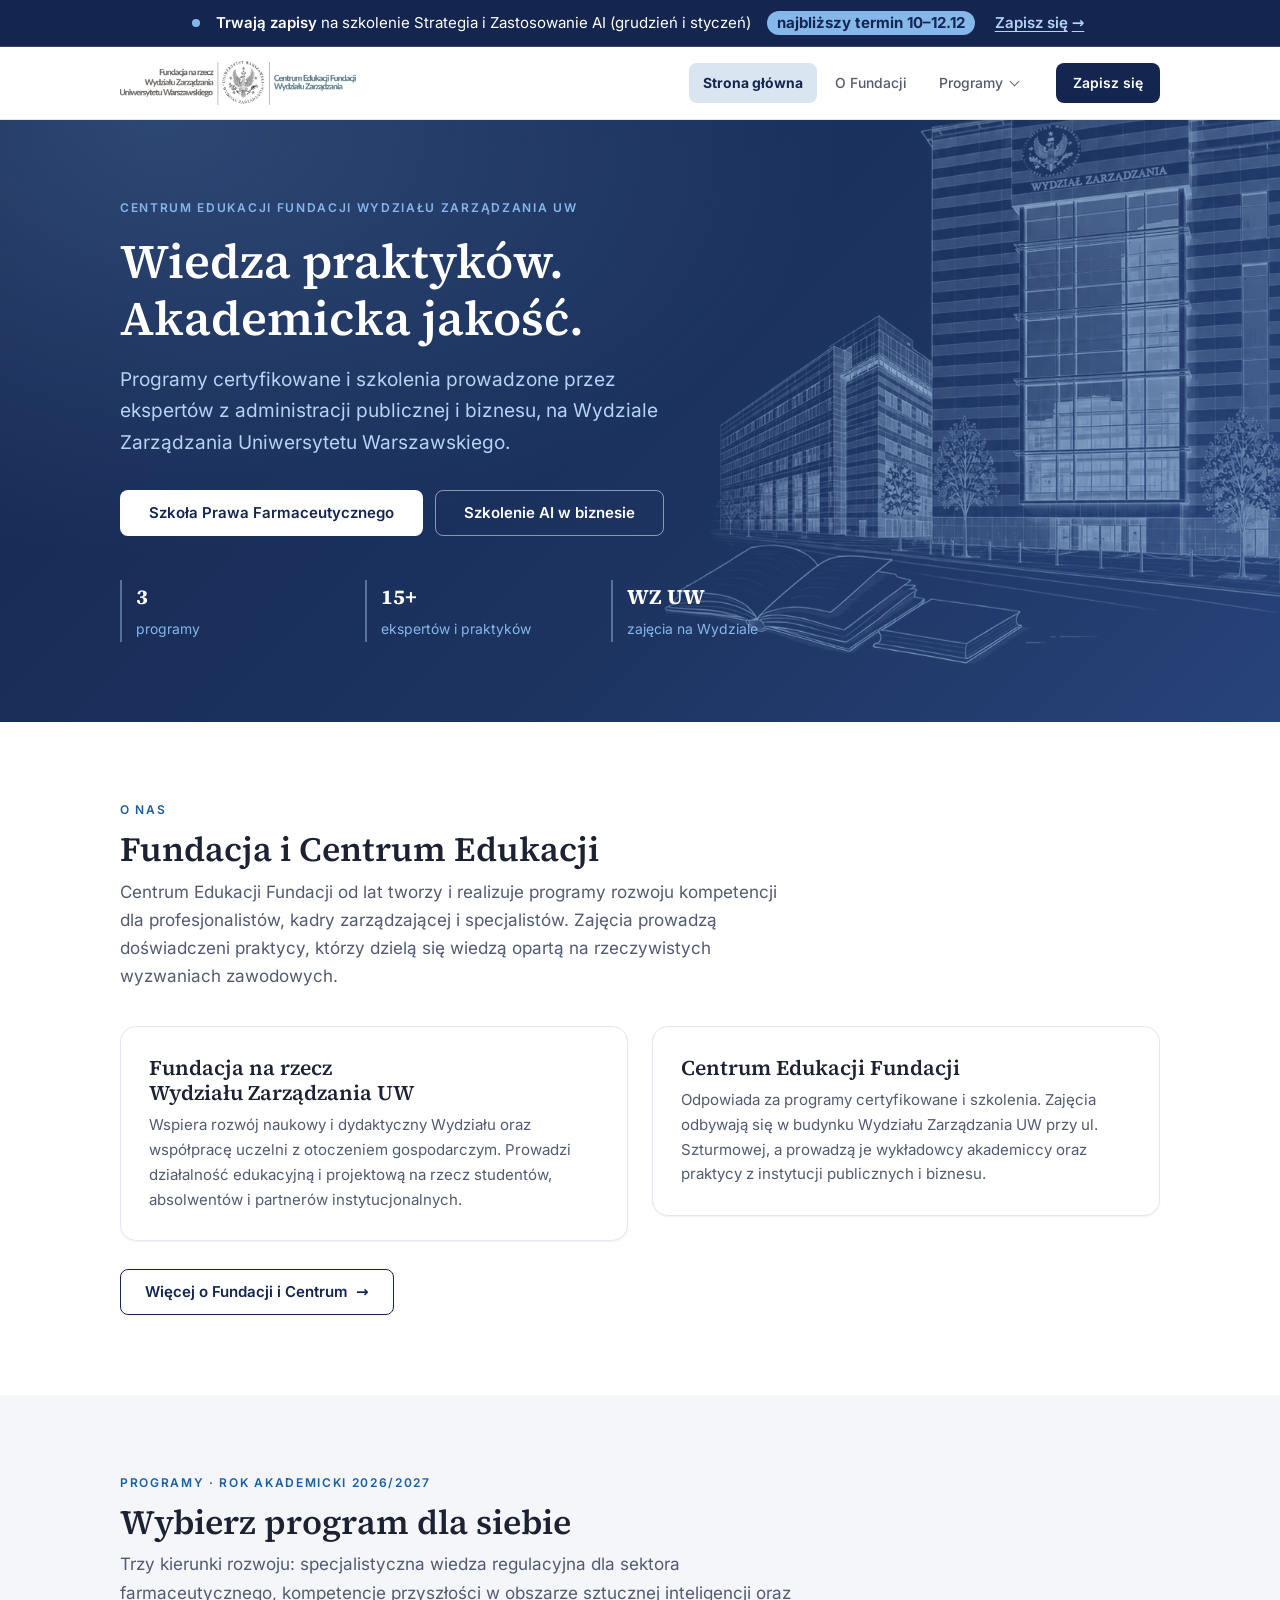
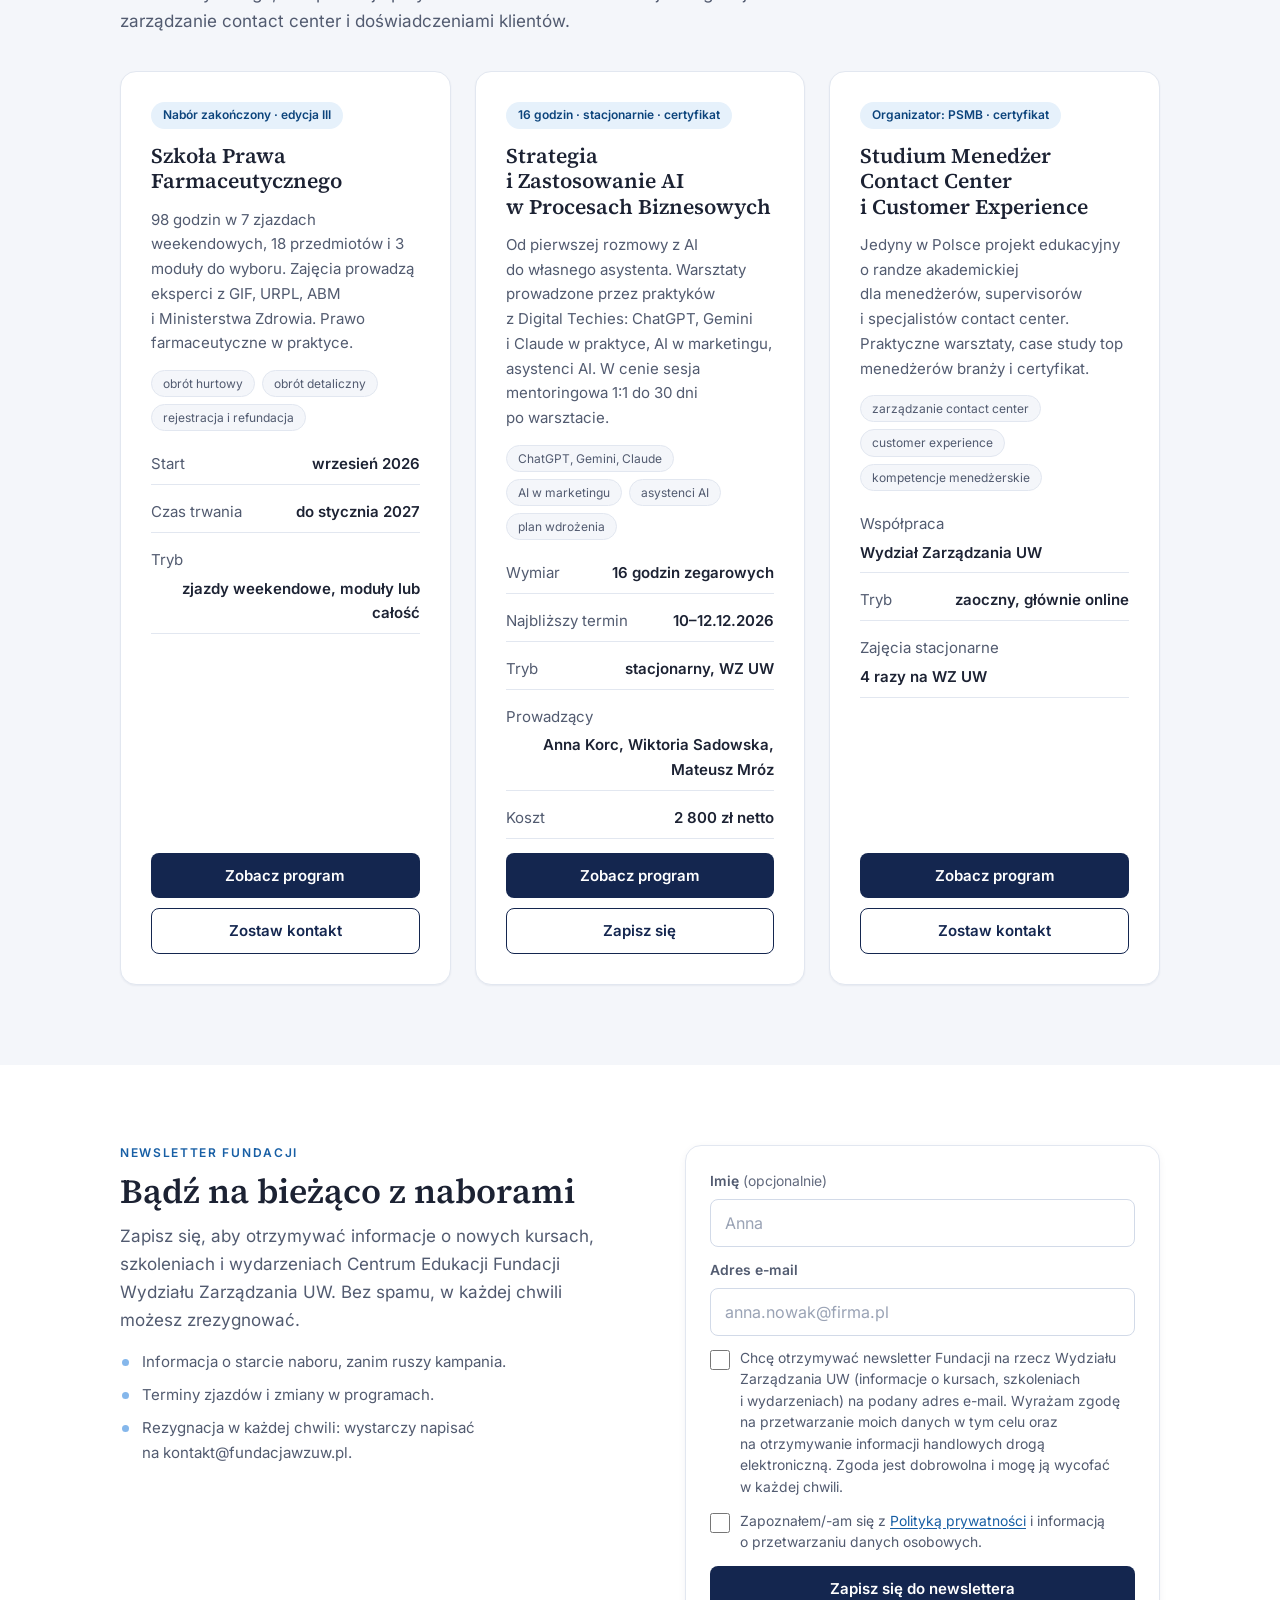
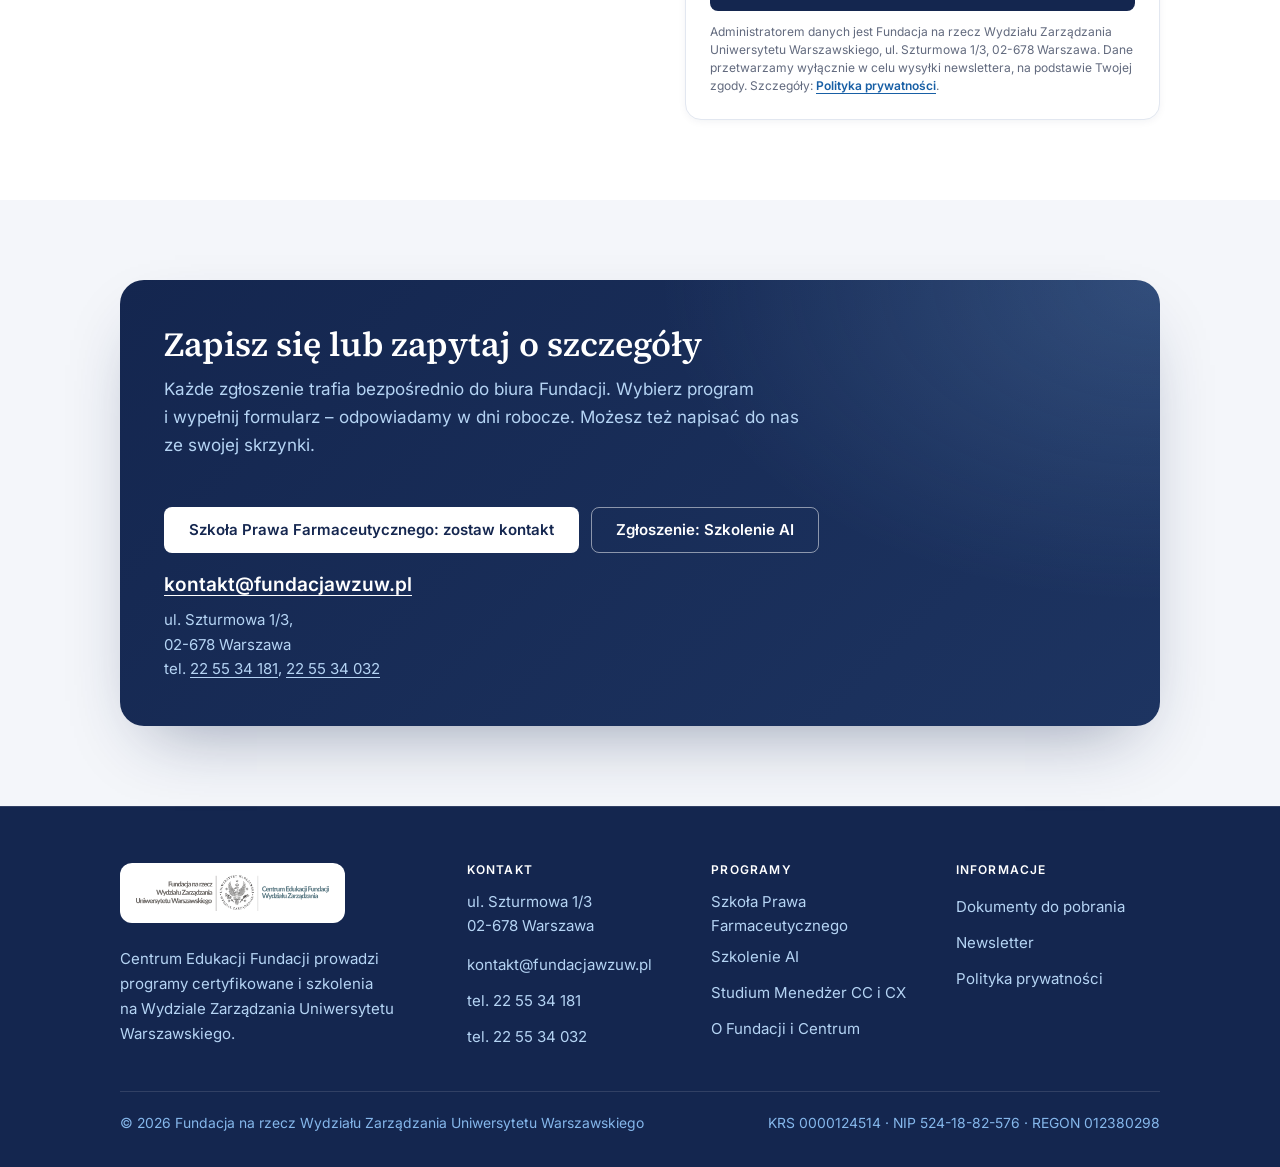
==== commit 8b1e3c33: "feat(content): apply Anna's AI course changes from her Netlify previews Anna edited the AI course on" ====
--- a/index.html
+++ b/index.html
@@ -64,8 +64,8 @@
 <div class="enroll-bar">
   <div class="wrap enroll-in">
     <span class="dot" aria-hidden="true"></span>
-    <span><strong>Trwa nab&oacute;r</strong> na&nbsp;szkolenie AI</span>
-    <span class="date">pilota&#380; 10&ndash;12 grudnia 2026</span>
+    <span><strong>Trwaj&#261; zapisy</strong> na&nbsp;szkolenie Strategia i&nbsp;Zastosowanie AI <span class="edition">(grudzie&#324; i&nbsp;stycze&#324;)</span></span>
+    <span class="date">najbli&#380;szy termin 10&ndash;12.12</span>
     <a class="go" href="szkolenie-ai.html#zapis">Zapisz si&#281; <span aria-hidden="true">&rarr;</span></a>
   </div>
 </div>
@@ -86,7 +86,7 @@
         <div id="navdrop-panel" class="navdrop-panel">
           <p class="navdrop-label">Rok akademicki 2026/2027</p>
           <a href="szkola-prawa-farmaceutycznego.html"><span class="t">Szko&#322;a Prawa Farmaceutycznego</span><span class="s">Edycja III &middot; zjazdy weekendowe</span></a>
-          <a href="szkolenie-ai.html"><span class="t">Zastosowanie Sztucznej Inteligencji w&nbsp;Procesach Biznesowych</span><span class="s">Pilota&#380; 10&ndash;12 grudnia 2026 &middot; 16 godzin</span></a>
+          <a href="szkolenie-ai.html"><span class="t">Strategia i&nbsp;Zastosowanie AI w&nbsp;Procesach Biznesowych</span><span class="s">Grudzie&#324; i&nbsp;stycze&#324; &middot; 16 godzin</span></a>
           <a href="studium-menedzer-cc-cx.html"><span class="t">Studium Mened&#380;er Contact Center i&nbsp;Customer Experience</span><span class="s">Organizator: PSMB &middot; online i&nbsp;stacjonarnie</span></a>
         </div>
       </div>
@@ -105,7 +105,7 @@
         <div class="mnav-group" role="group" aria-labelledby="mnav-programy">
           <span id="mnav-programy" class="mnav-label">Programy</span>
           <a href="szkola-prawa-farmaceutycznego.html">Szko&#322;a Prawa Farmaceutycznego</a>
-          <a href="szkolenie-ai.html">Zastosowanie Sztucznej Inteligencji w&nbsp;Procesach Biznesowych</a>
+          <a href="szkolenie-ai.html">Strategia i&nbsp;Zastosowanie AI w&nbsp;Procesach Biznesowych</a>
           <a href="studium-menedzer-cc-cx.html">Studium Mened&#380;er Contact Center i&nbsp;Customer Experience</a>
         </div>
         <a class="btn btn-primary" href="#zapis">Zapisz si&#281;</a>
@@ -181,15 +181,15 @@
       </article>
       <article class="card">
         <span class="tag">16 godzin &middot; stacjonarnie &middot; certyfikat</span>
-        <h3>Zastosowanie Sztucznej Inteligencji w&nbsp;Procesach Biznesowych</h3>
+        <h3>Strategia i&nbsp;Zastosowanie AI w&nbsp;Procesach Biznesowych</h3>
         <p class="desc">Od&nbsp;pierwszej rozmowy z&nbsp;AI do&nbsp;w&#322;asnego asystenta. Warsztaty prowadzone przez praktyk&oacute;w z&nbsp;Digital&nbsp;Techies: ChatGPT, Gemini i&nbsp;Claude w&nbsp;praktyce, AI w&nbsp;marketingu, asystenci AI. W&nbsp;cenie sesja mentoringowa 1:1 do&nbsp;30 dni po&nbsp;warsztacie.</p>
         <div class="chips"><span>ChatGPT, Gemini, Claude</span><span>AI w&nbsp;marketingu</span><span>asystenci AI</span><span>plan wdro&#380;enia</span></div>
         <dl class="card-facts">
           <div><dt>Wymiar</dt><dd>16 godzin zegarowych</dd></div>
-          <div><dt>Najbli&#380;szy termin</dt><dd>10&ndash;12 grudnia 2026</dd></div>
+          <div><dt>Najbli&#380;szy termin</dt><dd>10&ndash;12.12.2026</dd></div>
           <div><dt>Tryb</dt><dd>stacjonarny, WZ UW</dd></div>
           <div><dt>Prowadz&#261;cy</dt><dd>Anna&nbsp;Korc, Wiktoria&nbsp;Sadowska, Mateusz&nbsp;Mr&oacute;z</dd></div>
-          <div><dt>Koszt</dt><dd>2 600 z&#322;</dd></div>
+          <div><dt>Koszt</dt><dd>2&nbsp;800 z&#322; netto</dd></div>
         </dl>
         <div class="card-actions">
           <a class="btn btn-primary" href="szkolenie-ai.html">Zobacz program</a>
--- a/assets/css/site.css
+++ b/assets/css/site.css
@@ -819,6 +819,8 @@
   font-weight: 600;
   color: var(--navy);
 }
+.date-card .s { font-size: var(--fs-2xs); color: var(--ink-2); margin-top: .25rem; }
+.date-card-lead { border-color: var(--sky-2); background: #EEF4FB; }
 
 .callout {
   border-top: 2px solid var(--navy);
@@ -1119,13 +1121,15 @@
 .form input::placeholder,
 .form textarea::placeholder { color: #9AA3B5; }
 .form input:focus-visible,
-.form textarea:focus-visible {
+.form textarea:focus-visible,
+.form select:focus-visible {
   outline: none;
   border-color: var(--blue);
   box-shadow: var(--ring);
 }
 .form input:user-invalid,
-.form textarea:user-invalid { border-color: var(--red); }
+.form textarea:user-invalid,
+.form select:user-invalid { border-color: var(--red); }
 
 .consent {
   display: grid;
